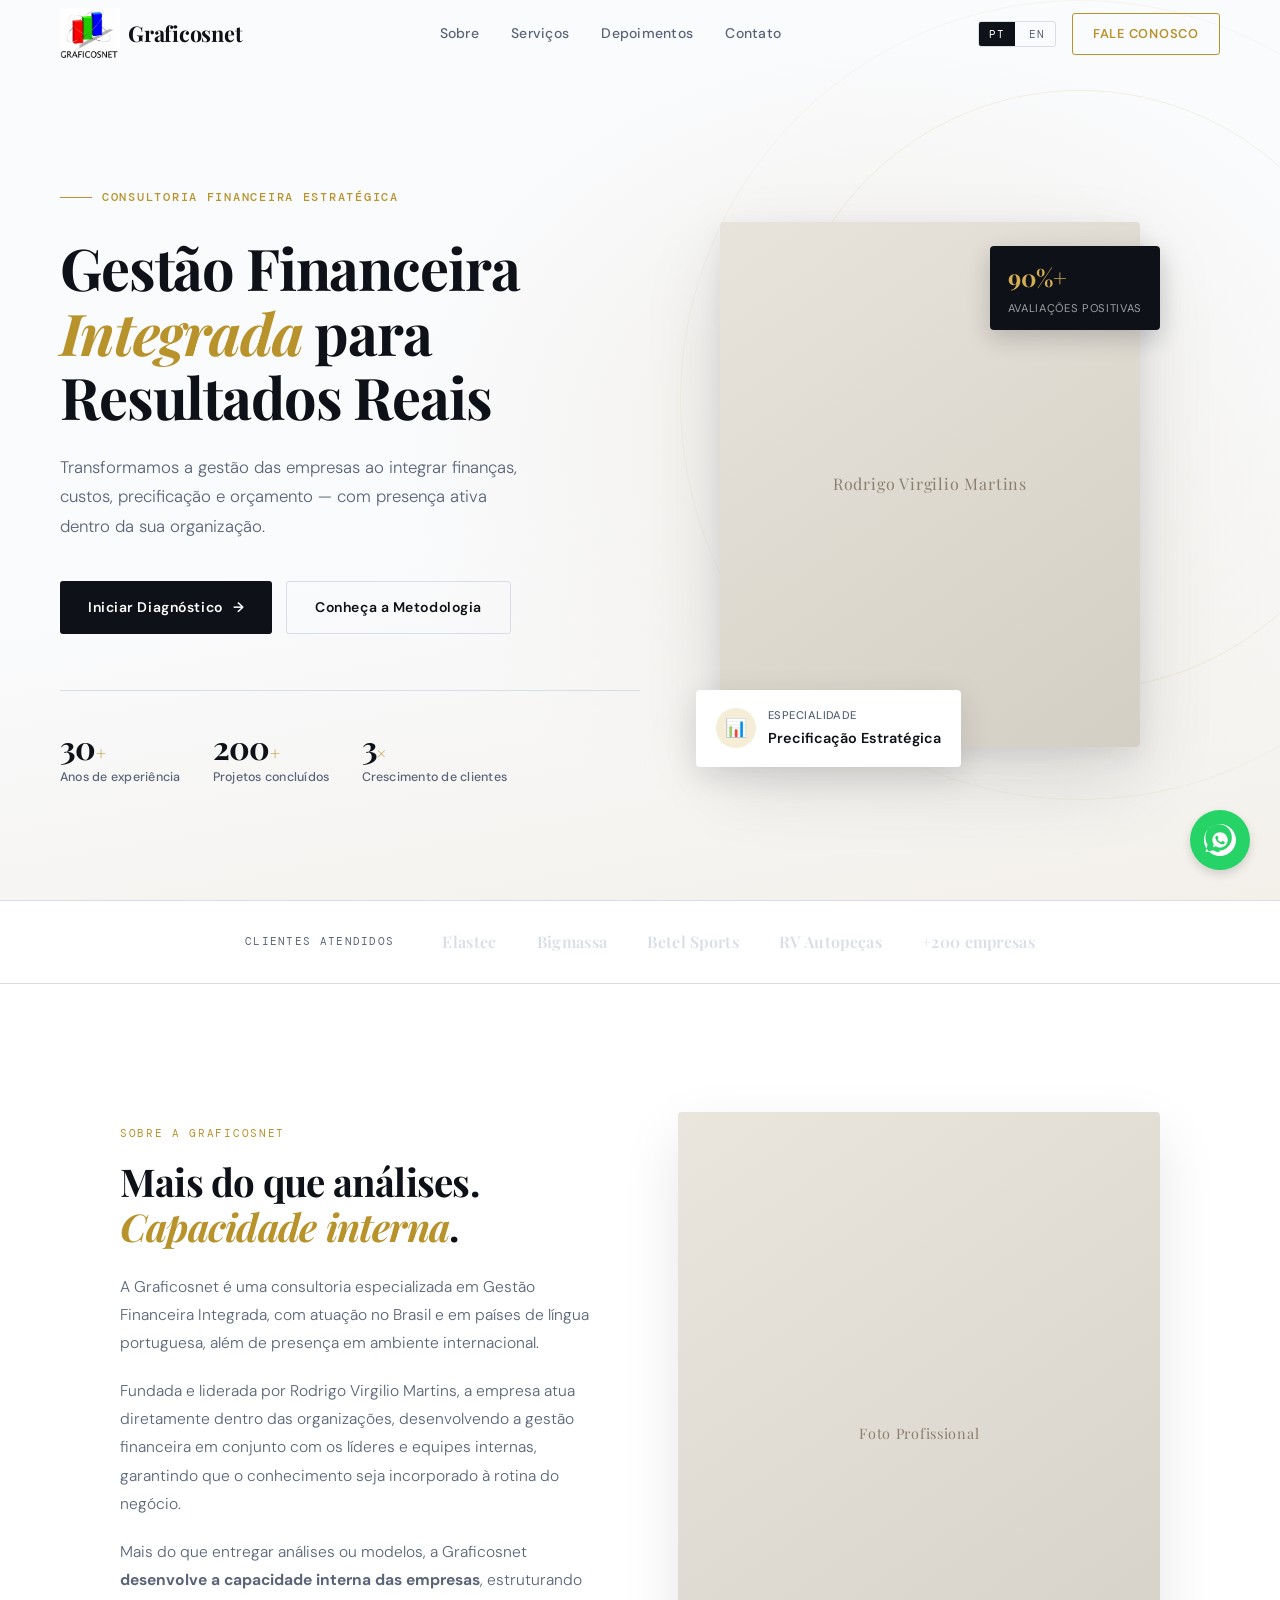
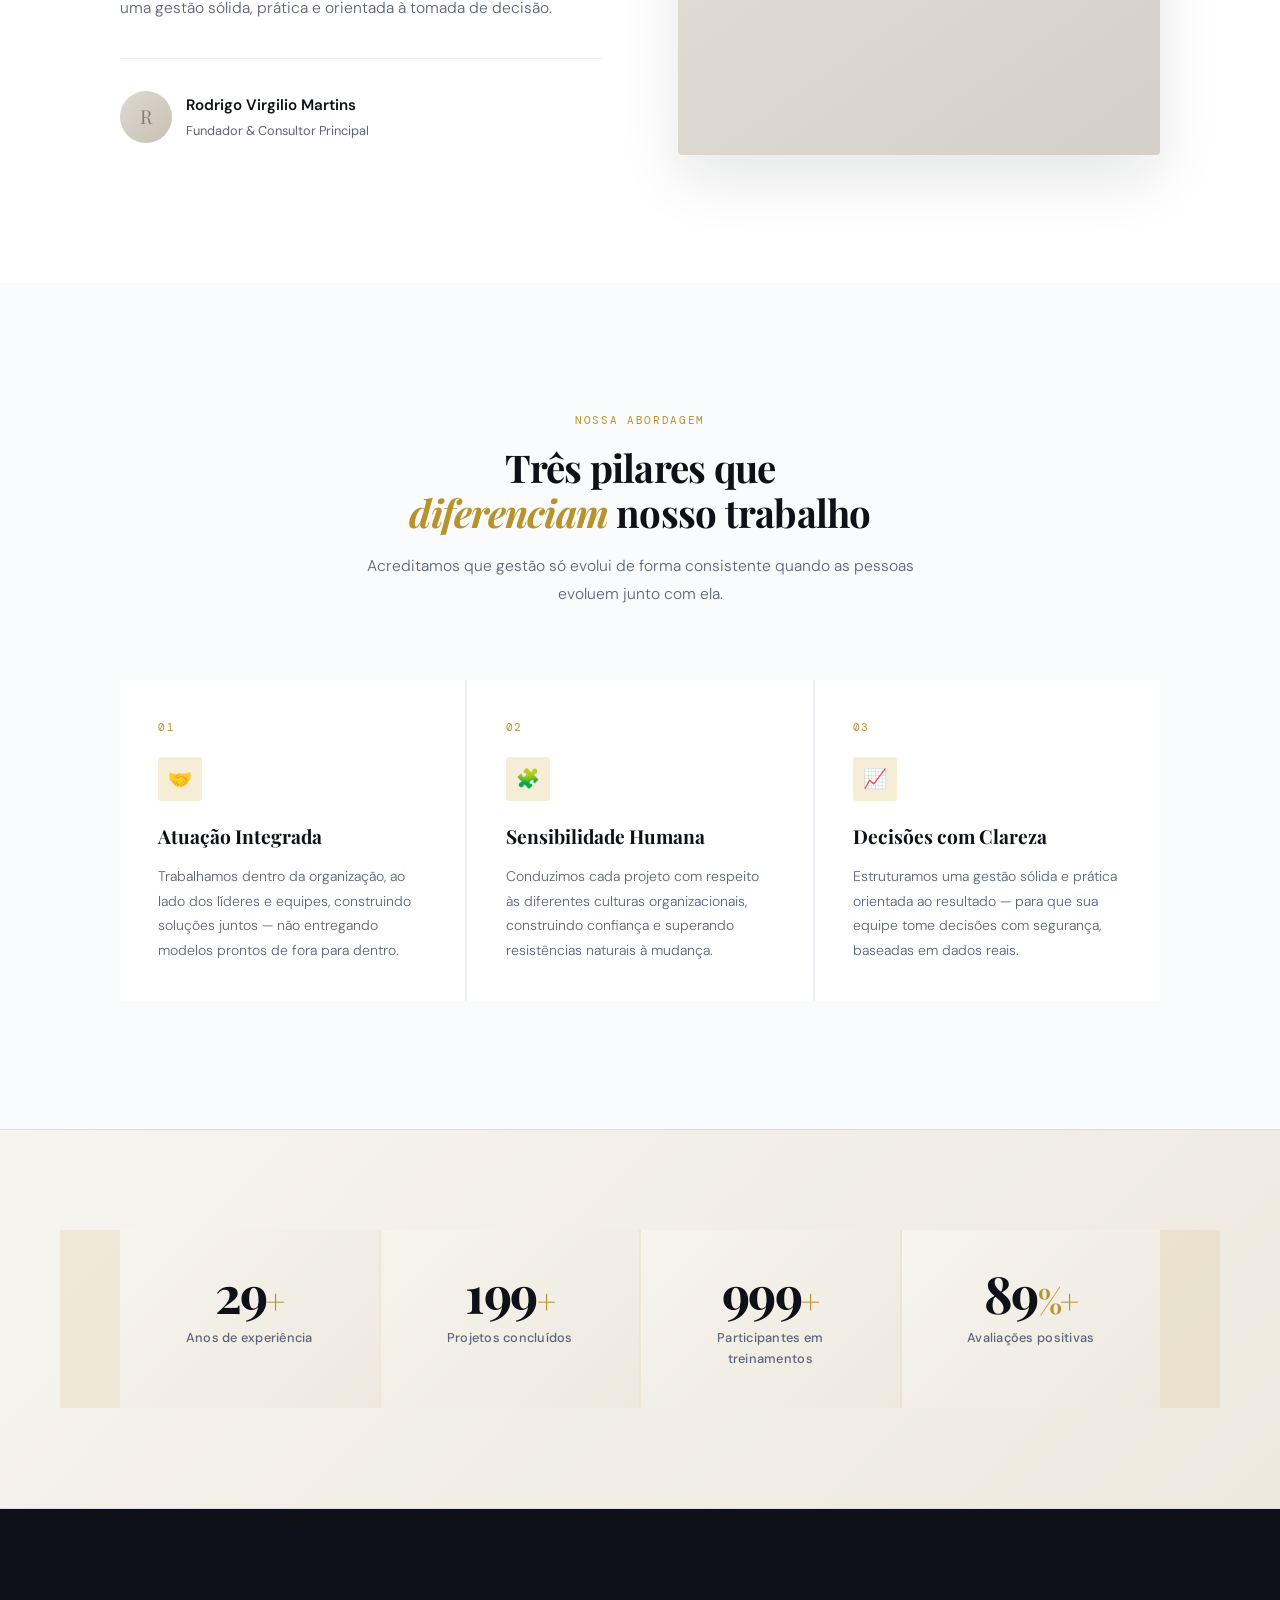
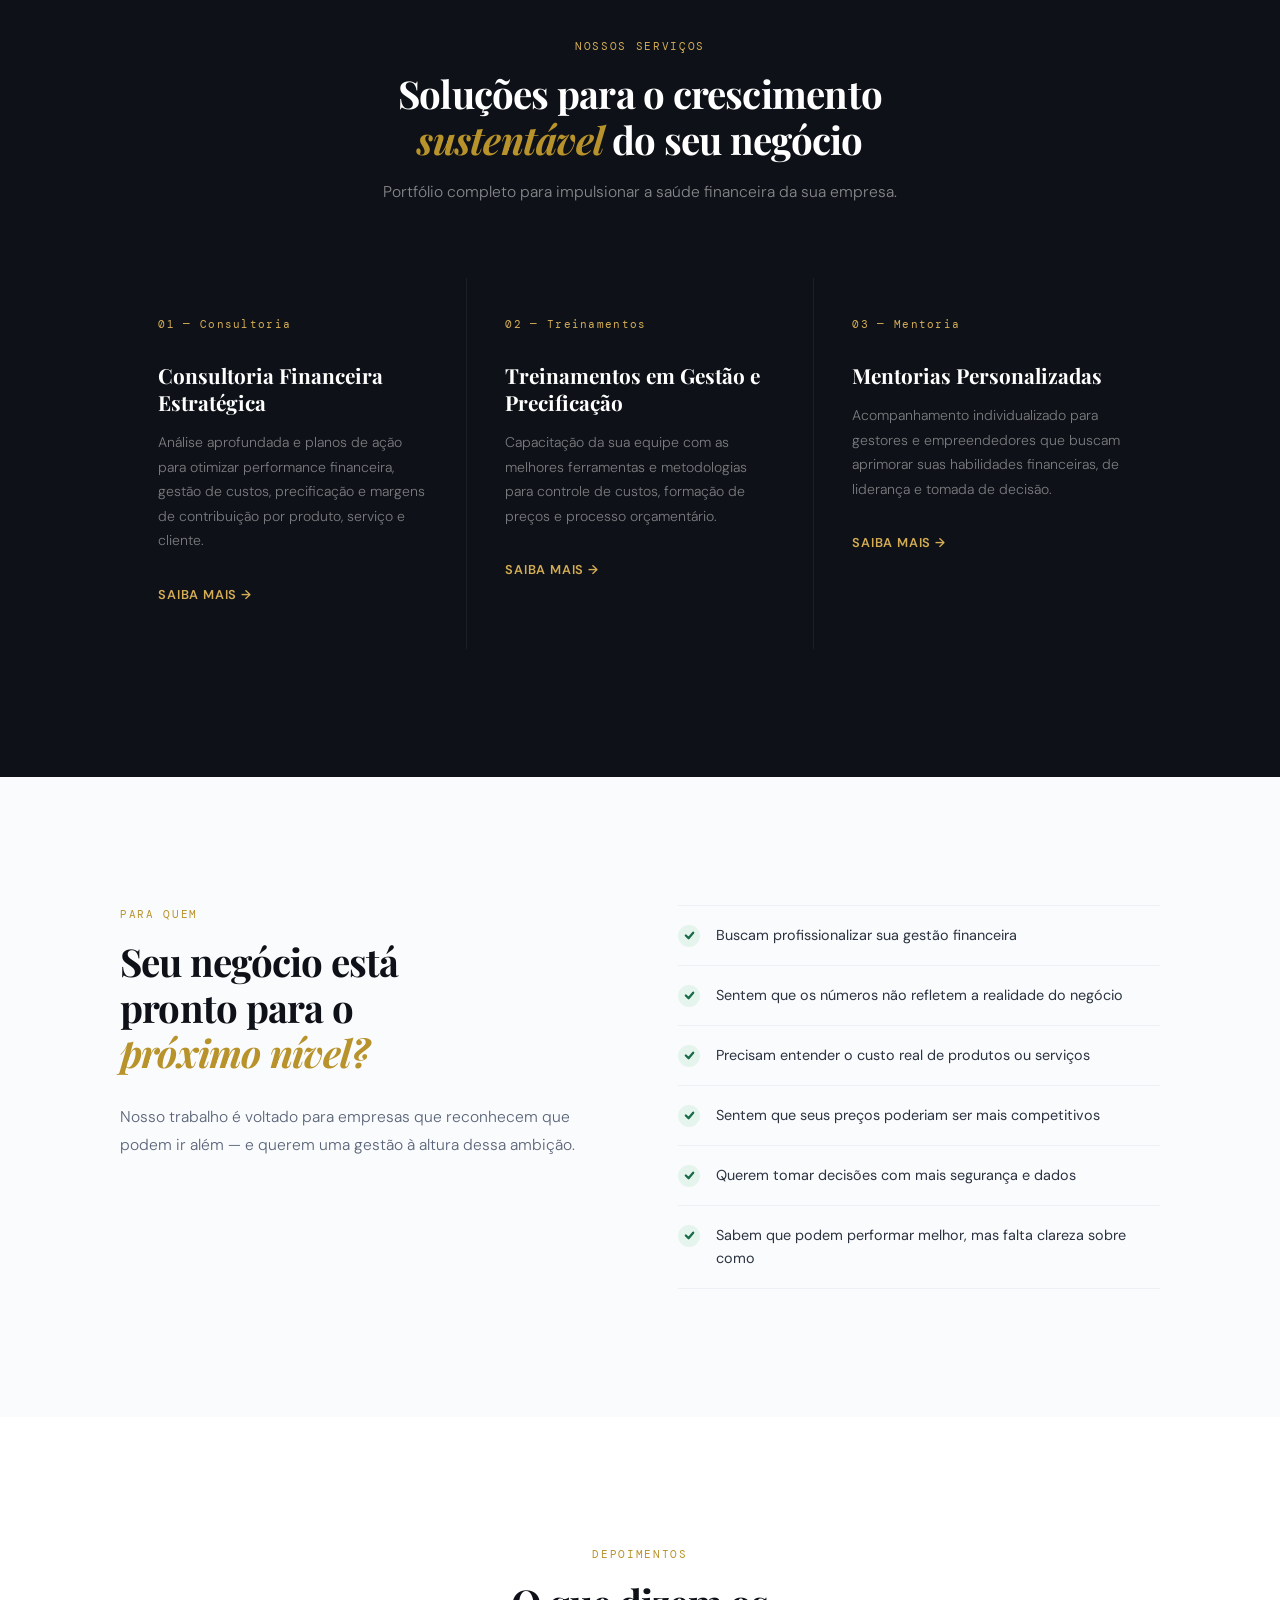
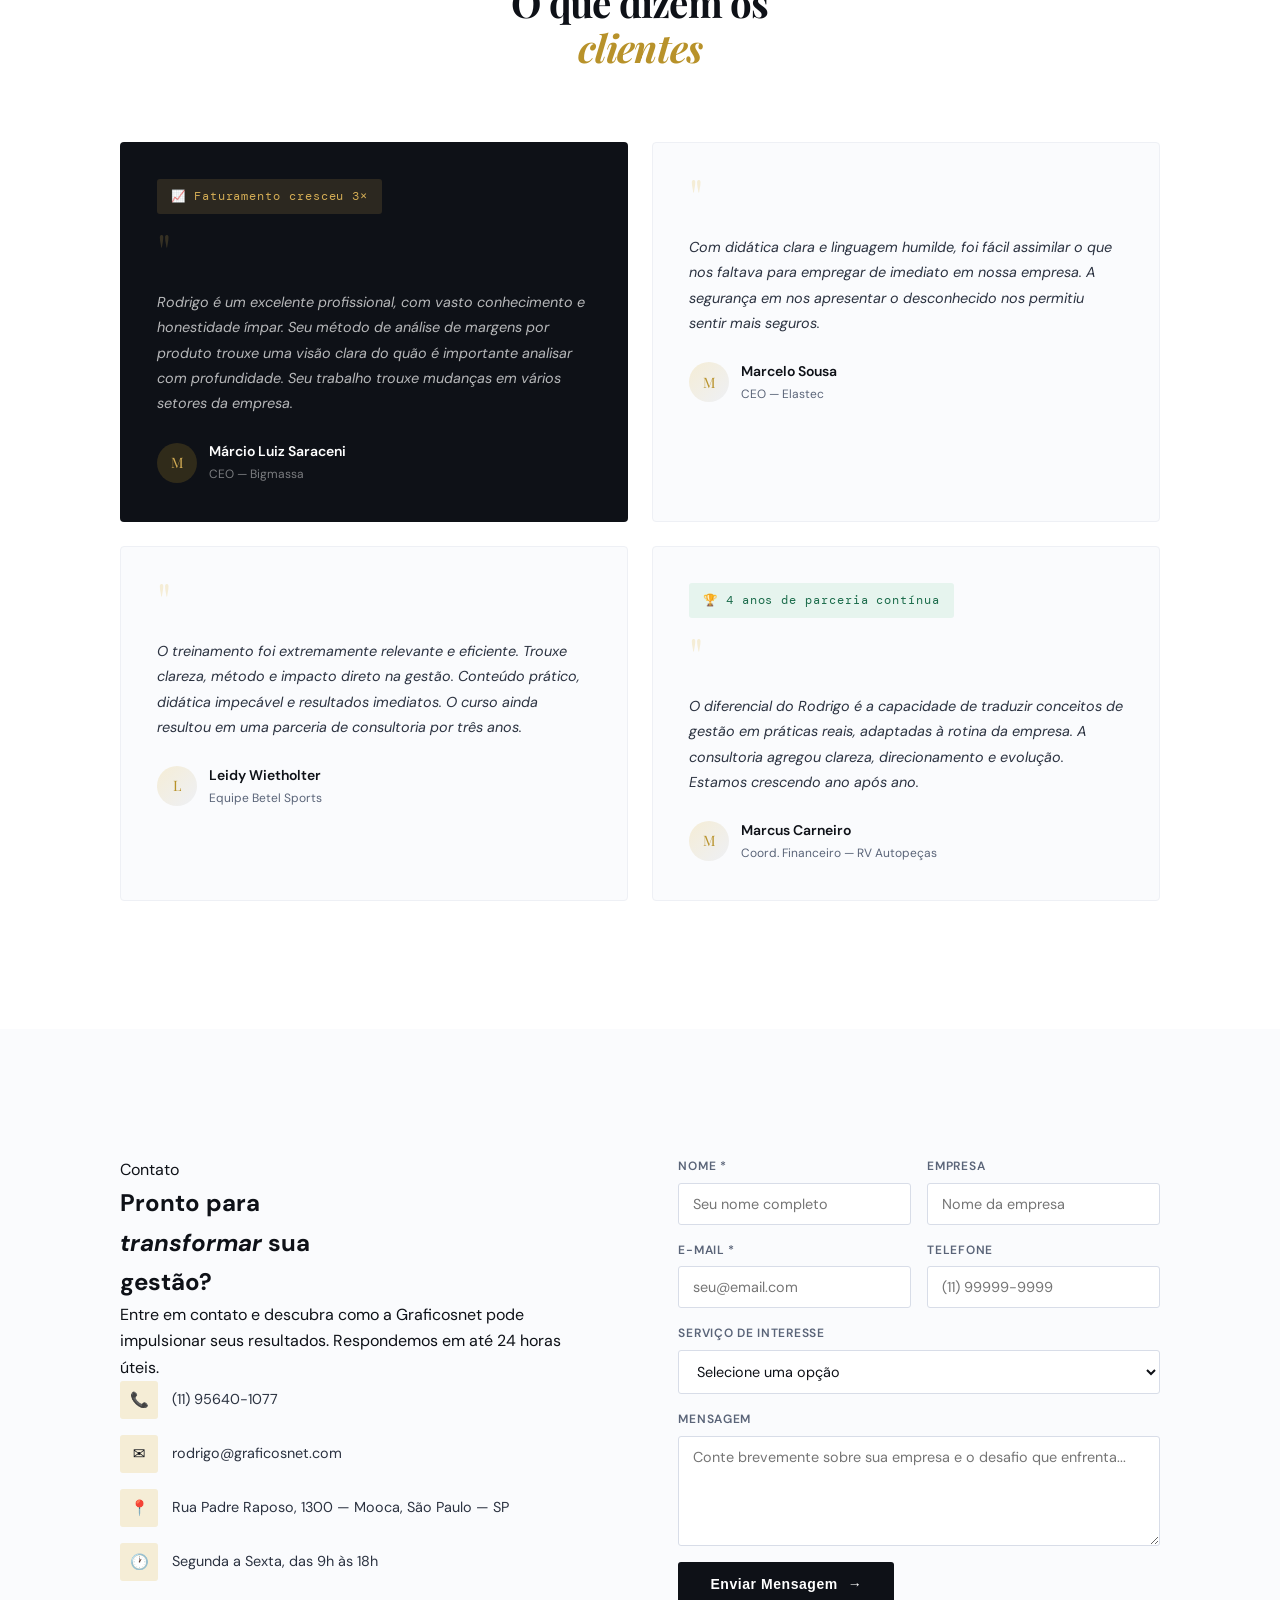
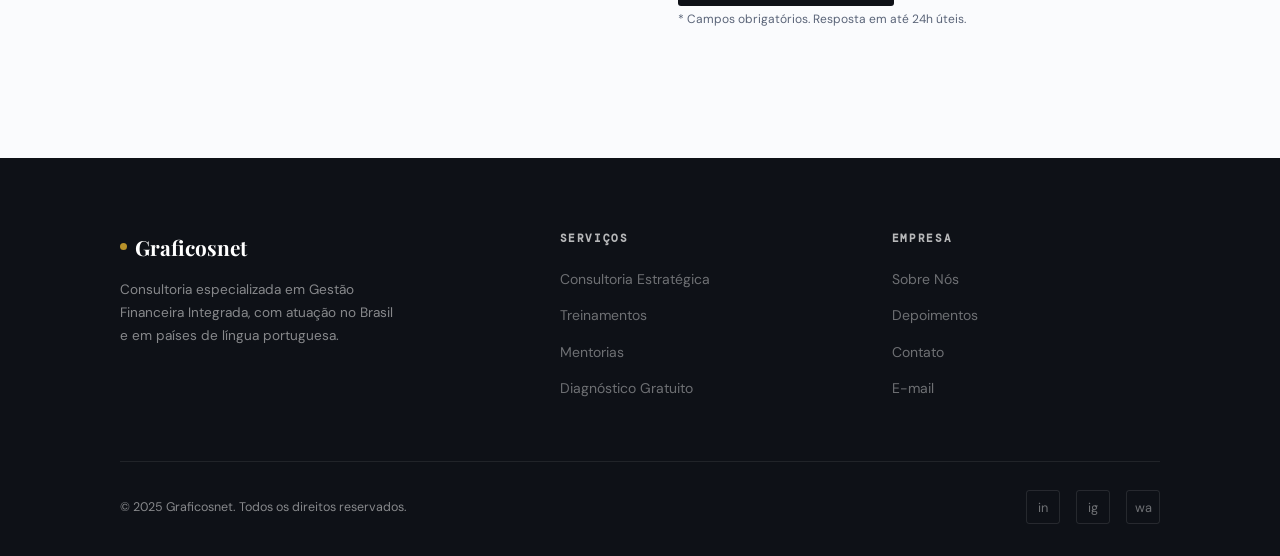
==== index.html @ 6ed4881f "feat: start 1.0.4" ====
<!doctype html>
<html lang="pt-BR">
  <head>
    <meta charset="UTF-8" />
    <meta name="viewport" content="width=device-width, initial-scale=1.0" />
    <title>Graficosnet — Gestão Financeira Integrada</title>
    <link rel="preconnect" href="https://fonts.googleapis.com" />
    <link
      href="https://fonts.googleapis.com/css2?family=Playfair+Display:ital,wght@0,400;0,600;0,700;1,400;1,600&family=DM+Sans:wght@300;400;500;600&family=DM+Mono:wght@400;500&display=swap"
      rel="stylesheet"
    />
    <style>
      /* ── TOKENS ── */
      :root {
        --ink: #0e1117;
        --ink2: #2b3240;
        --ink3: #5a6478;
        --rule: #d8dde8;
        --rule2: #eef0f5;
        --paper: #fafbfd;
        --white: #ffffff;
        --gold: #b8922a;
        --gold2: #d4ad55;
        --gold-lt: #f5edd6;
        --green: #1a6b4a;
        --green-lt: #e6f4ee;
        --ff-head: 'Playfair Display', Georgia, serif;
        --ff-body: 'DM Sans', system-ui, sans-serif;
        --ff-mono: 'DM Mono', monospace;
        --max: 1160px;
        --ease: cubic-bezier(0.22, 1, 0.36, 1);
      }

      /* ── RESET ── */
      *,
      *::before,
      *::after {
        box-sizing: border-box;
        margin: 0;
        padding: 0;
      }
      html {
        scroll-behavior: smooth;
        font-size: 16px;
      }
      body {
        font-family: var(--ff-body);
        background: var(--paper);
        color: var(--ink);
        line-height: 1.65;
        overflow-x: hidden;
        -webkit-font-smoothing: antialiased;
      }
      img {
        display: block;
        max-width: 100%;
      }
      a {
        color: inherit;
        text-decoration: none;
      }
      ul {
        list-style: none;
      }

      /* ── UTILS ── */
      .container {
        width: min(var(--max), 100%);
        margin-inline: auto;
        padding-inline: clamp(20px, 5vw, 60px);
      }
      .sr-only {
        position: absolute;
        width: 1px;
        height: 1px;
        clip: rect(0, 0, 0, 0);
        overflow: hidden;
      }

      /* ── FADE IN ON SCROLL ── */
      .reveal {
        opacity: 0;
        transform: translateY(28px);
        transition:
          opacity 0.7s var(--ease),
          transform 0.7s var(--ease);
      }
      .reveal.visible {
        opacity: 1;
        transform: none;
      }
      .reveal-left {
        opacity: 0;
        transform: translateX(-28px);
        transition:
          opacity 0.7s var(--ease),
          transform 0.7s var(--ease);
      }
      .reveal-left.visible {
        opacity: 1;
        transform: none;
      }
      .reveal-right {
        opacity: 0;
        transform: translateX(28px);
        transition:
          opacity 0.7s var(--ease),
          transform 0.7s var(--ease);
      }
      .reveal-right.visible {
        opacity: 1;
        transform: none;
      }
      [data-delay='1'] {
        transition-delay: 0.1s;
      }
      [data-delay='2'] {
        transition-delay: 0.2s;
      }
      [data-delay='3'] {
        transition-delay: 0.3s;
      }
      [data-delay='4'] {
        transition-delay: 0.4s;
      }
      [data-delay='5'] {
        transition-delay: 0.5s;
      }

      /* ══════════════════════════════════════════
   NAV
══════════════════════════════════════════ */
      .nav {
        position: fixed;
        top: 0;
        left: 0;
        right: 0;
        z-index: 100;
        padding: 0 clamp(20px, 5vw, 60px);
        height: 68px;
        display: flex;
        align-items: center;
        justify-content: space-between;
        transition:
          background 0.35s,
          box-shadow 0.35s;
      }
      .nav.scrolled {
        background: rgba(250, 251, 253, 0.96);
        backdrop-filter: blur(12px);
        box-shadow: 0 1px 0 var(--rule);
      }
      .nav-logo {
        font-family: var(--ff-head);
        font-size: 1.35rem;
        font-weight: 700;
        color: var(--ink);
        letter-spacing: -0.01em;
        display: flex;
        align-items: center;
        gap: 8px;
      }
      .nav-logo .dot {
        width: 8px;
        height: 8px;
        border-radius: 50%;
        background: var(--gold);
        margin-top: 2px;
      }
      .nav-links {
        display: flex;
        align-items: center;
        gap: 32px;
      }
      .nav-links a {
        font-size: 0.875rem;
        font-weight: 500;
        color: var(--ink3);
        letter-spacing: 0.02em;
        transition: color 0.2s;
      }
      .nav-links a:hover {
        color: var(--ink);
      }
      .nav-cta {
        font-size: 0.8rem;
        font-weight: 600;
        letter-spacing: 0.06em;
        text-transform: uppercase;
        padding: 9px 20px;
        border: 1.5px solid var(--gold);
        color: var(--gold);
        border-radius: 3px;
        transition:
          background 0.2s,
          color 0.2s;
      }
      .nav-cta:hover {
        background: var(--gold);
        color: var(--white);
      }
      .hamburger {
        display: none;
        flex-direction: column;
        gap: 5px;
        cursor: pointer;
        padding: 4px;
      }
      .hamburger span {
        display: block;
        width: 22px;
        height: 1.5px;
        background: var(--ink);
        transition: 0.3s;
      }
      .mobile-menu {
        display: none;
      }

      /* ══════════════════════════════════════════
   HERO
══════════════════════════════════════════ */
      .hero {
        min-height: 100svh;
        display: grid;
        grid-template-columns: 1fr 1fr;
        align-items: center;
        padding-top: 68px;
        position: relative;
        overflow: hidden;
      }
      .hero-bg {
        position: absolute;
        inset: 0;
        z-index: 0;
        background:
          radial-gradient(
            ellipse 60% 70% at 70% 50%,
            #f0ede6 0%,
            transparent 65%
          ),
          linear-gradient(170deg, #fafbfd 55%, #f3f0ea 100%);
      }
      .hero-lines {
        position: absolute;
        inset: 0;
        z-index: 0;
        overflow: hidden;
        pointer-events: none;
      }
      .hero-lines::before {
        content: '';
        position: absolute;
        right: -100px;
        top: 10%;
        width: 600px;
        height: 600px;
        border-radius: 50%;
        border: 1px solid rgba(184, 146, 42, 0.12);
      }
      .hero-lines::after {
        content: '';
        position: absolute;
        right: -200px;
        top: 0%;
        width: 800px;
        height: 800px;
        border-radius: 50%;
        border: 1px solid rgba(184, 146, 42, 0.07);
      }
      .hero-left {
        position: relative;
        z-index: 1;
        padding: 80px 0 80px clamp(20px, 5vw, 60px);
      }
      .hero-eyebrow {
        display: inline-flex;
        align-items: center;
        gap: 10px;
        font-family: var(--ff-mono);
        font-size: 0.72rem;
        font-weight: 500;
        letter-spacing: 0.15em;
        text-transform: uppercase;
        color: var(--gold);
        margin-bottom: 28px;
      }
      .hero-eyebrow::before {
        content: '';
        width: 32px;
        height: 1px;
        background: var(--gold);
      }
      .hero h1 {
        font-family: var(--ff-head);
        font-size: clamp(2.4rem, 4.5vw, 3.8rem);
        font-weight: 700;
        line-height: 1.12;
        letter-spacing: -0.02em;
        color: var(--ink);
        margin-bottom: 24px;
      }
      .hero h1 em {
        font-style: italic;
        color: var(--gold);
      }
      .hero-sub {
        font-size: 1.05rem;
        font-weight: 300;
        color: var(--ink3);
        max-width: 480px;
        line-height: 1.75;
        margin-bottom: 40px;
      }
      .hero-actions {
        display: flex;
        gap: 14px;
        flex-wrap: wrap;
      }
      .btn-primary {
        display: inline-flex;
        align-items: center;
        gap: 10px;
        font-size: 0.875rem;
        font-weight: 600;
        letter-spacing: 0.04em;
        padding: 14px 28px;
        background: var(--ink);
        color: var(--white);
        border-radius: 3px;
        transition:
          background 0.2s,
          transform 0.2s;
      }
      .btn-primary:hover {
        background: var(--ink2);
        transform: translateY(-1px);
      }
      .btn-primary .arrow {
        transition: transform 0.2s;
      }
      .btn-primary:hover .arrow {
        transform: translateX(4px);
      }
      .btn-outline {
        display: inline-flex;
        align-items: center;
        gap: 10px;
        font-size: 0.875rem;
        font-weight: 600;
        letter-spacing: 0.04em;
        padding: 14px 28px;
        border: 1.5px solid var(--rule);
        color: var(--ink);
        border-radius: 3px;
        transition:
          border-color 0.2s,
          background 0.2s;
      }
      .btn-outline:hover {
        border-color: var(--ink3);
        background: var(--white);
      }
      .hero-stats {
        display: flex;
        gap: 32px;
        margin-top: 56px;
        padding-top: 40px;
        border-top: 1px solid var(--rule);
      }
      .stat-item .num {
        font-family: var(--ff-head);
        font-size: 2rem;
        font-weight: 700;
        color: var(--ink);
        letter-spacing: -0.02em;
        line-height: 1;
      }
      .stat-item .num span {
        font-size: 1.1rem;
        color: var(--gold);
      }
      .stat-item .lbl {
        font-size: 0.78rem;
        color: var(--ink3);
        margin-top: 4px;
        font-weight: 500;
        letter-spacing: 0.02em;
      }
      .hero-right {
        position: relative;
        z-index: 1;
        height: 100%;
        display: flex;
        align-items: center;
        justify-content: center;
        padding: 80px clamp(20px, 5vw, 60px) 80px 0;
      }
      .hero-card-wrap {
        position: relative;
        width: 100%;
        max-width: 420px;
      }
      .hero-img-card {
        width: 100%;
        aspect-ratio: 4/5;
        border-radius: 4px;
        overflow: hidden;
        box-shadow:
          0 32px 80px rgba(14, 17, 23, 0.12),
          0 8px 24px rgba(14, 17, 23, 0.07);
      }
      .hero-img-card img {
        width: 100%;
        height: 100%;
        object-fit: cover;
      }
      .hero-img-card .img-placeholder {
        width: 100%;
        height: 100%;
        background: linear-gradient(145deg, #e8e4dc, #d4cfc4);
        display: flex;
        align-items: center;
        justify-content: center;
        font-family: var(--ff-head);
        font-size: 1rem;
        color: #8a7f6e;
        letter-spacing: 0.05em;
      }
      .hero-badge {
        position: absolute;
        bottom: -20px;
        left: -24px;
        background: var(--white);
        border-radius: 4px;
        padding: 16px 20px;
        box-shadow: 0 8px 32px rgba(14, 17, 23, 0.12);
        display: flex;
        align-items: center;
        gap: 12px;
      }
      .hero-badge .b-icon {
        width: 40px;
        height: 40px;
        border-radius: 50%;
        background: var(--gold-lt);
        display: flex;
        align-items: center;
        justify-content: center;
        font-size: 1.1rem;
        flex-shrink: 0;
      }
      .hero-badge .b-text .b-top {
        font-size: 0.7rem;
        color: var(--ink3);
        font-weight: 500;
        letter-spacing: 0.04em;
        text-transform: uppercase;
      }
      .hero-badge .b-text .b-bot {
        font-size: 0.9rem;
        font-weight: 600;
        color: var(--ink);
        margin-top: 2px;
      }
      .hero-badge2 {
        position: absolute;
        top: 24px;
        right: -20px;
        background: var(--ink);
        color: var(--white);
        border-radius: 4px;
        padding: 12px 18px;
        box-shadow: 0 8px 24px rgba(14, 17, 23, 0.2);
      }
      .hero-badge2 .b2-num {
        font-family: var(--ff-head);
        font-size: 1.5rem;
        font-weight: 700;
        color: var(--gold2);
      }
      .hero-badge2 .b2-lbl {
        font-size: 0.7rem;
        color: rgba(255, 255, 255, 0.6);
        letter-spacing: 0.06em;
        text-transform: uppercase;
        margin-top: 2px;
      }

      /* ══════════════════════════════════════════
   LOGOS / TRUST BAR
══════════════════════════════════════════ */
      .trust-bar {
        border-top: 1px solid var(--rule);
        border-bottom: 1px solid var(--rule);
        padding: 28px 0;
        background: var(--white);
      }
      .trust-bar .container {
        display: flex;
        align-items: center;
        gap: 48px;
        flex-wrap: wrap;
        justify-content: center;
      }
      .trust-label {
        font-family: var(--ff-mono);
        font-size: 0.68rem;
        letter-spacing: 0.12em;
        text-transform: uppercase;
        color: var(--ink3);
        white-space: nowrap;
      }
      .trust-items {
        display: flex;
        gap: 40px;
        align-items: center;
        flex-wrap: wrap;
        justify-content: center;
      }
      .trust-item {
        font-family: var(--ff-head);
        font-size: 1rem;
        font-weight: 600;
        color: var(--rule);
        letter-spacing: 0.02em;
        transition: color 0.3s;
      }
      .trust-item:hover {
        color: var(--ink3);
      }

      /* ══════════════════════════════════════════
   SOBRE
══════════════════════════════════════════ */
      .sobre {
        padding: clamp(80px, 10vw, 130px) 0;
        background: var(--white);
      }
      .sobre .container {
        display: grid;
        grid-template-columns: 1fr 1fr;
        gap: clamp(48px, 6vw, 100px);
        align-items: center;
      }
      .sobre-label {
        font-family: var(--ff-mono);
        font-size: 0.7rem;
        letter-spacing: 0.15em;
        text-transform: uppercase;
        color: var(--gold);
        margin-bottom: 16px;
      }
      .sobre h2 {
        font-family: var(--ff-head);
        font-size: clamp(1.9rem, 3vw, 2.8rem);
        font-weight: 700;
        line-height: 1.18;
        letter-spacing: -0.02em;
        color: var(--ink);
        margin-bottom: 24px;
      }
      .sobre h2 em {
        font-style: italic;
        color: var(--gold);
      }
      .sobre-text {
        font-size: 0.975rem;
        font-weight: 300;
        color: var(--ink3);
        line-height: 1.8;
        margin-bottom: 20px;
      }
      .sobre-sign {
        display: flex;
        align-items: center;
        gap: 14px;
        margin-top: 36px;
        padding-top: 32px;
        border-top: 1px solid var(--rule2);
      }
      .sobre-avatar {
        width: 52px;
        height: 52px;
        border-radius: 50%;
        overflow: hidden;
        flex-shrink: 0;
        background: linear-gradient(135deg, #ddd9d0, #c8c2b5);
      }
      .sobre-avatar-txt {
        width: 100%;
        height: 100%;
        display: flex;
        align-items: center;
        justify-content: center;
        font-family: var(--ff-head);
        font-size: 1.2rem;
        color: #8a7f6e;
      }
      .sobre-who .name {
        font-weight: 600;
        font-size: 0.95rem;
        color: var(--ink);
      }
      .sobre-who .role {
        font-size: 0.8rem;
        color: var(--ink3);
        margin-top: 2px;
      }
      .sobre-right {
        position: relative;
      }
      .sobre-img {
        width: 100%;
        aspect-ratio: 3/4;
        border-radius: 4px;
        overflow: hidden;
        box-shadow: 0 24px 60px rgba(14, 17, 23, 0.1);
      }
      .sobre-img .img-ph {
        width: 100%;
        height: 100%;
        background: linear-gradient(145deg, #eae6dd, #d5d0c7);
        display: flex;
        align-items: center;
        justify-content: center;
        font-family: var(--ff-head);
        font-size: 0.9rem;
        color: #8a7f6e;
        letter-spacing: 0.05em;
      }
      .sobre-accent {
        position: absolute;
        top: -20px;
        right: -20px;
        width: 120px;
        height: 120px;
        border: 1px solid var(--gold);
        border-radius: 4px;
        z-index: -1;
        opacity: 0.4;
      }

      /* ══════════════════════════════════════════
   PILARES / ABORDAGEM
══════════════════════════════════════════ */
      .pilares {
        padding: clamp(80px, 10vw, 130px) 0;
        background: var(--paper);
      }
      .section-head {
        text-align: center;
        margin-bottom: clamp(48px, 6vw, 72px);
      }
      .section-label {
        font-family: var(--ff-mono);
        font-size: 0.7rem;
        letter-spacing: 0.15em;
        text-transform: uppercase;
        color: var(--gold);
        margin-bottom: 16px;
      }
      .section-head h2 {
        font-family: var(--ff-head);
        font-size: clamp(1.9rem, 3vw, 2.8rem);
        font-weight: 700;
        line-height: 1.18;
        letter-spacing: -0.02em;
        color: var(--ink);
      }
      .section-head h2 em {
        font-style: italic;
        color: var(--gold);
      }
      .section-head p {
        max-width: 560px;
        margin: 16px auto 0;
        font-size: 0.975rem;
        font-weight: 300;
        color: var(--ink3);
        line-height: 1.8;
      }
      .pilares-grid {
        display: grid;
        grid-template-columns: repeat(3, 1fr);
        gap: 2px;
        background: var(--rule2);
      }
      .pilar-card {
        background: var(--white);
        padding: clamp(28px, 3vw, 44px);
        transition: background 0.25s;
      }
      .pilar-card:hover {
        background: #fdfcf8;
      }
      .pilar-num {
        font-family: var(--ff-mono);
        font-size: 0.7rem;
        letter-spacing: 0.12em;
        color: var(--gold);
        margin-bottom: 20px;
      }
      .pilar-icon {
        width: 44px;
        height: 44px;
        border-radius: 3px;
        background: var(--gold-lt);
        display: flex;
        align-items: center;
        justify-content: center;
        font-size: 1.2rem;
        margin-bottom: 20px;
      }
      .pilar-card h3 {
        font-family: var(--ff-head);
        font-size: 1.2rem;
        font-weight: 700;
        color: var(--ink);
        margin-bottom: 12px;
      }
      .pilar-card p {
        font-size: 0.875rem;
        font-weight: 300;
        color: var(--ink3);
        line-height: 1.75;
      }

      /* ══════════════════════════════════════════
   SERVIÇOS
══════════════════════════════════════════ */
      .servicos {
        padding: clamp(80px, 10vw, 130px) 0;
        background: var(--ink);
      }
      .servicos .section-head h2 {
        color: var(--white);
      }
      .servicos .section-label {
        color: var(--gold2);
      }
      .servicos .section-head p {
        color: rgba(255, 255, 255, 0.5);
      }
      .servicos-grid {
        display: grid;
        grid-template-columns: repeat(3, 1fr);
        gap: 1px;
        background: rgba(255, 255, 255, 0.06);
      }
      .servico-card {
        background: var(--ink);
        padding: clamp(32px, 3vw, 48px);
        border-bottom: 3px solid transparent;
        transition:
          border-color 0.25s,
          background 0.25s;
      }
      .servico-card:hover {
        border-bottom-color: var(--gold);
        background: #141923;
      }
      .servico-num {
        font-family: var(--ff-mono);
        font-size: 0.68rem;
        letter-spacing: 0.12em;
        color: var(--gold2);
        margin-bottom: 28px;
      }
      .servico-card h3 {
        font-family: var(--ff-head);
        font-size: 1.3rem;
        font-weight: 700;
        color: var(--white);
        margin-bottom: 14px;
        line-height: 1.3;
      }
      .servico-card p {
        font-size: 0.875rem;
        color: rgba(255, 255, 255, 0.45);
        line-height: 1.75;
        margin-bottom: 28px;
        font-weight: 300;
      }
      .servico-link {
        display: inline-flex;
        align-items: center;
        gap: 8px;
        font-size: 0.8rem;
        font-weight: 600;
        letter-spacing: 0.06em;
        text-transform: uppercase;
        color: var(--gold2);
        transition: gap 0.2s;
      }
      .servico-link:hover {
        gap: 14px;
      }

      /* ══════════════════════════════════════════
   PARA QUEM
══════════════════════════════════════════ */
      .para-quem {
        padding: clamp(80px, 10vw, 130px) 0;
        background: var(--paper);
      }
      .para-quem .container {
        display: grid;
        grid-template-columns: 1fr 1fr;
        gap: clamp(48px, 6vw, 100px);
        align-items: start;
      }
      .pq-left .pq-label {
        font-family: var(--ff-mono);
        font-size: 0.7rem;
        letter-spacing: 0.15em;
        text-transform: uppercase;
        color: var(--gold);
        margin-bottom: 16px;
      }
      .pq-left h2 {
        font-family: var(--ff-head);
        font-size: clamp(1.9rem, 3vw, 2.8rem);
        font-weight: 700;
        line-height: 1.18;
        letter-spacing: -0.02em;
        color: var(--ink);
        margin-bottom: 28px;
      }
      .pq-left h2 em {
        font-style: italic;
        color: var(--gold);
      }
      .pq-left p {
        font-size: 0.975rem;
        font-weight: 300;
        color: var(--ink3);
        line-height: 1.8;
      }
      .pq-list {
        display: flex;
        flex-direction: column;
        gap: 0;
      }
      .pq-item {
        display: flex;
        align-items: flex-start;
        gap: 16px;
        padding: 18px 0;
        border-bottom: 1px solid var(--rule2);
      }
      .pq-item:first-child {
        border-top: 1px solid var(--rule2);
      }
      .pq-check {
        width: 22px;
        height: 22px;
        border-radius: 50%;
        background: var(--green-lt);
        display: flex;
        align-items: center;
        justify-content: center;
        flex-shrink: 0;
        margin-top: 1px;
      }
      .pq-check svg {
        width: 11px;
        height: 11px;
        stroke: var(--green);
        fill: none;
        stroke-width: 2.5;
        stroke-linecap: round;
        stroke-linejoin: round;
      }
      .pq-item p {
        font-size: 0.9rem;
        color: var(--ink2);
        line-height: 1.6;
        font-weight: 400;
      }

      /* ══════════════════════════════════════════
   DEPOIMENTOS
══════════════════════════════════════════ */
      .depoimentos {
        padding: clamp(80px, 10vw, 130px) 0;
        background: var(--white);
      }
      .dep-grid {
        display: grid;
        grid-template-columns: repeat(2, 1fr);
        gap: 24px;
        margin-top: clamp(48px, 6vw, 72px);
      }
      .dep-card {
        background: var(--paper);
        border: 1px solid var(--rule2);
        border-radius: 4px;
        padding: 36px;
        position: relative;
        transition:
          box-shadow 0.25s,
          transform 0.25s;
      }
      .dep-card:hover {
        box-shadow: 0 12px 40px rgba(14, 17, 23, 0.07);
        transform: translateY(-3px);
      }
      .dep-quote {
        font-size: 3rem;
        font-family: var(--ff-head);
        color: var(--gold-lt);
        line-height: 1;
        margin-bottom: 16px;
        margin-top: -8px;
      }
      .dep-text {
        font-size: 0.9rem;
        color: var(--ink2);
        line-height: 1.75;
        font-weight: 400;
        font-style: italic;
        margin-bottom: 24px;
      }
      .dep-author {
        display: flex;
        align-items: center;
        gap: 12px;
      }
      .dep-avatar {
        width: 40px;
        height: 40px;
        border-radius: 50%;
        background: linear-gradient(135deg, var(--gold-lt), var(--rule2));
        display: flex;
        align-items: center;
        justify-content: center;
        font-family: var(--ff-head);
        font-size: 0.9rem;
        color: var(--gold);
        flex-shrink: 0;
      }
      .dep-name {
        font-weight: 600;
        font-size: 0.875rem;
        color: var(--ink);
      }
      .dep-role {
        font-size: 0.75rem;
        color: var(--ink3);
        margin-top: 2px;
      }
      .dep-card.featured {
        background: var(--ink);
        border-color: transparent;
        grid-column: span 1;
      }
      .dep-card.featured .dep-quote {
        color: rgba(212, 173, 85, 0.2);
      }
      .dep-card.featured .dep-text {
        color: rgba(255, 255, 255, 0.7);
      }
      .dep-card.featured .dep-name {
        color: var(--white);
      }
      .dep-card.featured .dep-role {
        color: rgba(255, 255, 255, 0.45);
      }
      .dep-result {
        display: inline-flex;
        align-items: center;
        gap: 8px;
        background: rgba(212, 173, 85, 0.15);
        border-radius: 3px;
        padding: 8px 14px;
        font-family: var(--ff-mono);
        font-size: 0.72rem;
        letter-spacing: 0.08em;
        color: var(--gold2);
        margin-bottom: 20px;
      }

      /* ══════════════════════════════════════════
   NÚMEROS
══════════════════════════════════════════ */
      .numeros {
        padding: clamp(60px, 8vw, 100px) 0;
        background: linear-gradient(135deg, #f7f4ee, #ede9df);
        border-top: 1px solid var(--rule);
        border-bottom: 1px solid var(--rule);
      }
      .numeros .container {
        display: grid;
        grid-template-columns: repeat(4, 1fr);
        gap: 2px;
        background: rgba(184, 146, 42, 0.1);
      }
      .numero-cell {
        background: linear-gradient(135deg, #f7f4ee, #ede9df);
        padding: clamp(28px, 3vw, 44px);
        text-align: center;
      }
      .numero-cell .big {
        font-family: var(--ff-head);
        font-size: clamp(2.4rem, 4vw, 3.5rem);
        font-weight: 700;
        color: var(--ink);
        letter-spacing: -0.03em;
        line-height: 1;
      }
      .numero-cell .big span {
        color: var(--gold);
        font-size: 0.65em;
      }
      .numero-cell .small {
        font-size: 0.8rem;
        color: var(--ink3);
        margin-top: 8px;
        font-weight: 500;
        letter-spacing: 0.02em;
      }

      /* ══════════════════════════════════════════
   CONTATO
══════════════════════════════════════════ */
      .contato {
        padding: clamp(80px, 10vw, 130px) 0;
        background: var(--paper);
      }
      .contato .container {
        display: grid;
        grid-template-columns: 1fr 1fr;
        gap: clamp(48px, 6vw, 100px);
      }
      .contato-left .c-label {
        font-family: var(--ff-mono);
        font-size: 0.7rem;
        letter-spacing: 0.15em;
        text-transform: uppercase;
        color: var(--gold);
        margin-bottom: 16px;
      }
      .contato-left h2 {
        font-family: var(--ff-head);
        font-size: clamp(1.9rem, 3vw, 2.8rem);
        font-weight: 700;
        line-height: 1.18;
        letter-spacing: -0.02em;
        color: var(--ink);
        margin-bottom: 20px;
      }
      .contato-left h2 em {
        font-style: italic;
        color: var(--gold);
      }
      .contato-left p {
        font-size: 0.975rem;
        font-weight: 300;
        color: var(--ink3);
        line-height: 1.8;
        margin-bottom: 36px;
      }
      .contato-info {
        display: flex;
        flex-direction: column;
        gap: 16px;
      }
      .ci-row {
        display: flex;
        align-items: center;
        gap: 14px;
      }
      .ci-icon {
        width: 38px;
        height: 38px;
        border-radius: 3px;
        background: var(--gold-lt);
        display: flex;
        align-items: center;
        justify-content: center;
        font-size: 0.95rem;
        flex-shrink: 0;
      }
      .ci-text {
        font-size: 0.9rem;
        color: var(--ink2);
        font-weight: 400;
      }
      .ci-text a {
        color: var(--ink2);
        transition: color 0.2s;
      }
      .ci-text a:hover {
        color: var(--gold);
      }
      .contato-form {
        display: flex;
        flex-direction: column;
        gap: 16px;
      }
      .form-row {
        display: grid;
        grid-template-columns: 1fr 1fr;
        gap: 16px;
      }
      .form-group {
        display: flex;
        flex-direction: column;
        gap: 6px;
      }
      .form-group label {
        font-size: 0.75rem;
        font-weight: 600;
        letter-spacing: 0.06em;
        text-transform: uppercase;
        color: var(--ink3);
      }
      .form-group input,
      .form-group textarea,
      .form-group select {
        font-family: var(--ff-body);
        font-size: 0.9rem;
        color: var(--ink);
        background: var(--white);
        border: 1.5px solid var(--rule);
        border-radius: 3px;
        padding: 11px 14px;
        outline: none;
        transition: border-color 0.2s;
      }
      .form-group input:focus,
      .form-group textarea:focus,
      .form-group select:focus {
        border-color: var(--gold);
      }
      .form-group textarea {
        resize: vertical;
        min-height: 110px;
      }
      .form-submit {
        display: inline-flex;
        align-items: center;
        justify-content: center;
        gap: 10px;
        font-size: 0.875rem;
        font-weight: 600;
        letter-spacing: 0.04em;
        padding: 14px 32px;
        background: var(--ink);
        color: var(--white);
        border: none;
        border-radius: 3px;
        cursor: pointer;
        transition:
          background 0.2s,
          transform 0.2s;
      }
      .form-submit:hover {
        background: var(--ink2);
        transform: translateY(-1px);
      }
      .form-note {
        font-size: 0.75rem;
        color: var(--ink3);
        margin-top: 4px;
      }

      /* ══════════════════════════════════════════
   FOOTER
══════════════════════════════════════════ */
      footer {
        background: var(--ink);
        color: rgba(255, 255, 255, 0.5);
        padding: clamp(48px, 6vw, 72px) 0 32px;
      }
      .footer-top {
        display: grid;
        grid-template-columns: 1.4fr 1fr 1fr;
        gap: clamp(32px, 5vw, 72px);
        padding-bottom: clamp(40px, 5vw, 60px);
        border-bottom: 1px solid rgba(255, 255, 255, 0.08);
      }
      .footer-brand .logo {
        font-family: var(--ff-head);
        font-size: 1.3rem;
        font-weight: 700;
        color: var(--white);
        margin-bottom: 14px;
        display: flex;
        align-items: center;
        gap: 8px;
      }
      .footer-brand .logo .dot {
        width: 7px;
        height: 7px;
        border-radius: 50%;
        background: var(--gold);
      }
      .footer-brand p {
        font-size: 0.85rem;
        line-height: 1.7;
        max-width: 280px;
      }
      .footer-col h4 {
        font-family: var(--ff-mono);
        font-size: 0.68rem;
        letter-spacing: 0.15em;
        text-transform: uppercase;
        color: rgba(255, 255, 255, 0.7);
        margin-bottom: 18px;
      }
      .footer-col ul {
        display: flex;
        flex-direction: column;
        gap: 10px;
      }
      .footer-col ul li a {
        font-size: 0.875rem;
        color: rgba(255, 255, 255, 0.4);
        transition: color 0.2s;
      }
      .footer-col ul li a:hover {
        color: rgba(255, 255, 255, 0.8);
      }
      .footer-bottom {
        display: flex;
        align-items: center;
        justify-content: space-between;
        padding-top: 28px;
        flex-wrap: wrap;
        gap: 12px;
      }
      .footer-bottom p {
        font-size: 0.78rem;
      }
      .footer-social {
        display: flex;
        gap: 16px;
      }
      .social-link {
        width: 34px;
        height: 34px;
        border-radius: 3px;
        border: 1px solid rgba(255, 255, 255, 0.1);
        display: flex;
        align-items: center;
        justify-content: center;
        color: rgba(255, 255, 255, 0.4);
        font-size: 0.8rem;
        transition:
          border-color 0.2s,
          color 0.2s;
      }
      .social-link:hover {
        border-color: var(--gold);
        color: var(--gold);
      }

      /* ══════════════════════════════════════════
   LANGUAGE TOGGLE
══════════════════════════════════════════ */
      .lang-toggle {
        display: flex;
        align-items: center;
        gap: 4px;
        font-family: var(--ff-mono);
        font-size: 0.68rem;
        letter-spacing: 0.08em;
        background: transparent;
        border: 1.5px solid var(--rule);
        border-radius: 3px;
        overflow: hidden;
      }
      .lang-btn {
        padding: 5px 10px;
        cursor: pointer;
        border: none;
        background: transparent;
        font-family: var(--ff-mono);
        font-size: 0.68rem;
        letter-spacing: 0.08em;
        color: var(--ink3);
        transition:
          background 0.2s,
          color 0.2s;
      }
      .lang-btn.active {
        background: var(--ink);
        color: var(--white);
      }

      /* ══════════════════════════════════════════
   RESPONSIVE
══════════════════════════════════════════ */
      @media (max-width: 900px) {
        .hero {
          grid-template-columns: 1fr;
          min-height: auto;
          padding-top: 80px;
        }
        .hero-left {
          padding: 60px clamp(20px, 5vw, 40px) 40px;
        }
        .hero-right {
          display: none;
        }
        .hero-stats {
          gap: 24px;
        }
        .sobre .container,
        .para-quem .container,
        .contato .container {
          grid-template-columns: 1fr;
        }
        .sobre-right {
          display: none;
        }
        .pilares-grid {
          grid-template-columns: 1fr;
        }
        .servicos-grid {
          grid-template-columns: 1fr;
        }
        .numeros .container {
          grid-template-columns: 1fr 1fr;
        }
        .dep-grid {
          grid-template-columns: 1fr;
        }
        .footer-top {
          grid-template-columns: 1fr 1fr;
        }
        .hamburger {
          display: flex;
        }
        .nav-links,
        .lang-toggle {
          display: none;
        }
        .nav-cta {
          display: none;
        }
        .mobile-menu {
          display: none;
          position: fixed;
          inset: 0;
          background: var(--white);
          z-index: 99;
          padding: 100px 32px 40px;
          flex-direction: column;
          gap: 0;
        }
        .mobile-menu.open {
          display: flex;
        }
        .mobile-menu a {
          display: block;
          padding: 18px 0;
          border-bottom: 1px solid var(--rule2);
          font-size: 1.1rem;
          font-weight: 500;
          color: var(--ink);
        }
        .mobile-menu .m-cta {
          margin-top: 24px;
          background: var(--ink);
          color: var(--white);
          text-align: center;
          border-radius: 3px;
          padding: 16px;
          border: none;
        }
      }
      @media (max-width: 600px) {
        .hero h1 {
          font-size: 2.1rem;
        }
        .form-row {
          grid-template-columns: 1fr;
        }
        .numeros .container {
          grid-template-columns: 1fr 1fr;
        }
        .dep-grid {
          grid-template-columns: 1fr;
        }
        .footer-top {
          grid-template-columns: 1fr;
        }
        .hero-stats {
          flex-direction: column;
          gap: 20px;
        }
        .trust-items {
          gap: 24px;
        }
      }
      /* ══════════════════════════════════════════
   WHATSAPP FLOATING BUTTON
══════════════════════════════════════════ */
      .whatsapp-float {
        position: fixed;
        bottom: 30px;
        right: 30px;
        width: 60px;
        height: 60px;
        background-color: #25d366;
        color: #fff;
        border-radius: 50%;
        display: flex;
        align-items: center;
        justify-content: center;
        font-size: 30px;
        box-shadow: 0px 4px 10px rgba(0, 0, 0, 0.15);
        z-index: 1000;
        transition: transform 0.3s ease;
        text-decoration: none;
      }
      .whatsapp-float:hover {
        transform: scale(1.1);
        color: #fff;
      }
      .whatsapp-float svg {
        width: 32px;
        height: 32px;
        fill: currentColor;
      }
      @media (max-width: 600px) {
        .whatsapp-float {
          bottom: calc(24px + env(safe-area-inset-bottom, 0px));
          right: calc(16px + env(safe-area-inset-right, 0px));
          width: 48px;
          height: 48px;
          z-index: 99999;
        }
        .whatsapp-float svg {
          width: 26px;
          height: 26px;
        }
      }
    </style>
  </head>
  <body>
    <!-- NAV -->
    <nav class="nav" id="nav">
      <a href="#inicio" class="nav-logo">
        <img src="imagens/icone.jpg" alt="Ícone Graficosnet" style="width: clamp(36px, 6vw, 60px); height: auto;" />Graficosnet
      </a>
      <div class="nav-links">
        <a href="#sobre">Sobre</a>
        <a href="#servicos">Serviços</a>
        <a href="#depoimentos">Depoimentos</a>
        <a href="#contato">Contato</a>
      </div>
      <div style="display: flex; align-items: center; gap: 16px">
        <div class="lang-toggle">
          <button class="lang-btn active" onclick="setLang('pt')">PT</button>
          <button class="lang-btn" onclick="setLang('en')">EN</button>
        </div>
        <a href="#contato" class="nav-cta">Fale Conosco</a>
      </div>
      <div class="hamburger" id="hamburger" onclick="toggleMenu()">
        <span></span><span></span><span></span>
      </div>
    </nav>

    <!-- MOBILE MENU -->
    <div class="mobile-menu" id="mobile-menu">
      <a href="#sobre" onclick="toggleMenu()">Sobre</a>
      <a href="#servicos" onclick="toggleMenu()">Serviços</a>
      <a href="#depoimentos" onclick="toggleMenu()">Depoimentos</a>
      <a href="#contato" onclick="toggleMenu()">Contato</a>
      <a href="#contato" class="m-cta" onclick="toggleMenu()">Fale Conosco</a>
    </div>

    <!-- HERO -->
    <section class="hero" id="inicio">
      <div class="hero-bg"></div>
      <div class="hero-lines"></div>
      <div class="hero-left">
        <div class="hero-eyebrow reveal">
          Consultoria Financeira Estratégica
        </div>
        <h1 class="reveal" data-delay="1">
          Gestão Financeira<br /><em>Integrada</em> para<br />Resultados Reais
        </h1>
        <p class="hero-sub reveal" data-delay="2">
          Transformamos a gestão das empresas ao integrar finanças, custos,
          precificação e orçamento — com presença ativa dentro da sua
          organização.
        </p>
        <div class="hero-actions reveal" data-delay="3">
          <a href="#contato" class="btn-primary">
            Iniciar Diagnóstico <span class="arrow">→</span>
          </a>
          <a href="#sobre" class="btn-outline">Conheça a Metodologia</a>
        </div>
        <div class="hero-stats reveal" data-delay="4">
          <div class="stat-item">
            <div class="num">30<span>+</span></div>
            <div class="lbl">Anos de experiência</div>
          </div>
          <div class="stat-item">
            <div class="num">200<span>+</span></div>
            <div class="lbl">Projetos concluídos</div>
          </div>
          <div class="stat-item">
            <div class="num">3<span>×</span></div>
            <div class="lbl">Crescimento de clientes</div>
          </div>
        </div>
      </div>
      <div class="hero-right">
        <div class="hero-card-wrap reveal-right">
          <div class="hero-img-card">
            <div class="img-placeholder">Rodrigo Virgilio Martins</div>
          </div>
          <div class="hero-badge">
            <div class="b-icon">📊</div>
            <div class="b-text">
              <div class="b-top">Especialidade</div>
              <div class="b-bot">Precificação Estratégica</div>
            </div>
          </div>
          <div class="hero-badge2">
            <div class="b2-num">90%+</div>
            <div class="b2-lbl">Avaliações positivas</div>
          </div>
        </div>
      </div>
    </section>

    <!-- TRUST BAR -->
    <div class="trust-bar">
      <div class="container">
        <span class="trust-label">Clientes atendidos</span>
        <div class="trust-items">
          <span class="trust-item">Elastec</span>
          <span class="trust-item">Bigmassa</span>
          <span class="trust-item">Betel Sports</span>
          <span class="trust-item">RV Autopeças</span>
          <span class="trust-item">+200 empresas</span>
        </div>
      </div>
    </div>

    <!-- SOBRE -->
    <section class="sobre" id="sobre">
      <div class="container">
        <div class="reveal-left">
          <div class="sobre-label">Sobre a Graficosnet</div>
          <h2>Mais do que análises.<br /><em>Capacidade interna</em>.</h2>
          <p class="sobre-text">
            A Graficosnet é uma consultoria especializada em Gestão Financeira
            Integrada, com atuação no Brasil e em países de língua portuguesa,
            além de presença em ambiente internacional.
          </p>
          <p class="sobre-text">
            Fundada e liderada por Rodrigo Virgilio Martins, a empresa atua
            diretamente dentro das organizações, desenvolvendo a gestão
            financeira em conjunto com os líderes e equipes internas, garantindo
            que o conhecimento seja incorporado à rotina do negócio.
          </p>
          <p class="sobre-text">
            Mais do que entregar análises ou modelos, a Graficosnet
            <strong>desenvolve a capacidade interna das empresas</strong>,
            estruturando uma gestão sólida, prática e orientada à tomada de
            decisão.
          </p>
          <div class="sobre-sign">
            <div class="sobre-avatar">
              <div class="sobre-avatar-txt">R</div>
            </div>
            <div class="sobre-who">
              <div class="name">Rodrigo Virgilio Martins</div>
              <div class="role">Fundador & Consultor Principal</div>
            </div>
          </div>
        </div>
        <div class="sobre-right reveal-right">
          <div class="sobre-img">
            <div class="img-ph">Foto Profissional</div>
          </div>
          <div class="sobre-accent"></div>
        </div>
      </div>
    </section>

    <!-- PILARES -->
    <section class="pilares">
      <div class="container">
        <div class="section-head reveal">
          <div class="section-label">Nossa Abordagem</div>
          <h2>Três pilares que<br /><em>diferenciam</em> nosso trabalho</h2>
          <p>
            Acreditamos que gestão só evolui de forma consistente quando as
            pessoas evoluem junto com ela.
          </p>
        </div>
        <div class="pilares-grid">
          <div class="pilar-card reveal" data-delay="1">
            <div class="pilar-num">01</div>
            <div class="pilar-icon">🤝</div>
            <h3>Atuação Integrada</h3>
            <p>
              Trabalhamos dentro da organização, ao lado dos líderes e equipes,
              construindo soluções juntos — não entregando modelos prontos de
              fora para dentro.
            </p>
          </div>
          <div class="pilar-card reveal" data-delay="2">
            <div class="pilar-num">02</div>
            <div class="pilar-icon">🧩</div>
            <h3>Sensibilidade Humana</h3>
            <p>
              Conduzimos cada projeto com respeito às diferentes culturas
              organizacionais, construindo confiança e superando resistências
              naturais à mudança.
            </p>
          </div>
          <div class="pilar-card reveal" data-delay="3">
            <div class="pilar-num">03</div>
            <div class="pilar-icon">📈</div>
            <h3>Decisões com Clareza</h3>
            <p>
              Estruturamos uma gestão sólida e prática orientada ao resultado —
              para que sua equipe tome decisões com segurança, baseadas em dados
              reais.
            </p>
          </div>
        </div>
      </div>
    </section>

    <!-- NÚMEROS -->
    <div class="numeros">
      <div class="container">
        <div class="numero-cell reveal" data-delay="1">
          <div class="big">30<span>+</span></div>
          <div class="small">Anos de experiência</div>
        </div>
        <div class="numero-cell reveal" data-delay="2">
          <div class="big">200<span>+</span></div>
          <div class="small">Projetos concluídos</div>
        </div>
        <div class="numero-cell reveal" data-delay="3">
          <div class="big">1.000<span>+</span></div>
          <div class="small">Participantes em treinamentos</div>
        </div>
        <div class="numero-cell reveal" data-delay="4">
          <div class="big">90<span>%+</span></div>
          <div class="small">Avaliações positivas</div>
        </div>
      </div>
    </div>

    <!-- SERVIÇOS -->
    <section class="servicos" id="servicos">
      <div class="container">
        <div class="section-head reveal">
          <div class="section-label">Nossos Serviços</div>
          <h2>
            Soluções para o crescimento<br /><em>sustentável</em> do seu negócio
          </h2>
          <p>
            Portfólio completo para impulsionar a saúde financeira da sua
            empresa.
          </p>
        </div>
        <div class="servicos-grid">
          <div class="servico-card reveal" data-delay="1">
            <div class="servico-num">01 — Consultoria</div>
            <h3>Consultoria Financeira Estratégica</h3>
            <p>
              Análise aprofundada e planos de ação para otimizar performance
              financeira, gestão de custos, precificação e margens de
              contribuição por produto, serviço e cliente.
            </p>
            <a href="#contato" class="servico-link">Saiba mais →</a>
          </div>
          <div class="servico-card reveal" data-delay="2">
            <div class="servico-num">02 — Treinamentos</div>
            <h3>Treinamentos em Gestão e Precificação</h3>
            <p>
              Capacitação da sua equipe com as melhores ferramentas e
              metodologias para controle de custos, formação de preços e
              processo orçamentário.
            </p>
            <a href="#contato" class="servico-link">Saiba mais →</a>
          </div>
          <div class="servico-card reveal" data-delay="3">
            <div class="servico-num">03 — Mentoria</div>
            <h3>Mentorias Personalizadas</h3>
            <p>
              Acompanhamento individualizado para gestores e empreendedores que
              buscam aprimorar suas habilidades financeiras, de liderança e
              tomada de decisão.
            </p>
            <a href="#contato" class="servico-link">Saiba mais →</a>
          </div>
        </div>
      </div>
    </section>

    <!-- PARA QUEM -->
    <section class="para-quem">
      <div class="container">
        <div class="pq-left reveal-left">
          <div class="pq-label">Para Quem</div>
          <h2>
            Seu negócio está<br />pronto para o<br /><em>próximo nível?</em>
          </h2>
          <p>
            Nosso trabalho é voltado para empresas que reconhecem que podem ir
            além — e querem uma gestão à altura dessa ambição.
          </p>
        </div>
        <div class="pq-list reveal-right">
          <div class="pq-item">
            <div class="pq-check">
              <svg viewBox="0 0 12 12"><polyline points="2,6 5,9 10,3" /></svg>
            </div>
            <p>Buscam profissionalizar sua gestão financeira</p>
          </div>
          <div class="pq-item">
            <div class="pq-check">
              <svg viewBox="0 0 12 12"><polyline points="2,6 5,9 10,3" /></svg>
            </div>
            <p>Sentem que os números não refletem a realidade do negócio</p>
          </div>
          <div class="pq-item">
            <div class="pq-check">
              <svg viewBox="0 0 12 12"><polyline points="2,6 5,9 10,3" /></svg>
            </div>
            <p>Precisam entender o custo real de produtos ou serviços</p>
          </div>
          <div class="pq-item">
            <div class="pq-check">
              <svg viewBox="0 0 12 12"><polyline points="2,6 5,9 10,3" /></svg>
            </div>
            <p>Sentem que seus preços poderiam ser mais competitivos</p>
          </div>
          <div class="pq-item">
            <div class="pq-check">
              <svg viewBox="0 0 12 12"><polyline points="2,6 5,9 10,3" /></svg>
            </div>
            <p>Querem tomar decisões com mais segurança e dados</p>
          </div>
          <div class="pq-item">
            <div class="pq-check">
              <svg viewBox="0 0 12 12"><polyline points="2,6 5,9 10,3" /></svg>
            </div>
            <p>
              Sabem que podem performar melhor, mas falta clareza sobre como
            </p>
          </div>
        </div>
      </div>
    </section>

    <!-- DEPOIMENTOS -->
    <section class="depoimentos" id="depoimentos">
      <div class="container">
        <div class="section-head reveal">
          <div class="section-label">Depoimentos</div>
          <h2>O que dizem os<br /><em>clientes</em></h2>
        </div>
        <div class="dep-grid">
          <div class="dep-card featured reveal" data-delay="1">
            <div class="dep-result">📈 Faturamento cresceu 3×</div>
            <div class="dep-quote">"</div>
            <div class="dep-text">
              Rodrigo é um excelente profissional, com vasto conhecimento e
              honestidade ímpar. Seu método de análise de margens por produto
              trouxe uma visão clara do quão é importante analisar com
              profundidade. Seu trabalho trouxe mudanças em vários setores da
              empresa.
            </div>
            <div class="dep-author">
              <div
                class="dep-avatar"
                style="background: rgba(184, 146, 42, 0.2); color: var(--gold2)"
              >
                M
              </div>
              <div>
                <div class="dep-name">Márcio Luiz Saraceni</div>
                <div class="dep-role">CEO — Bigmassa</div>
              </div>
            </div>
          </div>
          <div class="dep-card reveal" data-delay="2">
            <div class="dep-quote">"</div>
            <div class="dep-text">
              Com didática clara e linguagem humilde, foi fácil assimilar o que
              nos faltava para empregar de imediato em nossa empresa. A
              segurança em nos apresentar o desconhecido nos permitiu sentir
              mais seguros.
            </div>
            <div class="dep-author">
              <div class="dep-avatar">M</div>
              <div>
                <div class="dep-name">Marcelo Sousa</div>
                <div class="dep-role">CEO — Elastec</div>
              </div>
            </div>
          </div>
          <div class="dep-card reveal" data-delay="3">
            <div class="dep-quote">"</div>
            <div class="dep-text">
              O treinamento foi extremamente relevante e eficiente. Trouxe
              clareza, método e impacto direto na gestão. Conteúdo prático,
              didática impecável e resultados imediatos. O curso ainda resultou
              em uma parceria de consultoria por três anos.
            </div>
            <div class="dep-author">
              <div class="dep-avatar">L</div>
              <div>
                <div class="dep-name">Leidy Wietholter</div>
                <div class="dep-role">Equipe Betel Sports</div>
              </div>
            </div>
          </div>
          <div class="dep-card reveal" data-delay="4">
            <div
              class="dep-result"
              style="background: var(--green-lt); color: var(--green)"
            >
              🏆 4 anos de parceria contínua
            </div>
            <div class="dep-quote">"</div>
            <div class="dep-text">
              O diferencial do Rodrigo é a capacidade de traduzir conceitos de
              gestão em práticas reais, adaptadas à rotina da empresa. A
              consultoria agregou clareza, direcionamento e evolução. Estamos
              crescendo ano após ano.
            </div>
            <div class="dep-author">
              <div class="dep-avatar">M</div>
              <div>
                <div class="dep-name">Marcus Carneiro</div>
                <div class="dep-role">Coord. Financeiro — RV Autopeças</div>
              </div>
            </div>
          </div>
        </div>
      </div>
    </section>

    <!-- CONTATO -->
    <section class="contato" id="contato">
      <div class="container">
        <div class="reveal-left">
          <div class="c-label">Contato</div>
          <h2>Pronto para<br /><em>transformar</em> sua<br />gestão?</h2>
          <p>
            Entre em contato e descubra como a Graficosnet pode impulsionar seus
            resultados. Respondemos em até 24 horas úteis.
          </p>
          <div class="contato-info">
            <div class="ci-row">
              <div class="ci-icon">📞</div>
              <div class="ci-text">
                <a href="tel:+5511956401077">(11) 95640-1077</a>
              </div>
            </div>
            <div class="ci-row">
              <div class="ci-icon">✉️</div>
              <div class="ci-text">
                <a href="mailto:rodrigo@graficosnet.com"
                  >rodrigo@graficosnet.com</a
                >
              </div>
            </div>
            <div class="ci-row">
              <div class="ci-icon">📍</div>
              <div class="ci-text">
                Rua Padre Raposo, 1300 — Mooca, São Paulo — SP
              </div>
            </div>
            <div class="ci-row">
              <div class="ci-icon">🕐</div>
              <div class="ci-text">Segunda a Sexta, das 9h às 18h</div>
            </div>
          </div>
        </div>
        <div class="reveal-right">
          <form class="contato-form" onsubmit="submitForm(event)">
            <div class="form-row">
              <div class="form-group">
                <label>Nome *</label>
                <input type="text" placeholder="Seu nome completo" required />
              </div>
              <div class="form-group">
                <label>Empresa</label>
                <input type="text" placeholder="Nome da empresa" />
              </div>
            </div>
            <div class="form-row">
              <div class="form-group">
                <label>E-mail *</label>
                <input type="email" placeholder="seu@email.com" required />
              </div>
              <div class="form-group">
                <label>Telefone</label>
                <input type="tel" placeholder="(11) 99999-9999" />
              </div>
            </div>
            <div class="form-group">
              <label>Serviço de interesse</label>
              <select>
                <option value="">Selecione uma opção</option>
                <option>Consultoria Financeira Estratégica</option>
                <option>Treinamento em Gestão e Precificação</option>
                <option>Mentoria Personalizada</option>
                <option>Outro / Não sei ainda</option>
              </select>
            </div>
            <div class="form-group">
              <label>Mensagem</label>
              <textarea
                placeholder="Conte brevemente sobre sua empresa e o desafio que enfrenta..."
              ></textarea>
            </div>
            <div>
              <button type="submit" class="form-submit">
                Enviar Mensagem <span>→</span>
              </button>
              <p class="form-note">
                * Campos obrigatórios. Resposta em até 24h úteis.
              </p>
            </div>
          </form>
        </div>
      </div>
    </section>

    <!-- FOOTER -->
    <footer>
      <div class="container">
        <div class="footer-top">
          <div class="footer-brand">
            <div class="logo"><span class="dot"></span>Graficosnet</div>
            <p>
              Consultoria especializada em Gestão Financeira Integrada, com
              atuação no Brasil e em países de língua portuguesa.
            </p>
          </div>
          <div class="footer-col">
            <h4>Serviços</h4>
            <ul>
              <li><a href="#servicos">Consultoria Estratégica</a></li>
              <li><a href="#servicos">Treinamentos</a></li>
              <li><a href="#servicos">Mentorias</a></li>
              <li><a href="#contato">Diagnóstico Gratuito</a></li>
            </ul>
          </div>
          <div class="footer-col">
            <h4>Empresa</h4>
            <ul>
              <li><a href="#sobre">Sobre Nós</a></li>
              <li><a href="#depoimentos">Depoimentos</a></li>
              <li><a href="#contato">Contato</a></li>
              <li><a href="mailto:rodrigo@graficosnet.com">E-mail</a></li>
            </ul>
          </div>
        </div>
        <div class="footer-bottom">
          <p>© 2025 Graficosnet. Todos os direitos reservados.</p>
          <div class="footer-social">
            <a href="#" class="social-link" title="LinkedIn">in</a>
            <a href="#" class="social-link" title="Instagram">ig</a>
            <a href="#" class="social-link" title="WhatsApp">wa</a>
          </div>
        </div>
      </div>
    </footer>

    <script>
      // ── NAV SCROLL ──
      const nav = document.getElementById('nav')
      window.addEventListener('scroll', () => {
        nav.classList.toggle('scrolled', window.scrollY > 40)
      })

      // ── MOBILE MENU ──
      function toggleMenu() {
        const m = document.getElementById('mobile-menu')
        const h = document.getElementById('hamburger')
        const open = m.classList.toggle('open')
        h.style.gap = open ? '0px' : '5px'
        const spans = h.querySelectorAll('span')
        if (open) {
          spans[0].style.cssText = 'transform:rotate(45deg) translate(4px,4px)'
          spans[1].style.cssText = 'opacity:0'
          spans[2].style.cssText =
            'transform:rotate(-45deg) translate(4px,-4px)'
        } else {
          spans.forEach((s) => (s.style.cssText = ''))
        }
      }

      // ── SCROLL REVEAL ──
      const observer = new IntersectionObserver(
        (entries) => {
          entries.forEach((e) => {
            if (e.isIntersecting) {
              e.target.classList.add('visible')
              observer.unobserve(e.target)
            }
          })
        },
        { threshold: 0.12 }
      )

      document
        .querySelectorAll('.reveal,.reveal-left,.reveal-right')
        .forEach((el) => observer.observe(el))

      // ── LANGUAGE TOGGLE ──
      const LANG = {
        pt: {
          'hero-eyebrow': 'Consultoria Financeira Estratégica',
          'hero-h1':
            'Gestão Financeira<br><em>Integrada</em> para<br>Resultados Reais',
          'hero-sub':
            'Transformamos a gestão das empresas ao integrar finanças, custos, precificação e orçamento — com presença ativa dentro da sua organização.',
          'btn-cta': 'Iniciar Diagnóstico',
          'btn-sec': 'Conheça a Metodologia',
        },
        en: {
          'hero-eyebrow': 'Strategic Financial Consultancy',
          'hero-h1':
            '<em>Integrated</em> Financial<br>Management for<br>Real Results',
          'hero-sub':
            'We transform business management by integrating finance, cost management, pricing and budgeting — with an active presence inside your organization.',
          'btn-cta': 'Start Diagnosis',
          'btn-sec': 'Our Methodology',
        },
      }

      function setLang(lang) {
        document
          .querySelectorAll('.lang-btn')
          .forEach((b) =>
            b.classList.toggle('active', b.textContent === lang.toUpperCase())
          )
      }

      // ── FORM ──
      function submitForm(e) {
        e.preventDefault()
        const btn = e.target.querySelector('.form-submit')
        btn.textContent = '✓ Mensagem enviada!'
        btn.style.background = '#1a6b4a'
        setTimeout(() => {
          btn.textContent = 'Enviar Mensagem →'
          btn.style.background = ''
          e.target.reset()
        }, 3000)
      }

      // ── COUNTER ANIMATION ──
      function animateCounter(el, target, suffix) {
        let start = 0
        const duration = 1800
        const step = (timestamp) => {
          if (!start) start = timestamp
          const progress = Math.min((timestamp - start) / duration, 1)
          const eased = 1 - Math.pow(1 - progress, 3)
          el.innerHTML =
            Math.floor(eased * target).toLocaleString('pt-BR') + suffix
          if (progress < 1) requestAnimationFrame(step)
        }
        requestAnimationFrame(step)
      }

      const counterObserver = new IntersectionObserver(
        (entries) => {
          entries.forEach((e) => {
            if (e.isIntersecting) {
              const cells = e.target.querySelectorAll('.numero-cell .big')
              const targets = [30, 200, 1000, 90]
              const suffixes = ['+', '+', '+', '%+']
              cells.forEach((cell, i) =>
                animateCounter(cell, targets[i], `<span>${suffixes[i]}</span>`)
              )
              counterObserver.unobserve(e.target)
            }
          })
        },
        { threshold: 0.3 }
      )

      const numerosSection = document.querySelector('.numeros')
      if (numerosSection) counterObserver.observe(numerosSection)
    </script>
    <!-- WHATSAPP BUTTON -->
    <a
      href="https://wa.me/5511956401077?text=Ol%C3%A1%2C%20tudo%20bem%20Rodrigo%3F%20Vi%20sua%20p%C3%A1gina%20e%20achei%20interessante.%20Podemos%20marcar%20uma%20reuni%C3%A3o%3F"
      class="whatsapp-float"
      target="_blank"
      rel="noopener noreferrer"
      aria-label="Fale conosco pelo WhatsApp"
    >
      <svg viewBox="0 0 24 24">
        <path d="M12.031 6.172c-3.181 0-5.767 2.586-5.768 5.766-.001 1.298.38 2.27 1.019 3.287l-.582 2.128 2.182-.573c.978.58 1.911.928 3.145.929 3.178 0 5.767-2.587 5.768-5.766.001-3.187-2.575-5.77-5.764-5.771zm3.392 8.244c-.144.405-.837.774-1.17.824-.299.045-.677.063-1.092-.069-.252-.08-.575-.187-.988-.365-1.739-.751-2.874-2.502-2.961-2.617-.087-.116-.708-.94-.708-1.793s.448-1.273.607-1.446c.159-.173.346-.217.462-.217l.332.006c.106.005.249-.04.39.298.144.347.491 1.2.534 1.287.043.087.072.188.014.304-.058.116-.087.188-.173.289l-.26.304c-.087.086-.177.18-.076.354.101.174.449.741.964 1.201.662.591 1.221.774 1.394.86s.274.072.376-.043c.101-.116.433-.506.549-.68.116-.173.231-.145.39-.087s1.011.477 1.184.564.289.13.332.202c.045.072.045.419-.1.824zm-3.423-14.416c-6.627 0-12 5.373-12 12s5.373 12 12 12 12-5.373 12-12-5.373-12-12-12zm.082 21.083c-1.858 0-3.618-.52-5.127-1.437l-5.836 1.533 1.564-5.69c-1.008-1.554-1.594-3.425-1.594-5.441 0-5.46 4.437-9.897 9.897-9.897s9.897 4.437 9.897 9.897-4.437 9.897-9.897 9.897z"/>
      </svg>
    </a>
  </body>
</html>
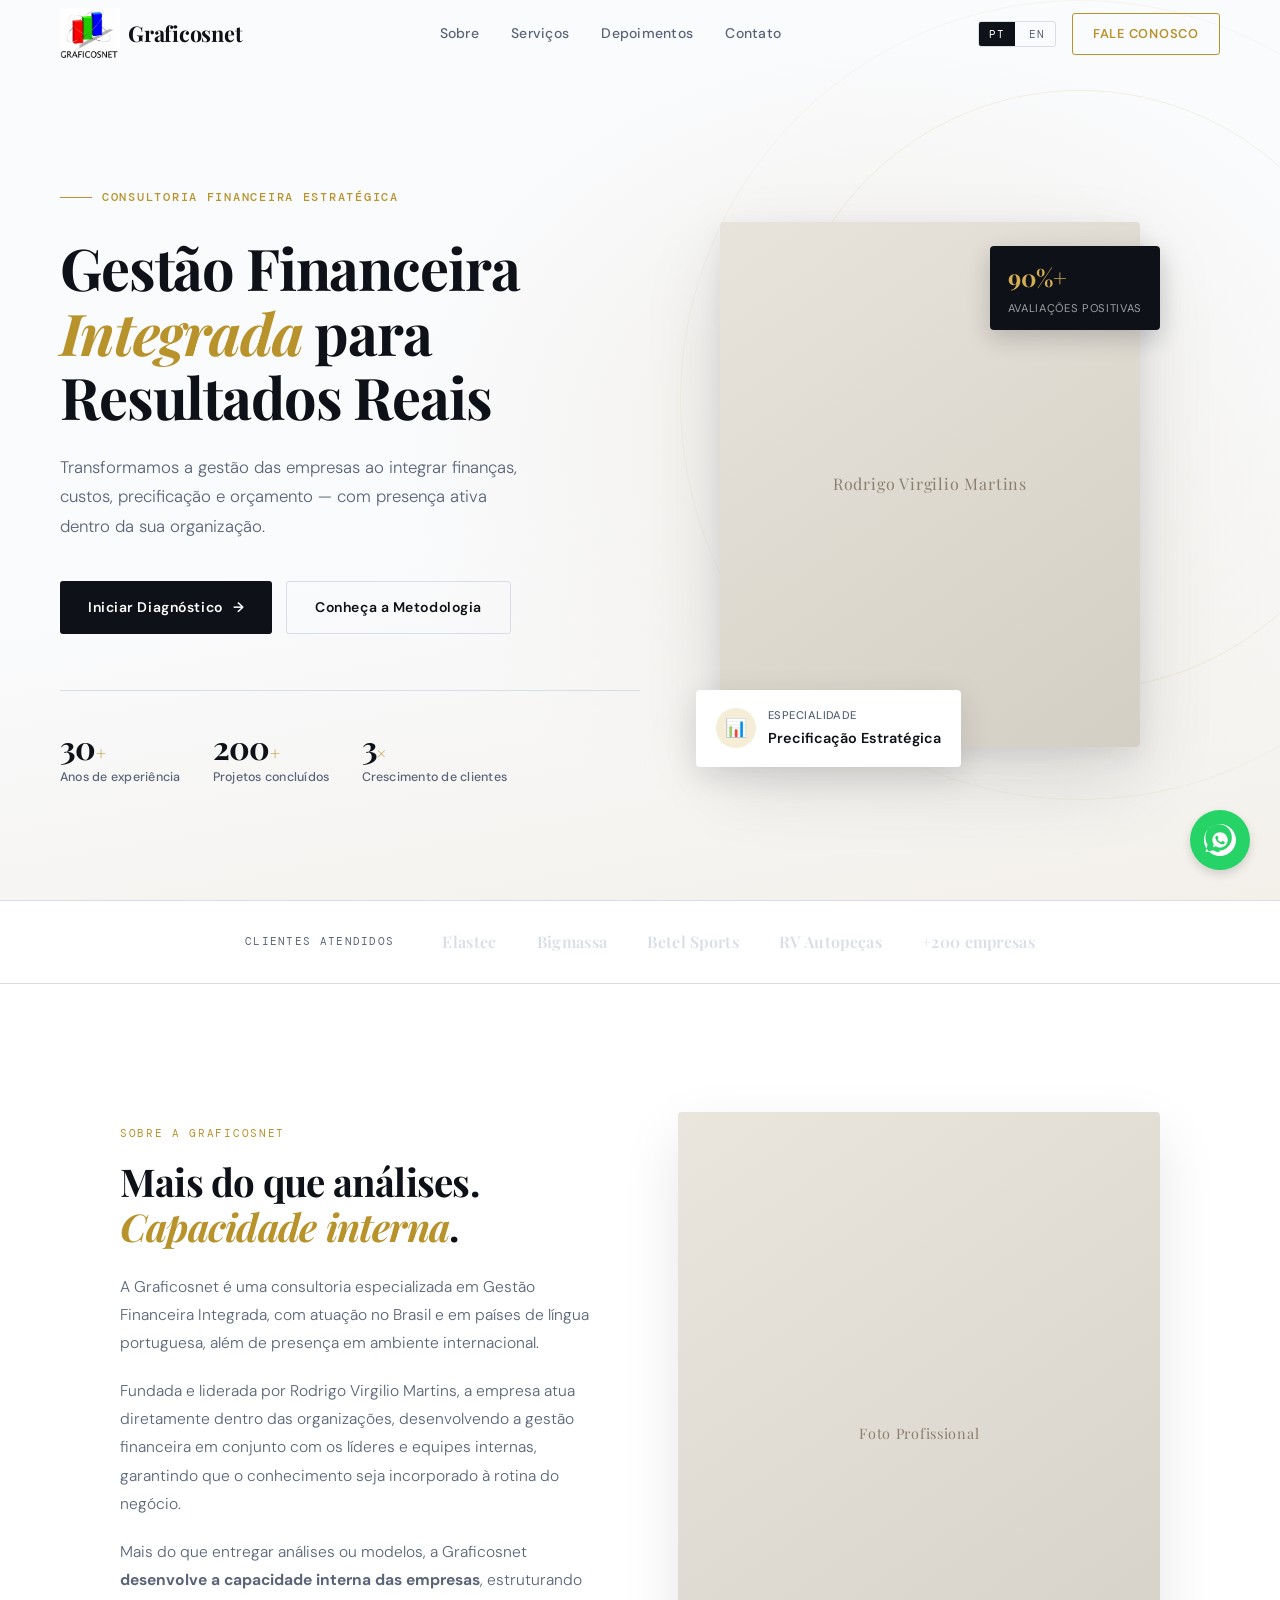
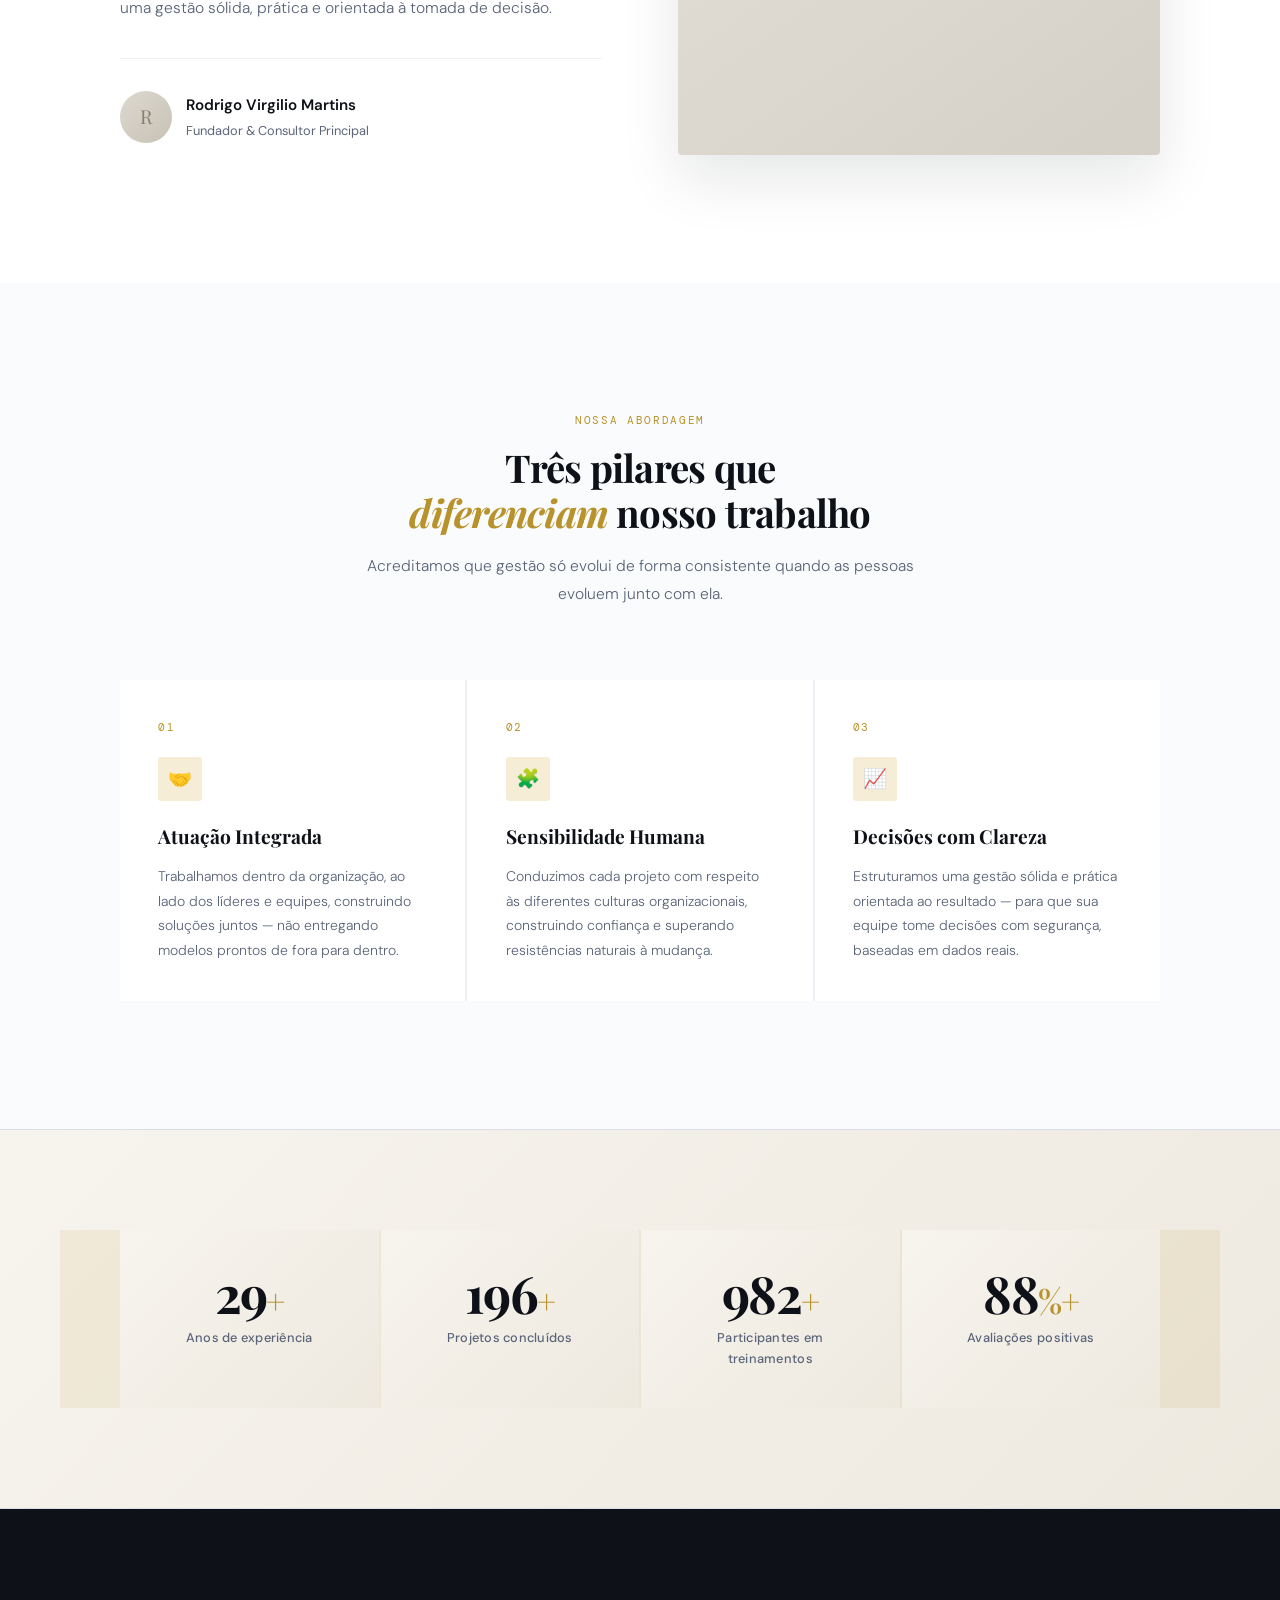
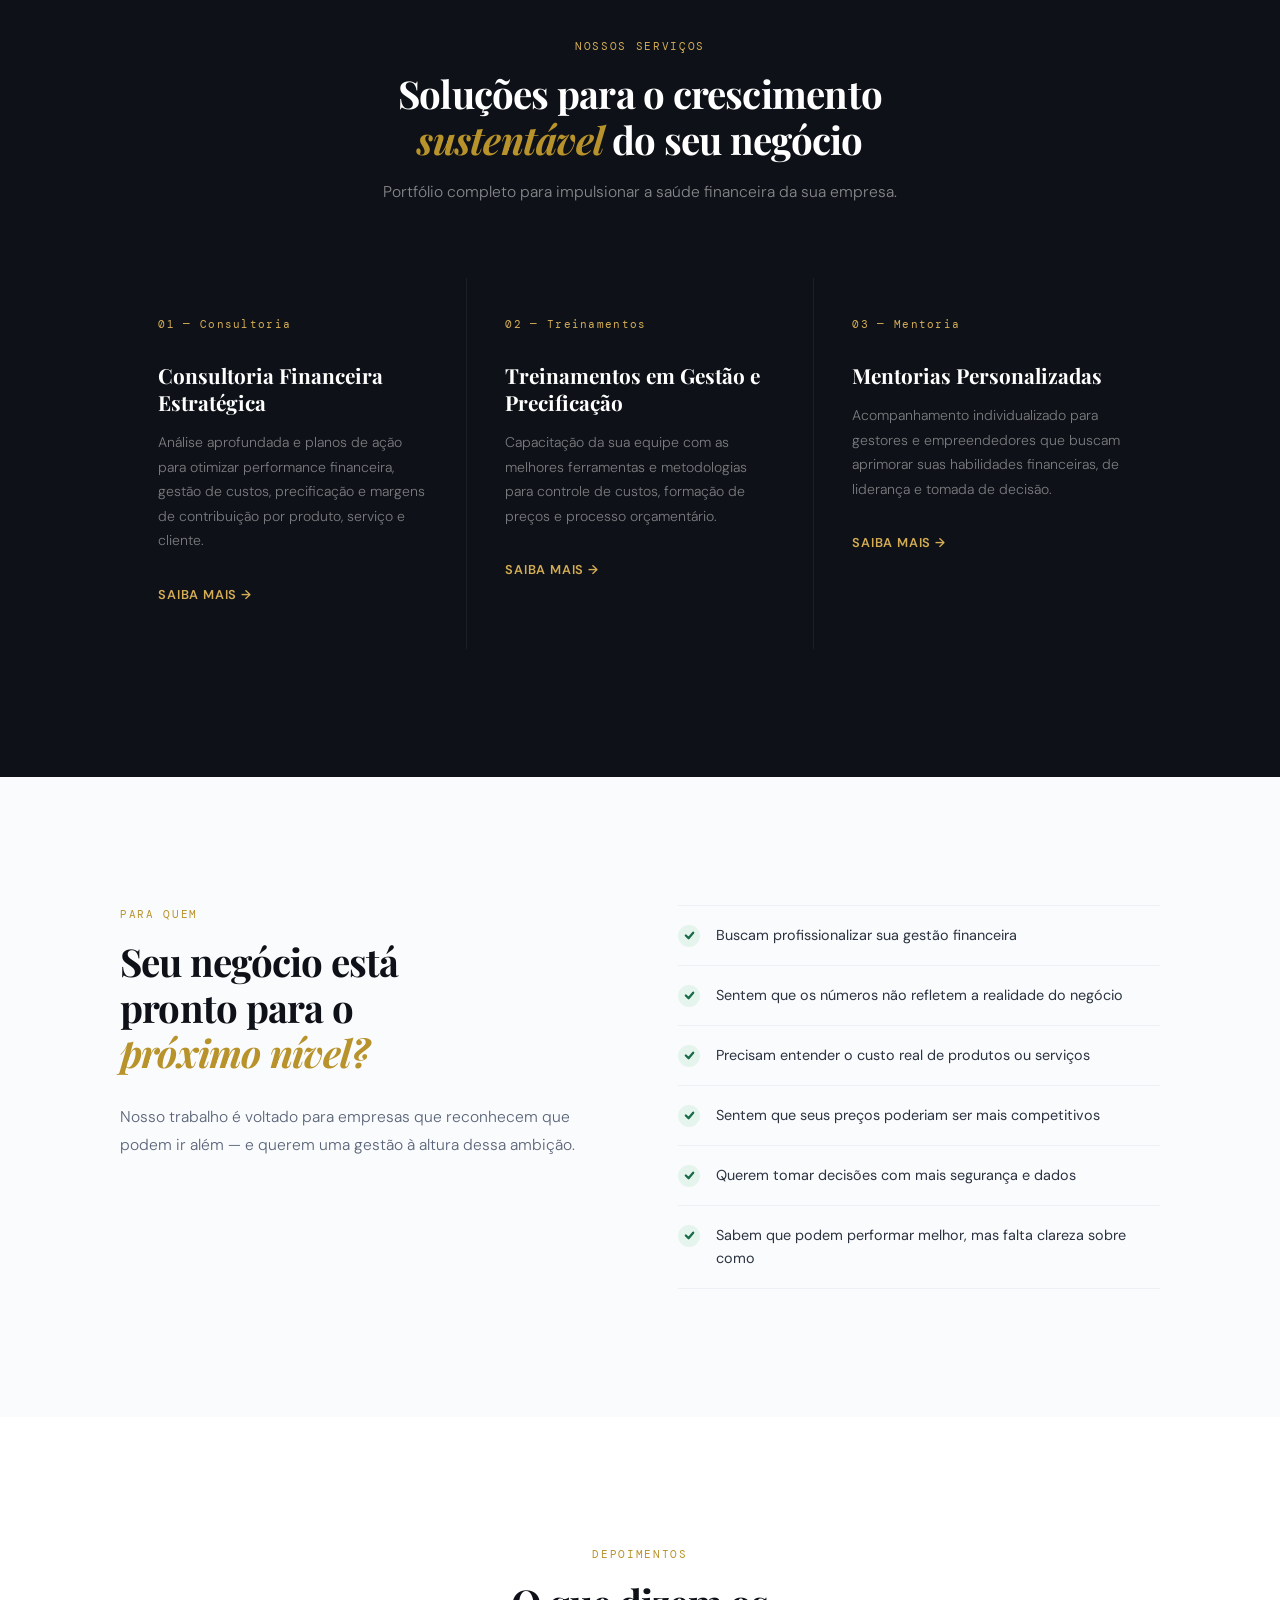
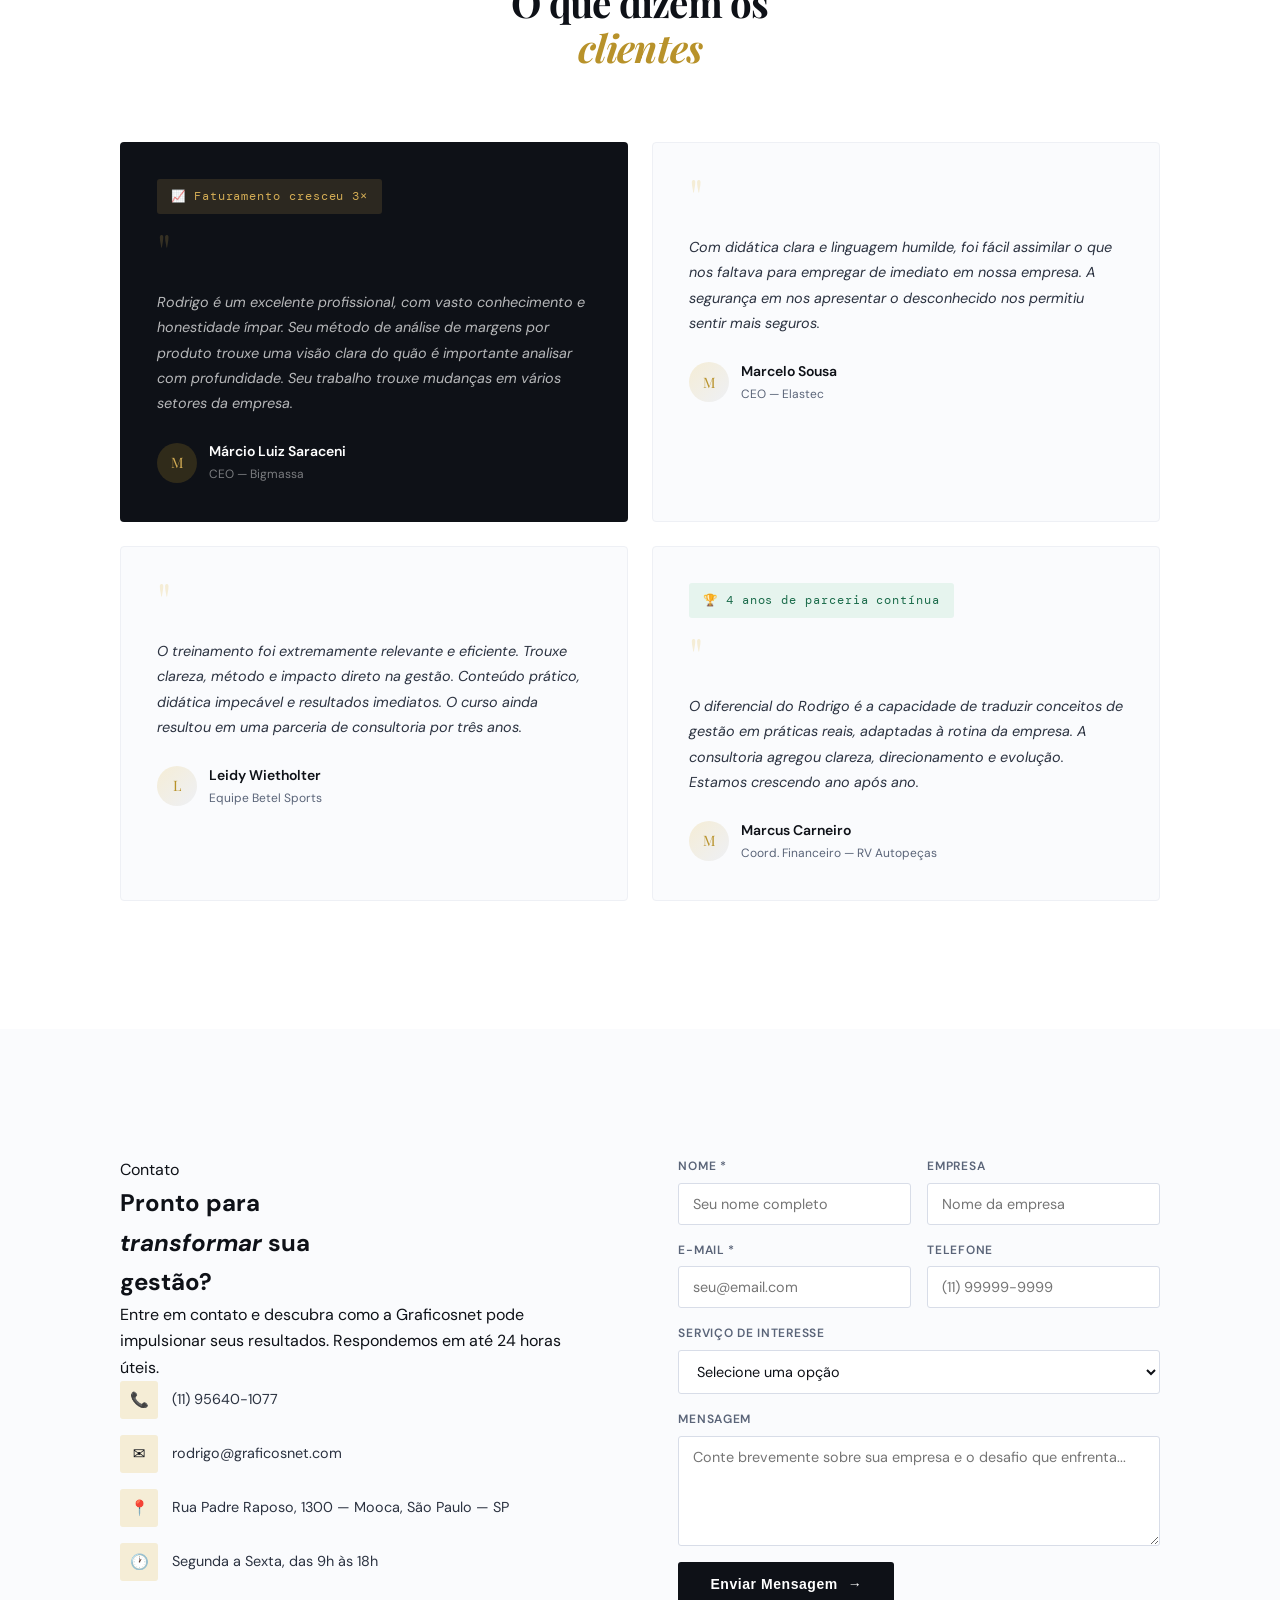
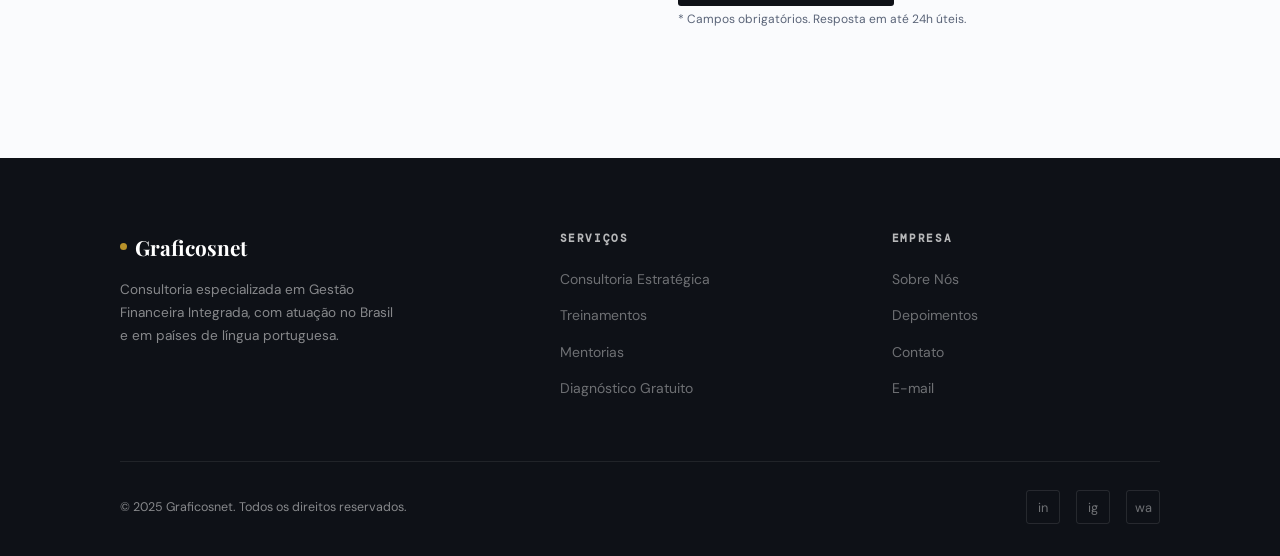
==== commit f41cb01c: "feat: start 1.0.5" ====
--- a/index.html
+++ b/index.html
@@ -1333,6 +1333,7 @@
         }
         .hamburger {
           display: flex;
+          transform: translateX(-2px);
         }
         .nav-links,
         .lang-toggle {
@@ -1397,8 +1398,8 @@
         }
       }
       /* ══════════════════════════════════════════
-   WHATSAPP FLOATING BUTTON
-══════════════════════════════════════════ */
+       WHATSAPP FLOATING BUTTON
+       ══════════════════════════════════════════ */
       .whatsapp-float {
         position: fixed;
         bottom: 30px;
@@ -1428,15 +1429,16 @@
       }
       @media (max-width: 600px) {
         .whatsapp-float {
-          bottom: calc(24px + env(safe-area-inset-bottom, 0px));
-          right: calc(16px + env(safe-area-inset-right, 0px));
-          width: 48px;
-          height: 48px;
+          bottom: 75px;
+          right: auto;
+          left: calc(100vw - 70px);
+          width: 50px;
+          height: 50px;
           z-index: 99999;
         }
         .whatsapp-float svg {
-          width: 26px;
-          height: 26px;
+          width: 28px;
+          height: 28px;
         }
       }
     </style>
@@ -1445,7 +1447,11 @@
     <!-- NAV -->
     <nav class="nav" id="nav">
       <a href="#inicio" class="nav-logo">
-        <img src="imagens/icone.jpg" alt="Ícone Graficosnet" style="width: clamp(36px, 6vw, 60px); height: auto;" />Graficosnet
+        <img
+          src="imagens/icone.jpg"
+          alt="Ícone Graficosnet"
+          style="width: clamp(36px, 6vw, 60px); height: auto"
+        />Graficosnet
       </a>
       <div class="nav-links">
         <a href="#sobre">Sobre</a>
@@ -2105,7 +2111,9 @@
       aria-label="Fale conosco pelo WhatsApp"
     >
       <svg viewBox="0 0 24 24">
-        <path d="M12.031 6.172c-3.181 0-5.767 2.586-5.768 5.766-.001 1.298.38 2.27 1.019 3.287l-.582 2.128 2.182-.573c.978.58 1.911.928 3.145.929 3.178 0 5.767-2.587 5.768-5.766.001-3.187-2.575-5.77-5.764-5.771zm3.392 8.244c-.144.405-.837.774-1.17.824-.299.045-.677.063-1.092-.069-.252-.08-.575-.187-.988-.365-1.739-.751-2.874-2.502-2.961-2.617-.087-.116-.708-.94-.708-1.793s.448-1.273.607-1.446c.159-.173.346-.217.462-.217l.332.006c.106.005.249-.04.39.298.144.347.491 1.2.534 1.287.043.087.072.188.014.304-.058.116-.087.188-.173.289l-.26.304c-.087.086-.177.18-.076.354.101.174.449.741.964 1.201.662.591 1.221.774 1.394.86s.274.072.376-.043c.101-.116.433-.506.549-.68.116-.173.231-.145.39-.087s1.011.477 1.184.564.289.13.332.202c.045.072.045.419-.1.824zm-3.423-14.416c-6.627 0-12 5.373-12 12s5.373 12 12 12 12-5.373 12-12-5.373-12-12-12zm.082 21.083c-1.858 0-3.618-.52-5.127-1.437l-5.836 1.533 1.564-5.69c-1.008-1.554-1.594-3.425-1.594-5.441 0-5.46 4.437-9.897 9.897-9.897s9.897 4.437 9.897 9.897-4.437 9.897-9.897 9.897z"/>
+        <path
+          d="M12.031 6.172c-3.181 0-5.767 2.586-5.768 5.766-.001 1.298.38 2.27 1.019 3.287l-.582 2.128 2.182-.573c.978.58 1.911.928 3.145.929 3.178 0 5.767-2.587 5.768-5.766.001-3.187-2.575-5.77-5.764-5.771zm3.392 8.244c-.144.405-.837.774-1.17.824-.299.045-.677.063-1.092-.069-.252-.08-.575-.187-.988-.365-1.739-.751-2.874-2.502-2.961-2.617-.087-.116-.708-.94-.708-1.793s.448-1.273.607-1.446c.159-.173.346-.217.462-.217l.332.006c.106.005.249-.04.39.298.144.347.491 1.2.534 1.287.043.087.072.188.014.304-.058.116-.087.188-.173.289l-.26.304c-.087.086-.177.18-.076.354.101.174.449.741.964 1.201.662.591 1.221.774 1.394.86s.274.072.376-.043c.101-.116.433-.506.549-.68.116-.173.231-.145.39-.087s1.011.477 1.184.564.289.13.332.202c.045.072.045.419-.1.824zm-3.423-14.416c-6.627 0-12 5.373-12 12s5.373 12 12 12 12-5.373 12-12-5.373-12-12-12zm.082 21.083c-1.858 0-3.618-.52-5.127-1.437l-5.836 1.533 1.564-5.69c-1.008-1.554-1.594-3.425-1.594-5.441 0-5.46 4.437-9.897 9.897-9.897s9.897 4.437 9.897 9.897-4.437 9.897-9.897 9.897z"
+        />
       </svg>
     </a>
   </body>
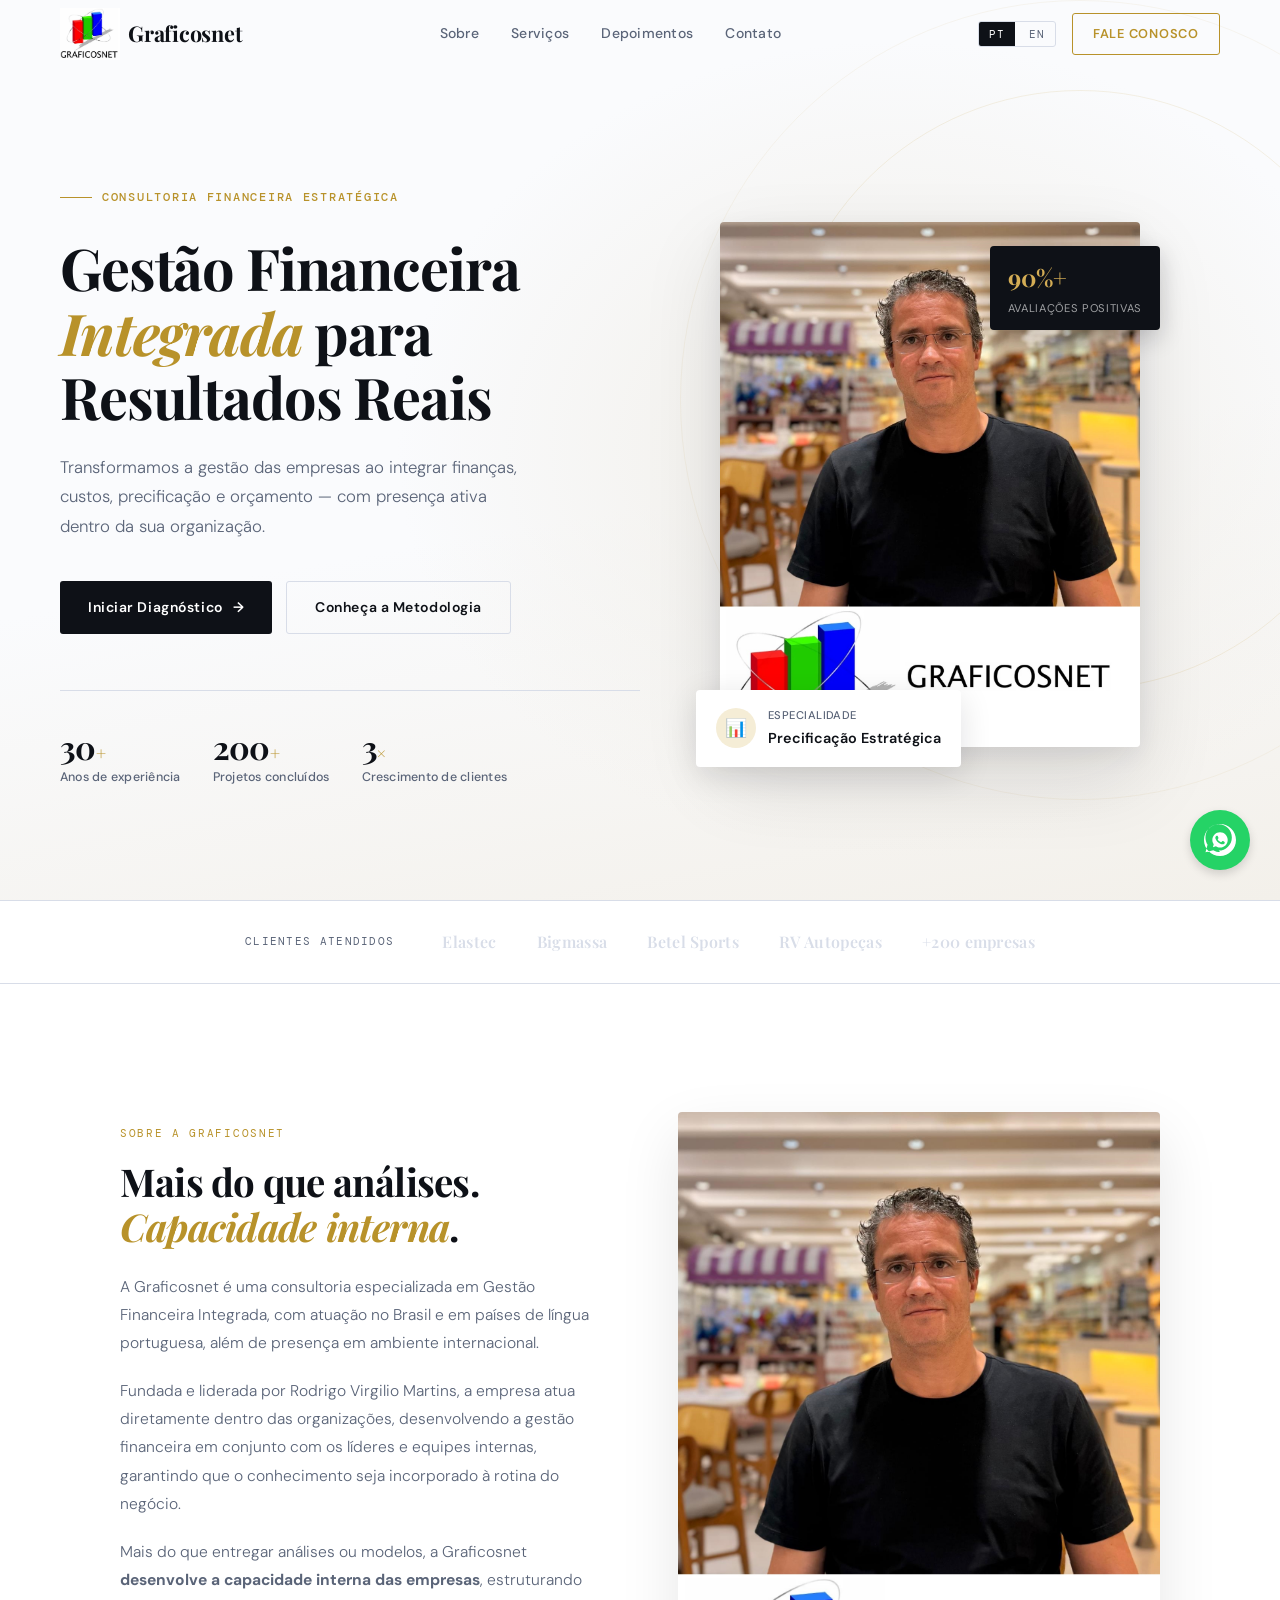
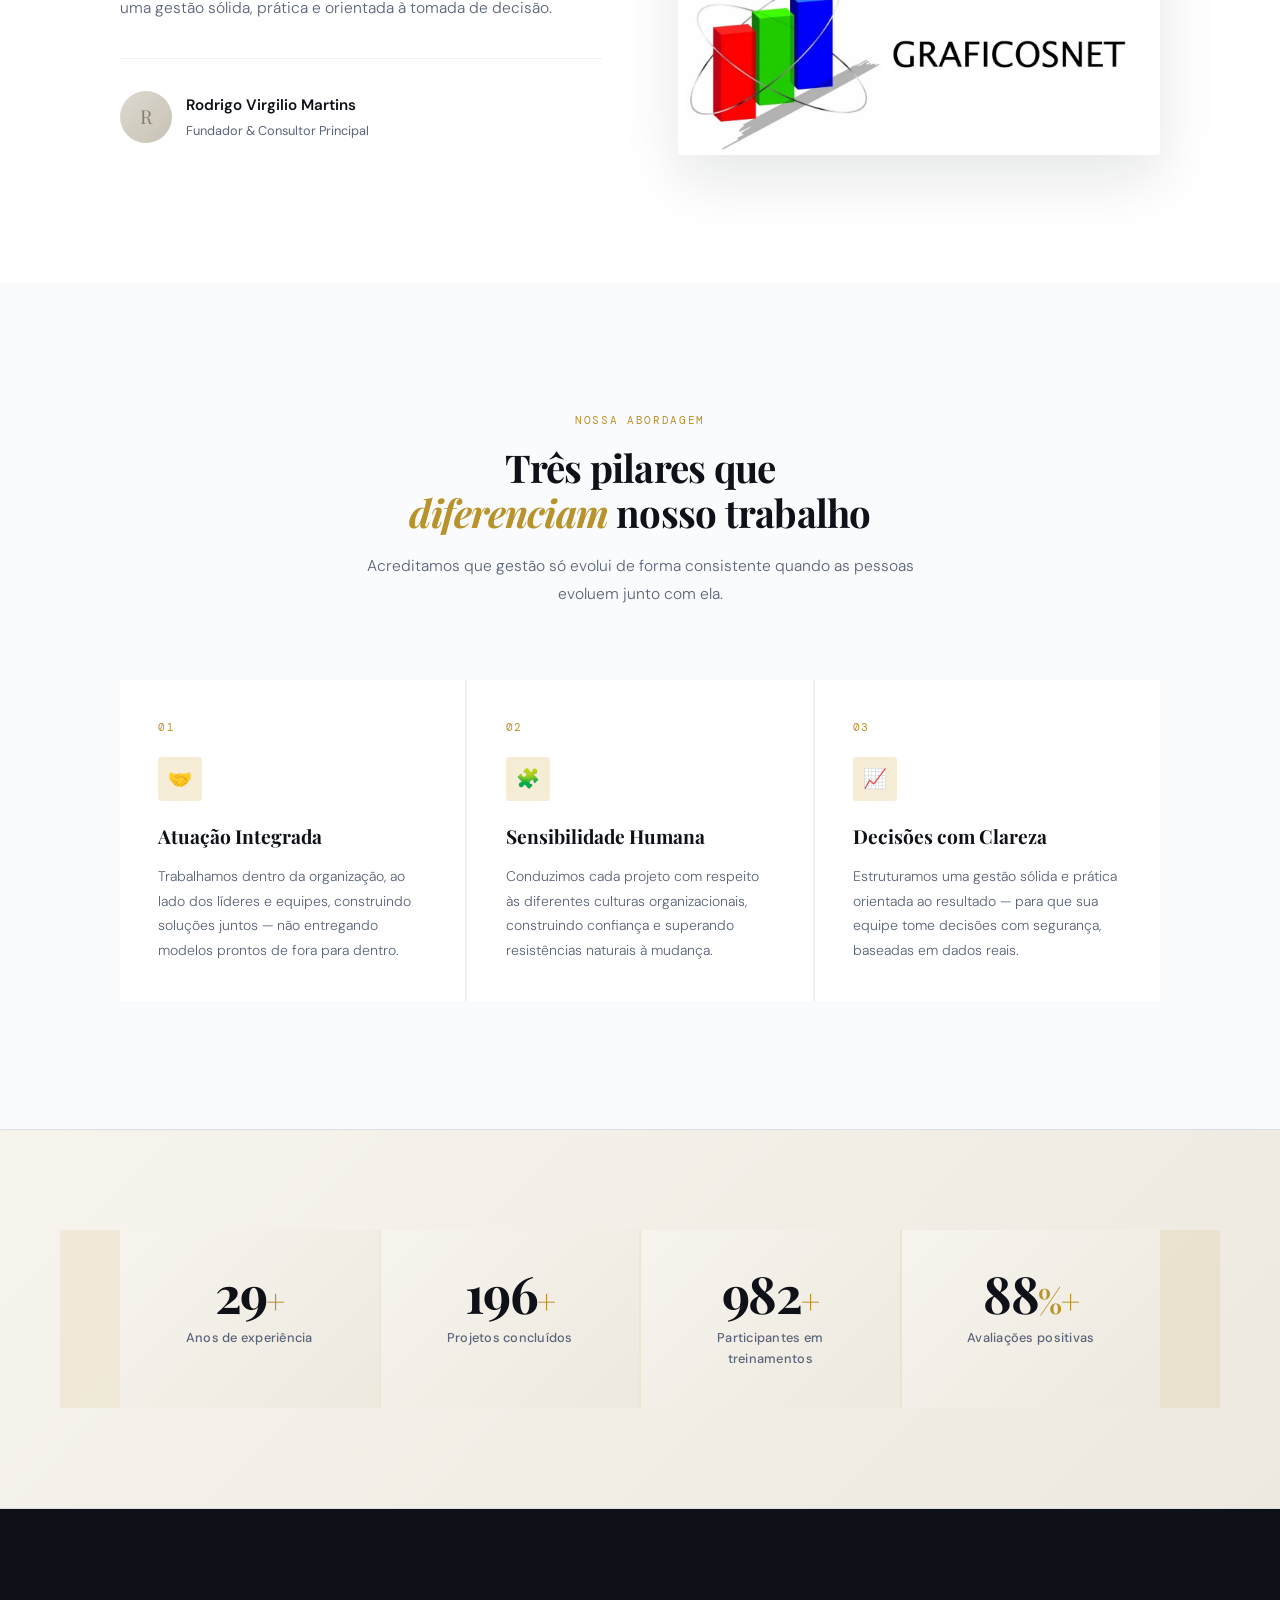
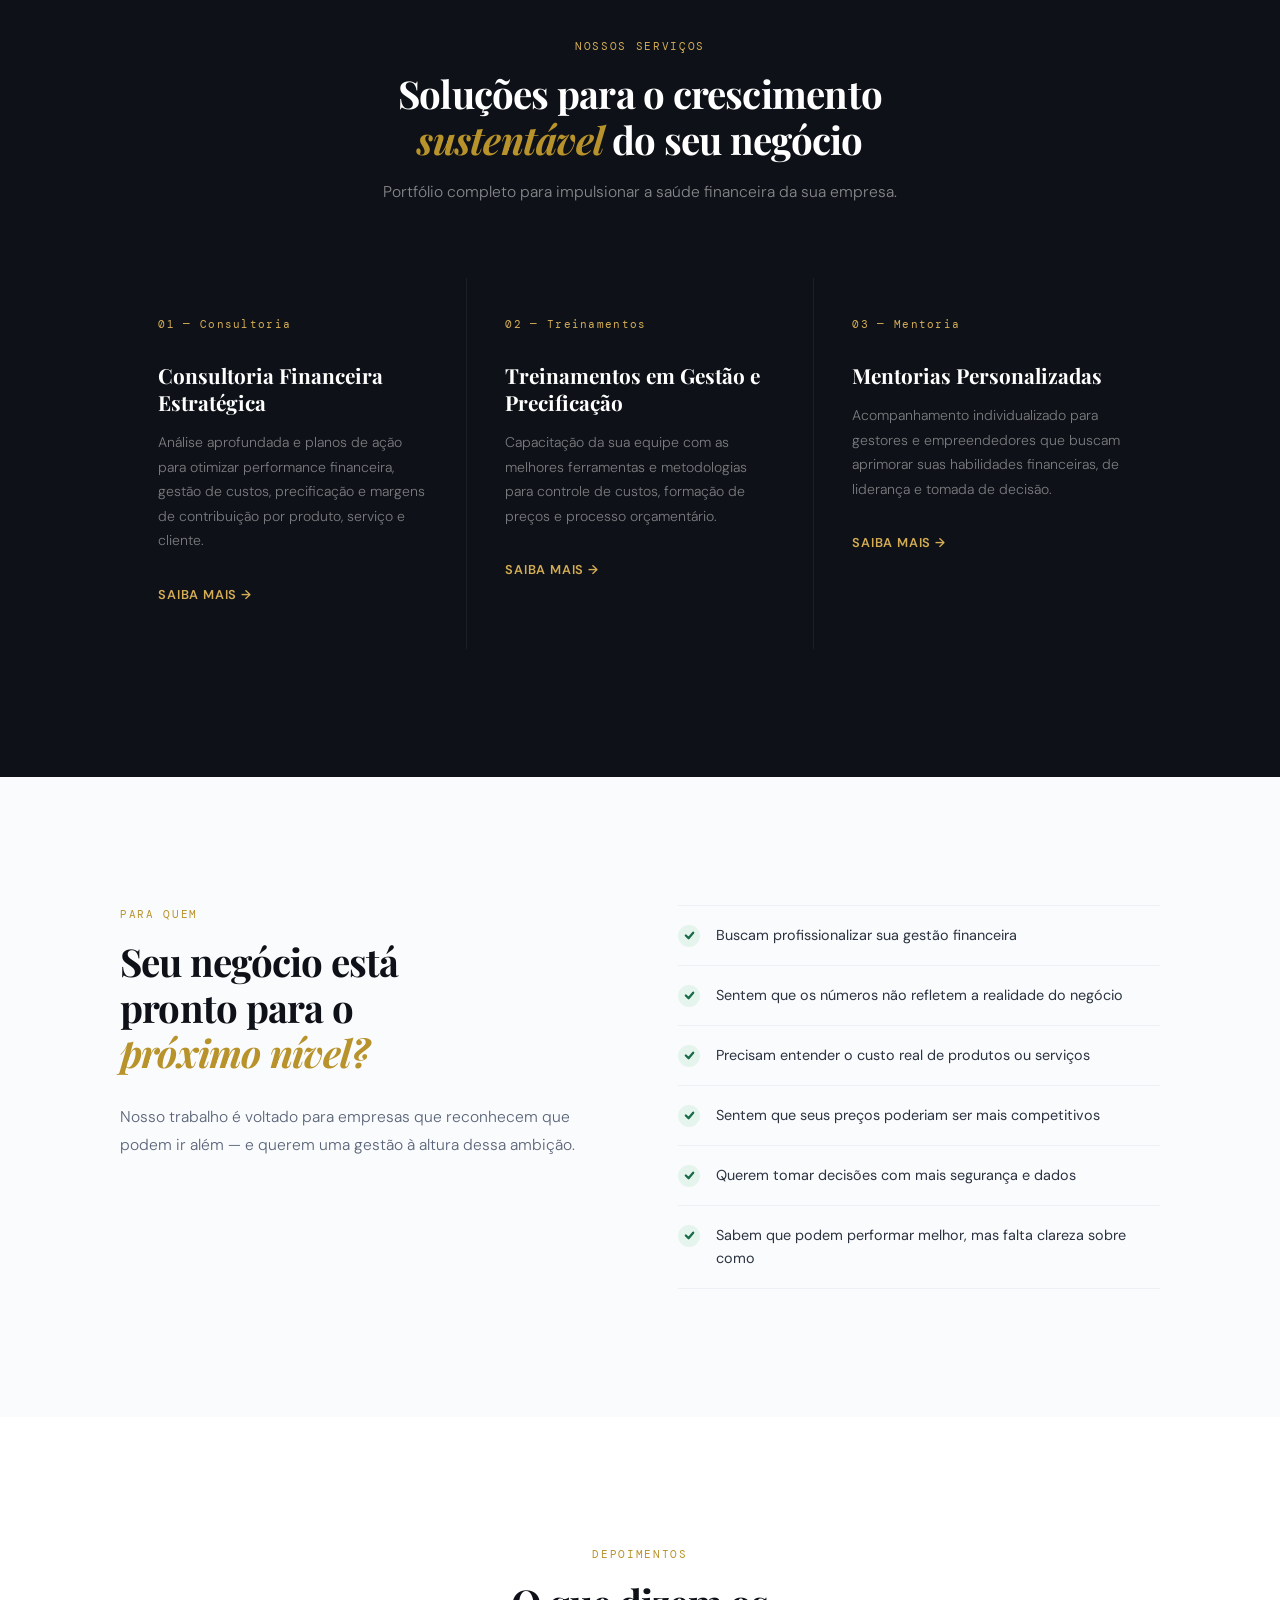
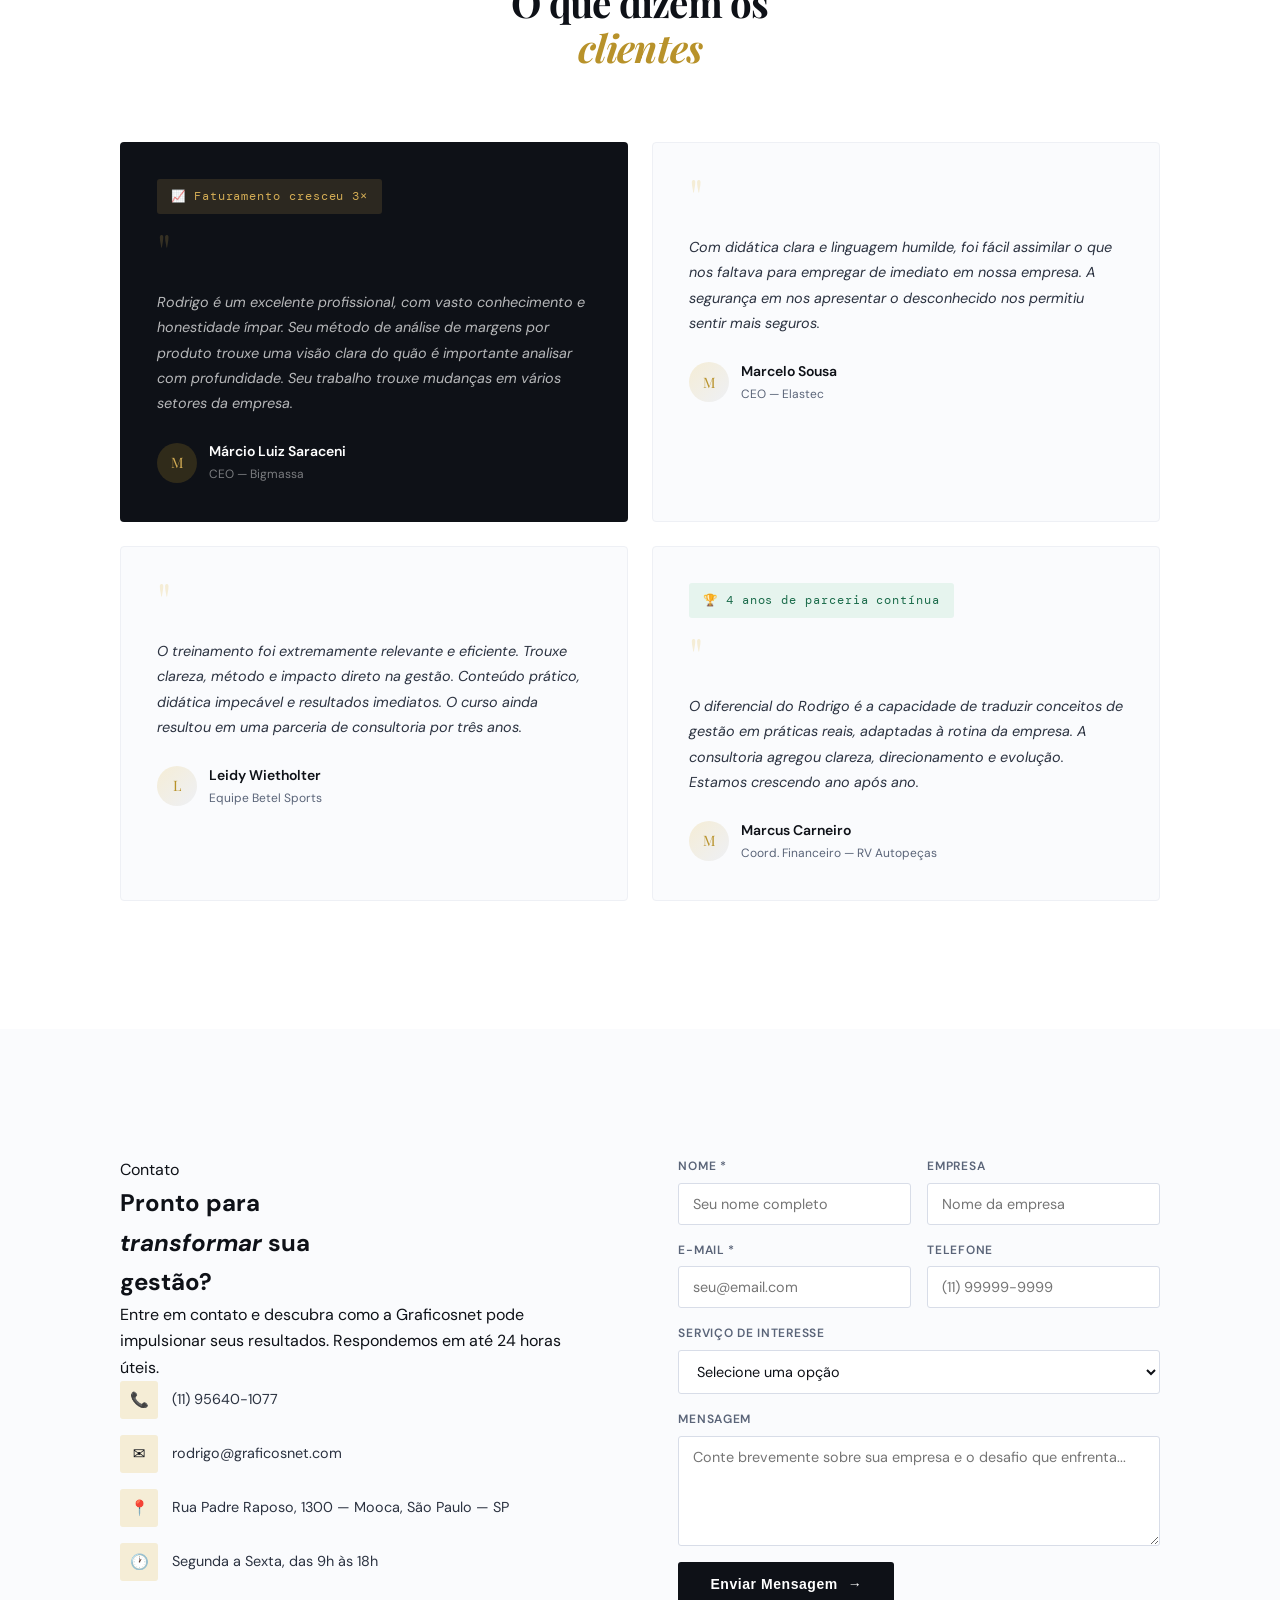
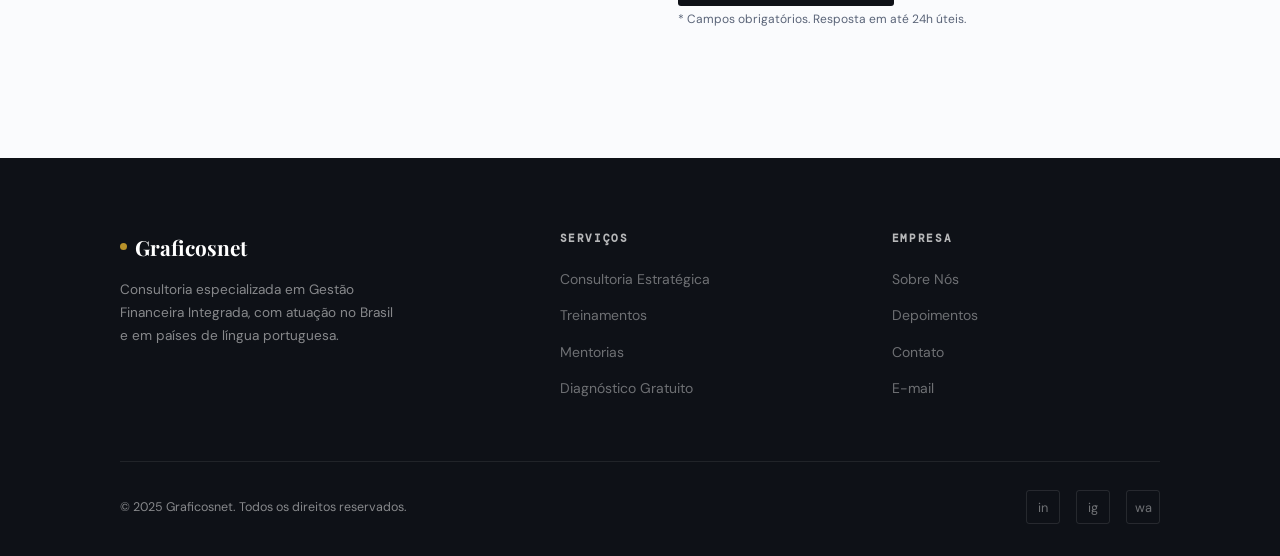
==== commit 715d6810: "feat: start 1.0.7" ====
--- a/index.html
+++ b/index.html
@@ -1520,7 +1520,7 @@
       <div class="hero-right">
         <div class="hero-card-wrap reveal-right">
           <div class="hero-img-card">
-            <div class="img-placeholder">Rodrigo Virgilio Martins</div>
+            <img src="imagens/Rodrigo_Virgilio.jpeg" alt="Rodrigo Virgilio Martins" />
           </div>
           <div class="hero-badge">
             <div class="b-icon">📊</div>
@@ -1586,7 +1586,7 @@
         </div>
         <div class="sobre-right reveal-right">
           <div class="sobre-img">
-            <div class="img-ph">Foto Profissional</div>
+            <img src="imagens/Rodrigo_Virgilio.jpeg" alt="Rodrigo Virgilio Martins" />
           </div>
           <div class="sobre-accent"></div>
         </div>
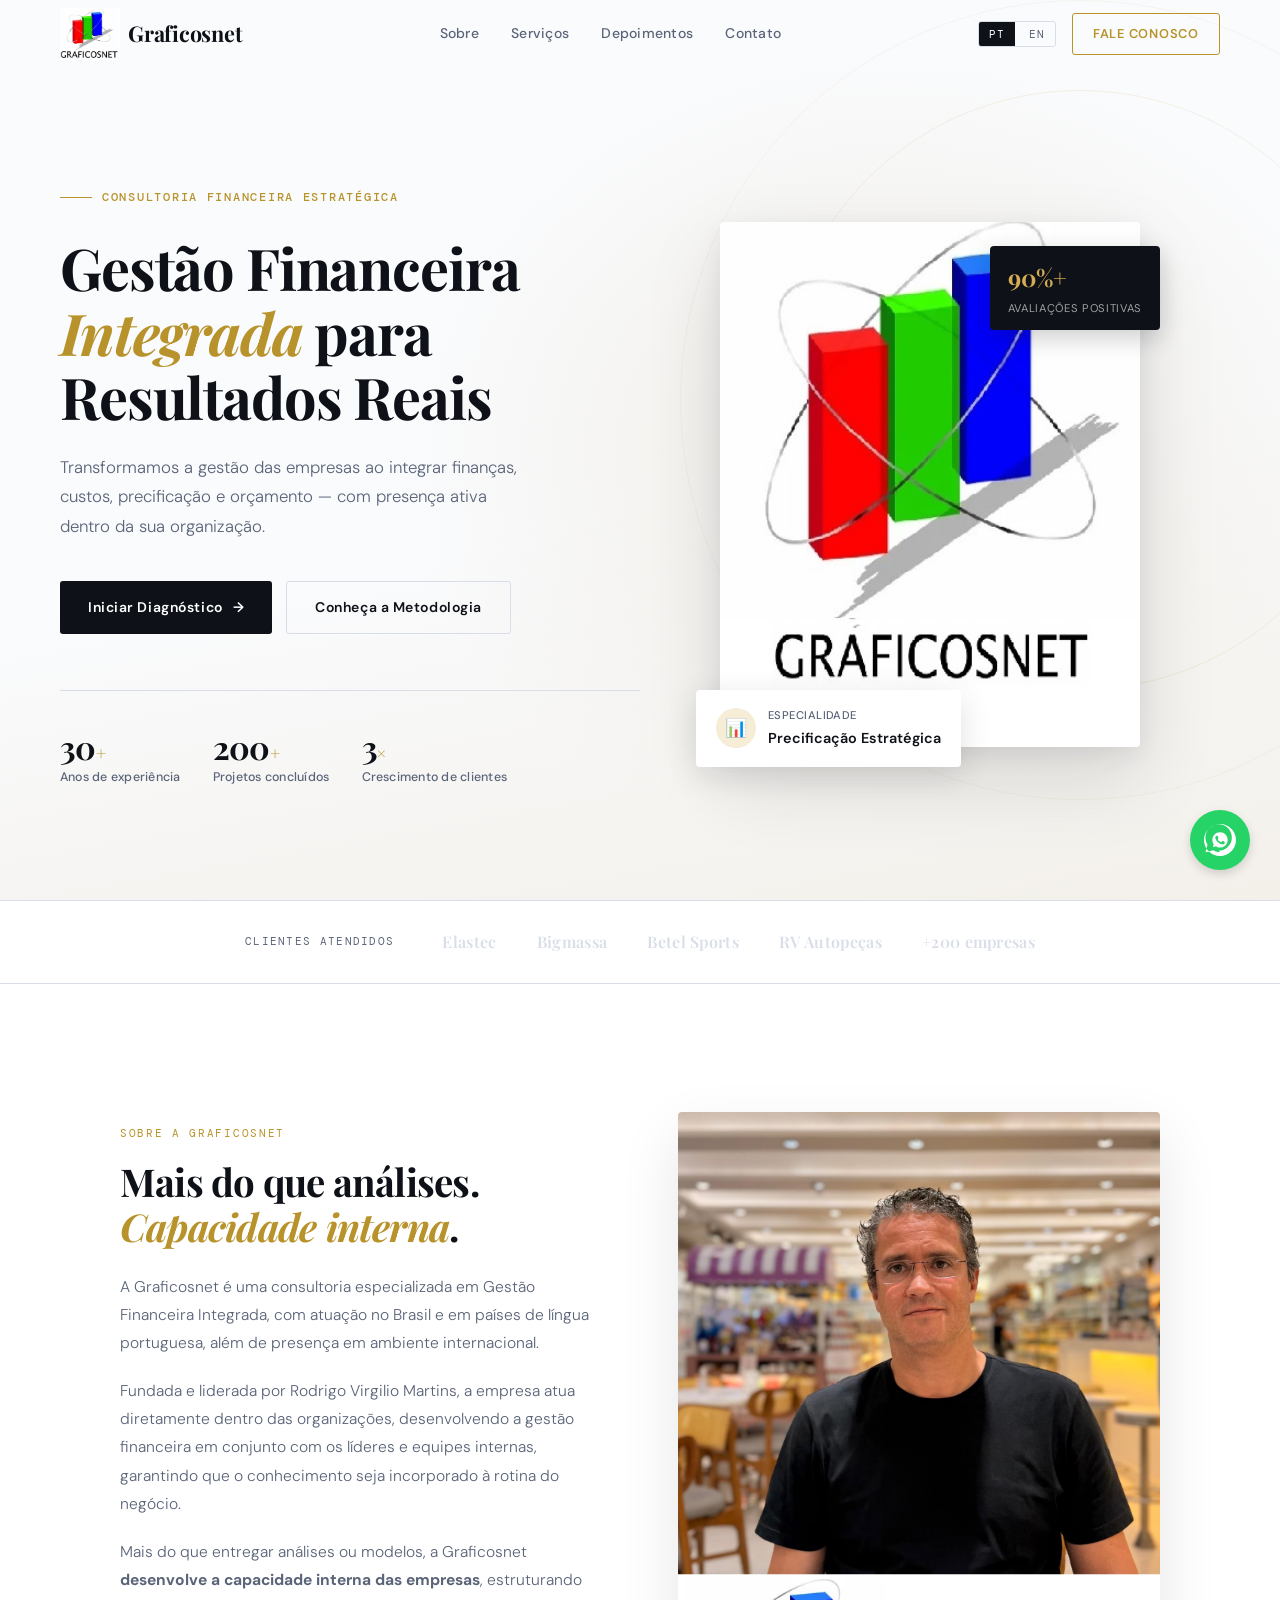
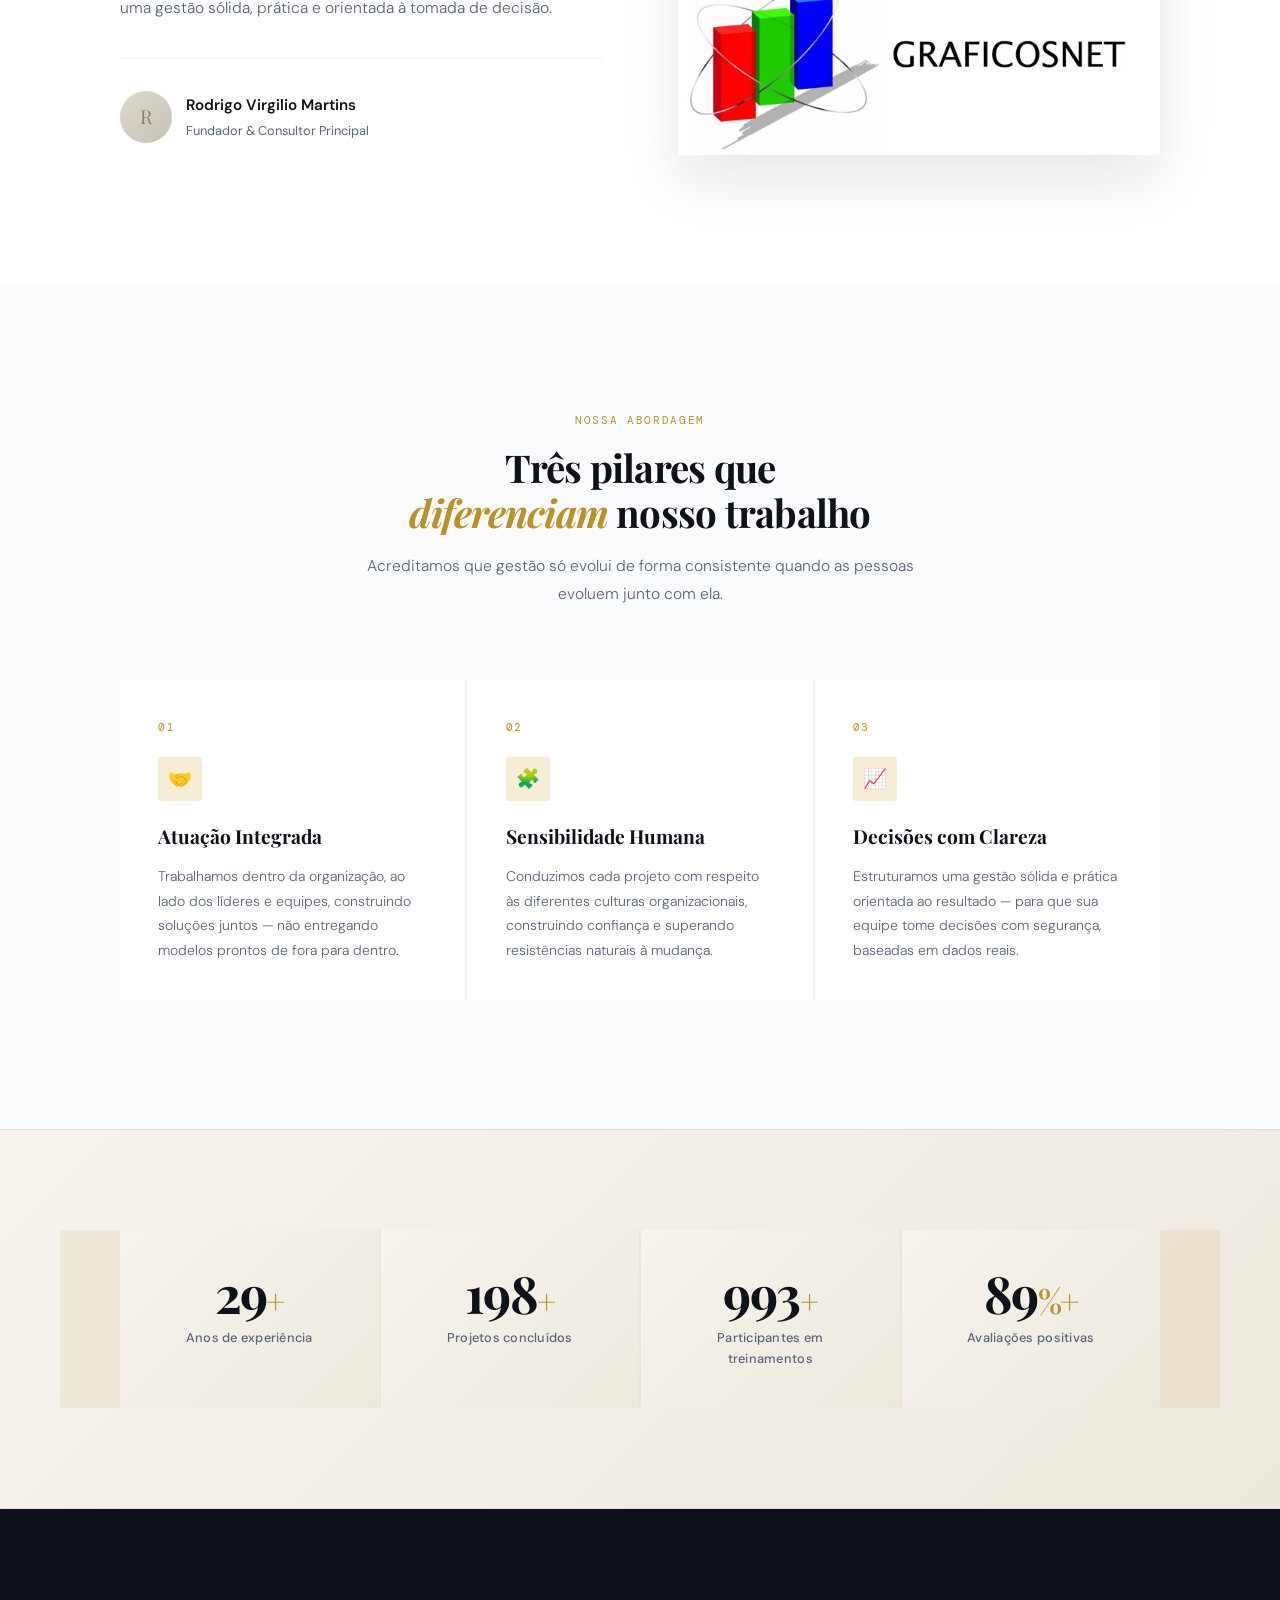
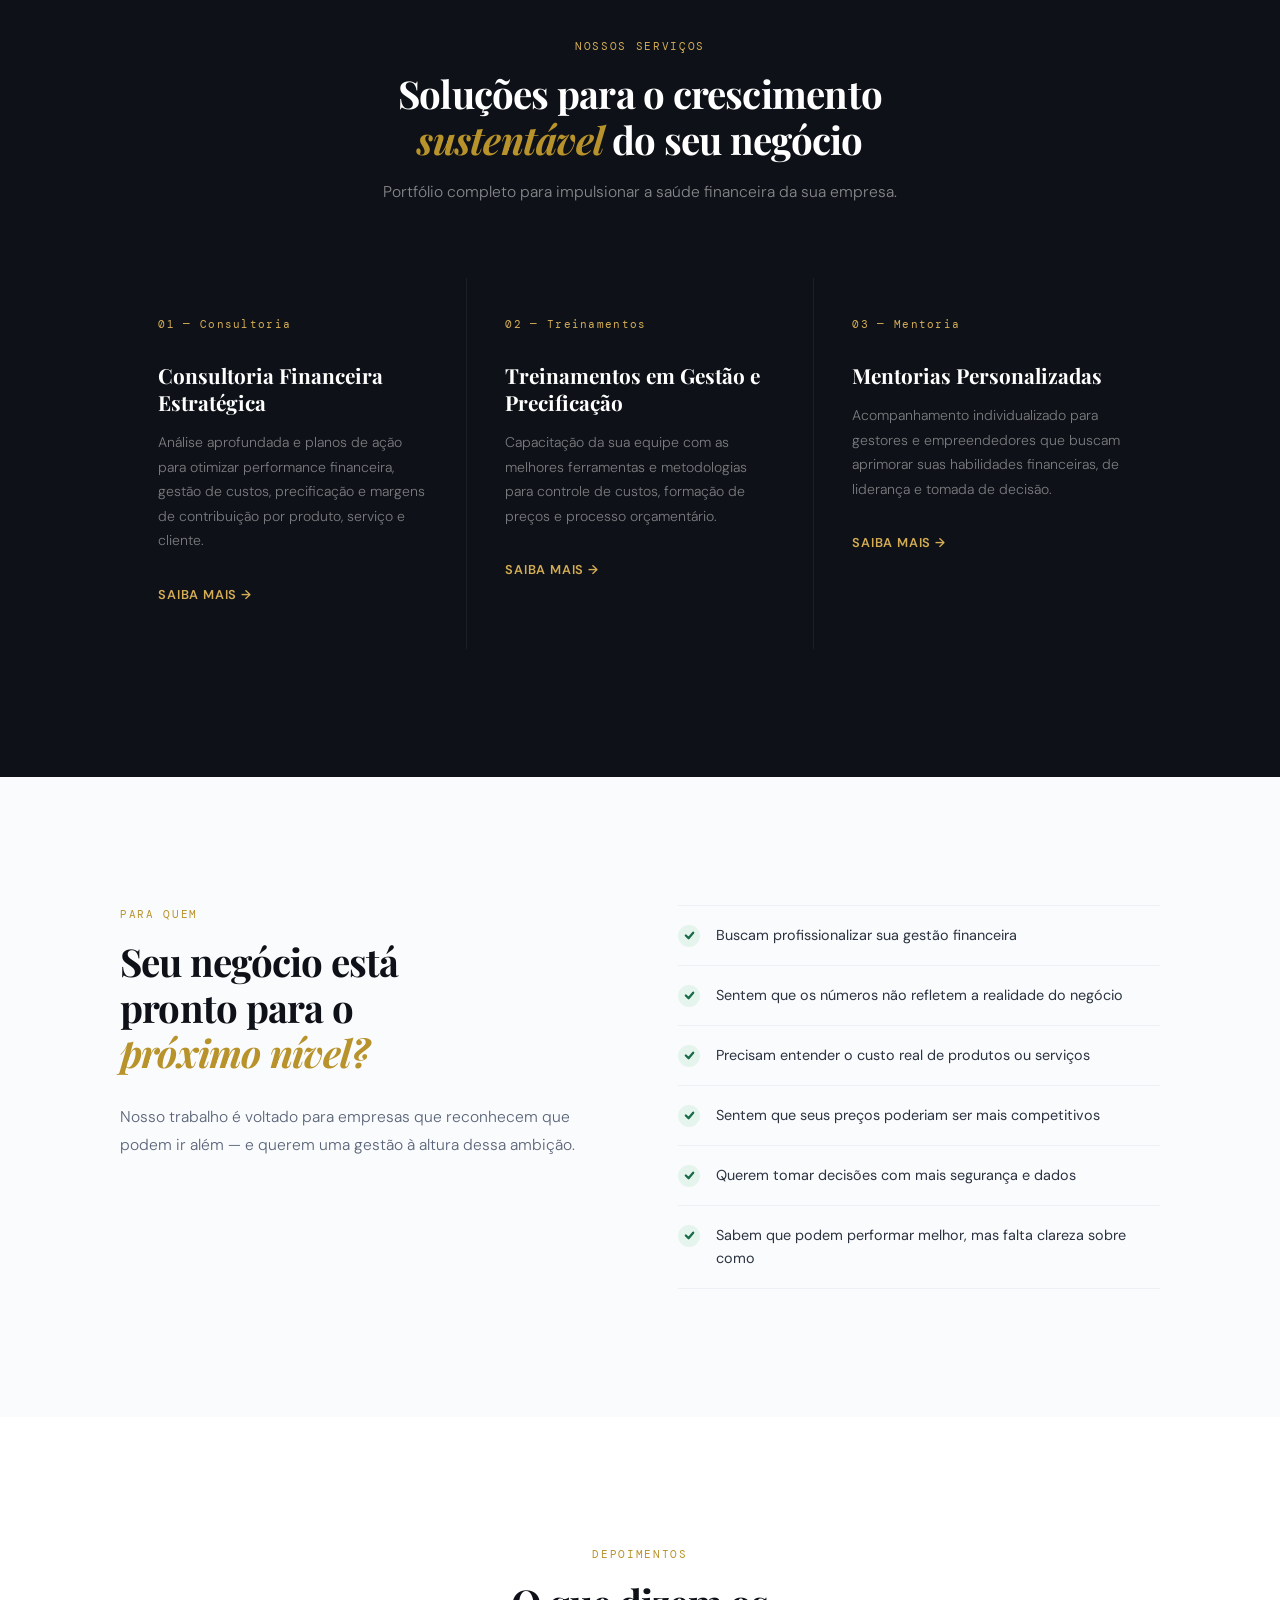
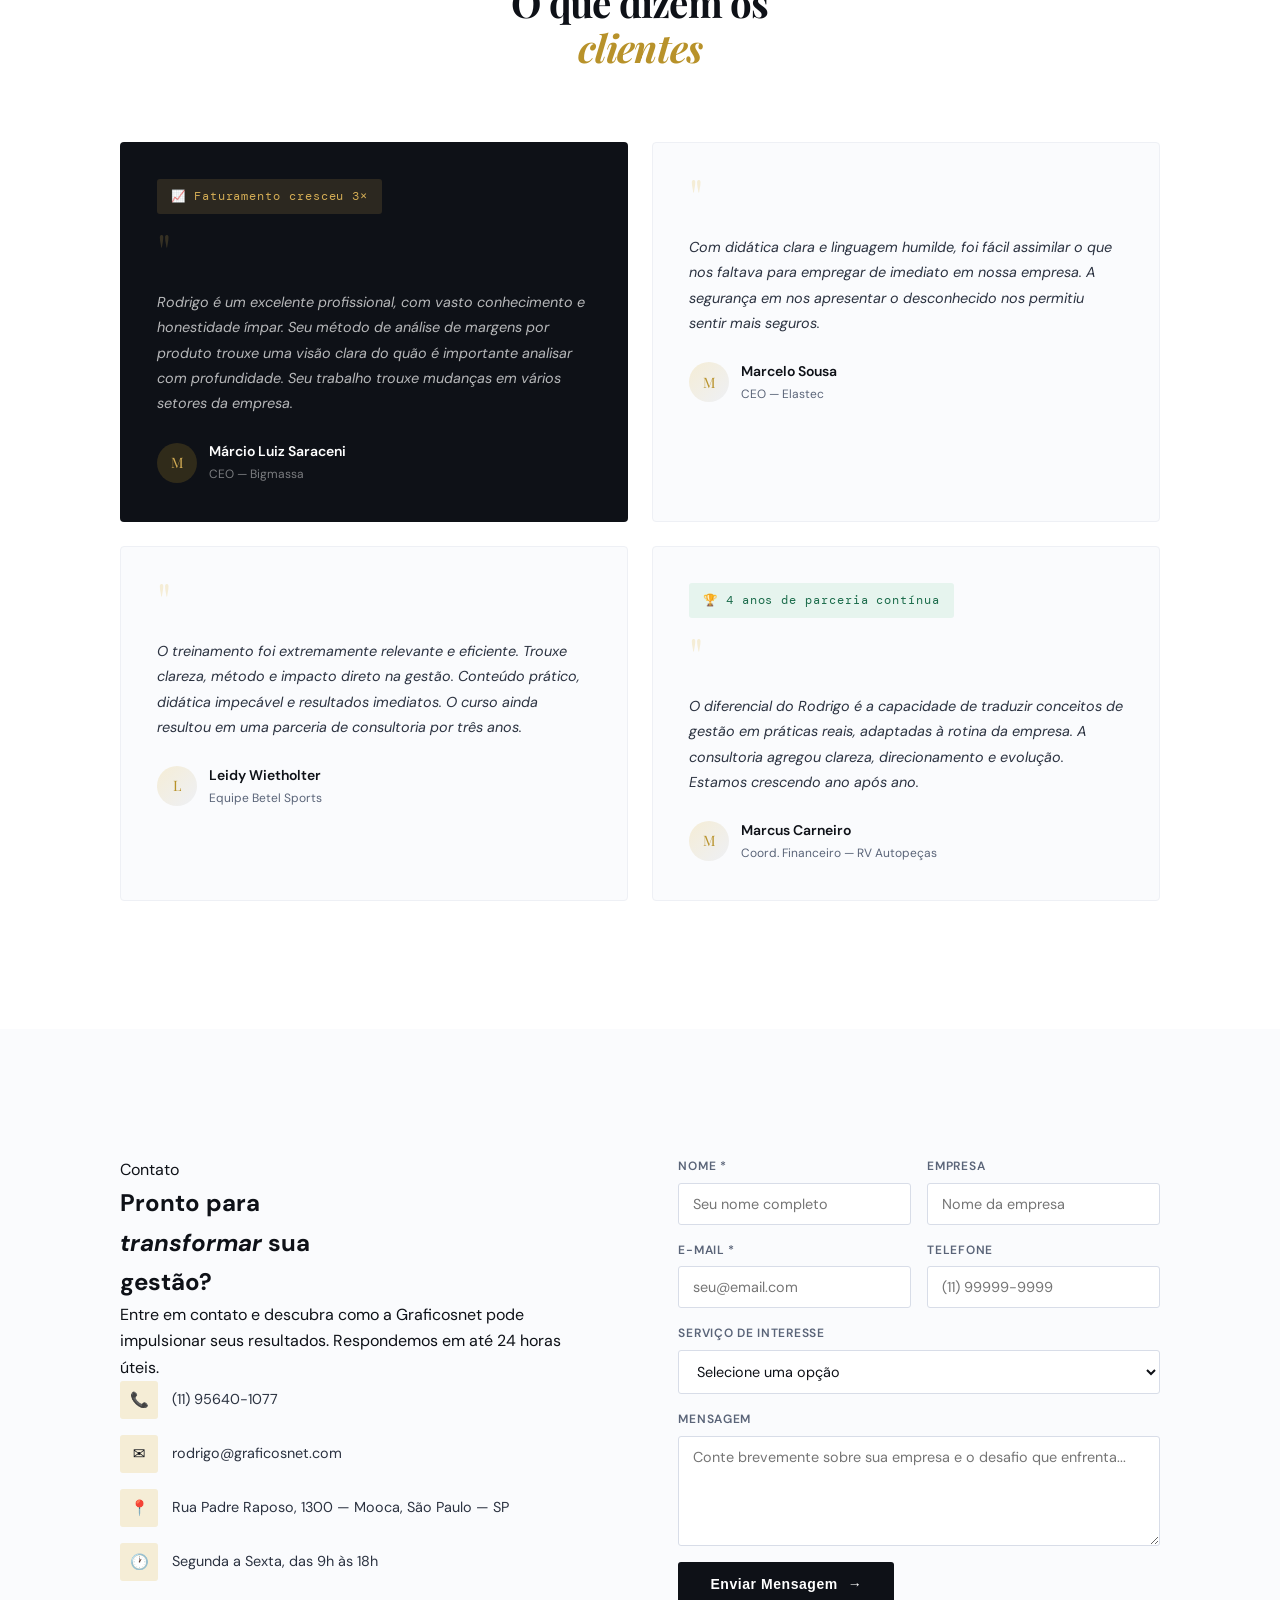
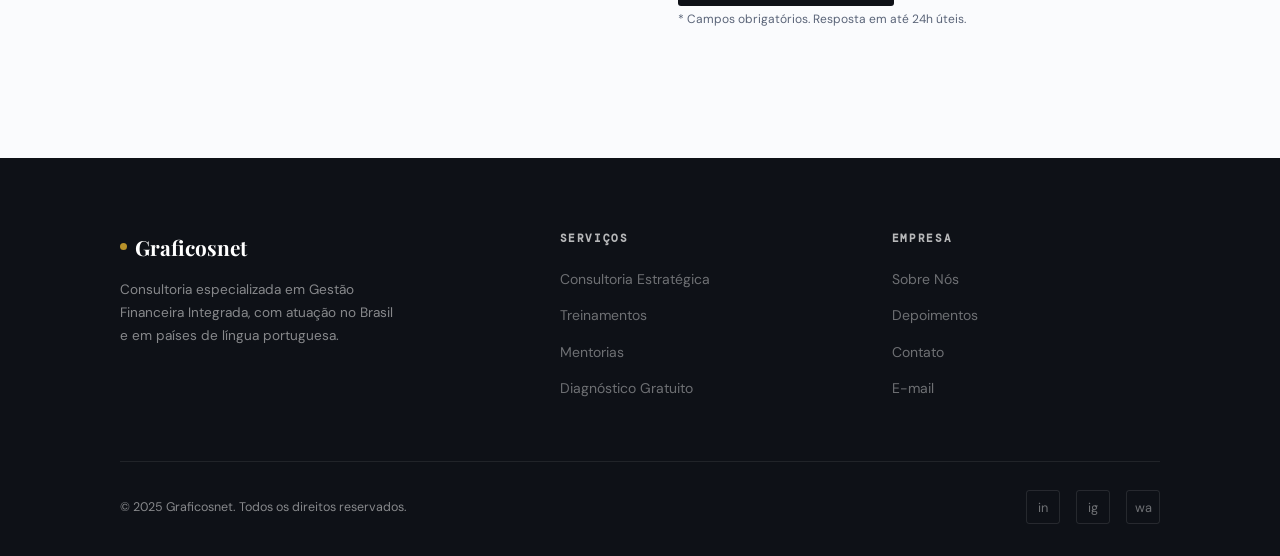
==== commit 5b1ba7ea: "feat: start 1.0.8" ====
--- a/index.html
+++ b/index.html
@@ -1520,7 +1520,8 @@
       <div class="hero-right">
         <div class="hero-card-wrap reveal-right">
           <div class="hero-img-card">
-            <img src="imagens/Rodrigo_Virgilio.jpeg" alt="Rodrigo Virgilio Martins" />
+            <!-- <img src="imagens/Rodrigo_Virgilio.jpeg" alt="Rodrigo Virgilio Martins" /> -->
+            <img src="imagens/icone_quadro.jpg" alt="Graficosnet" />
           </div>
           <div class="hero-badge">
             <div class="b-icon">📊</div>
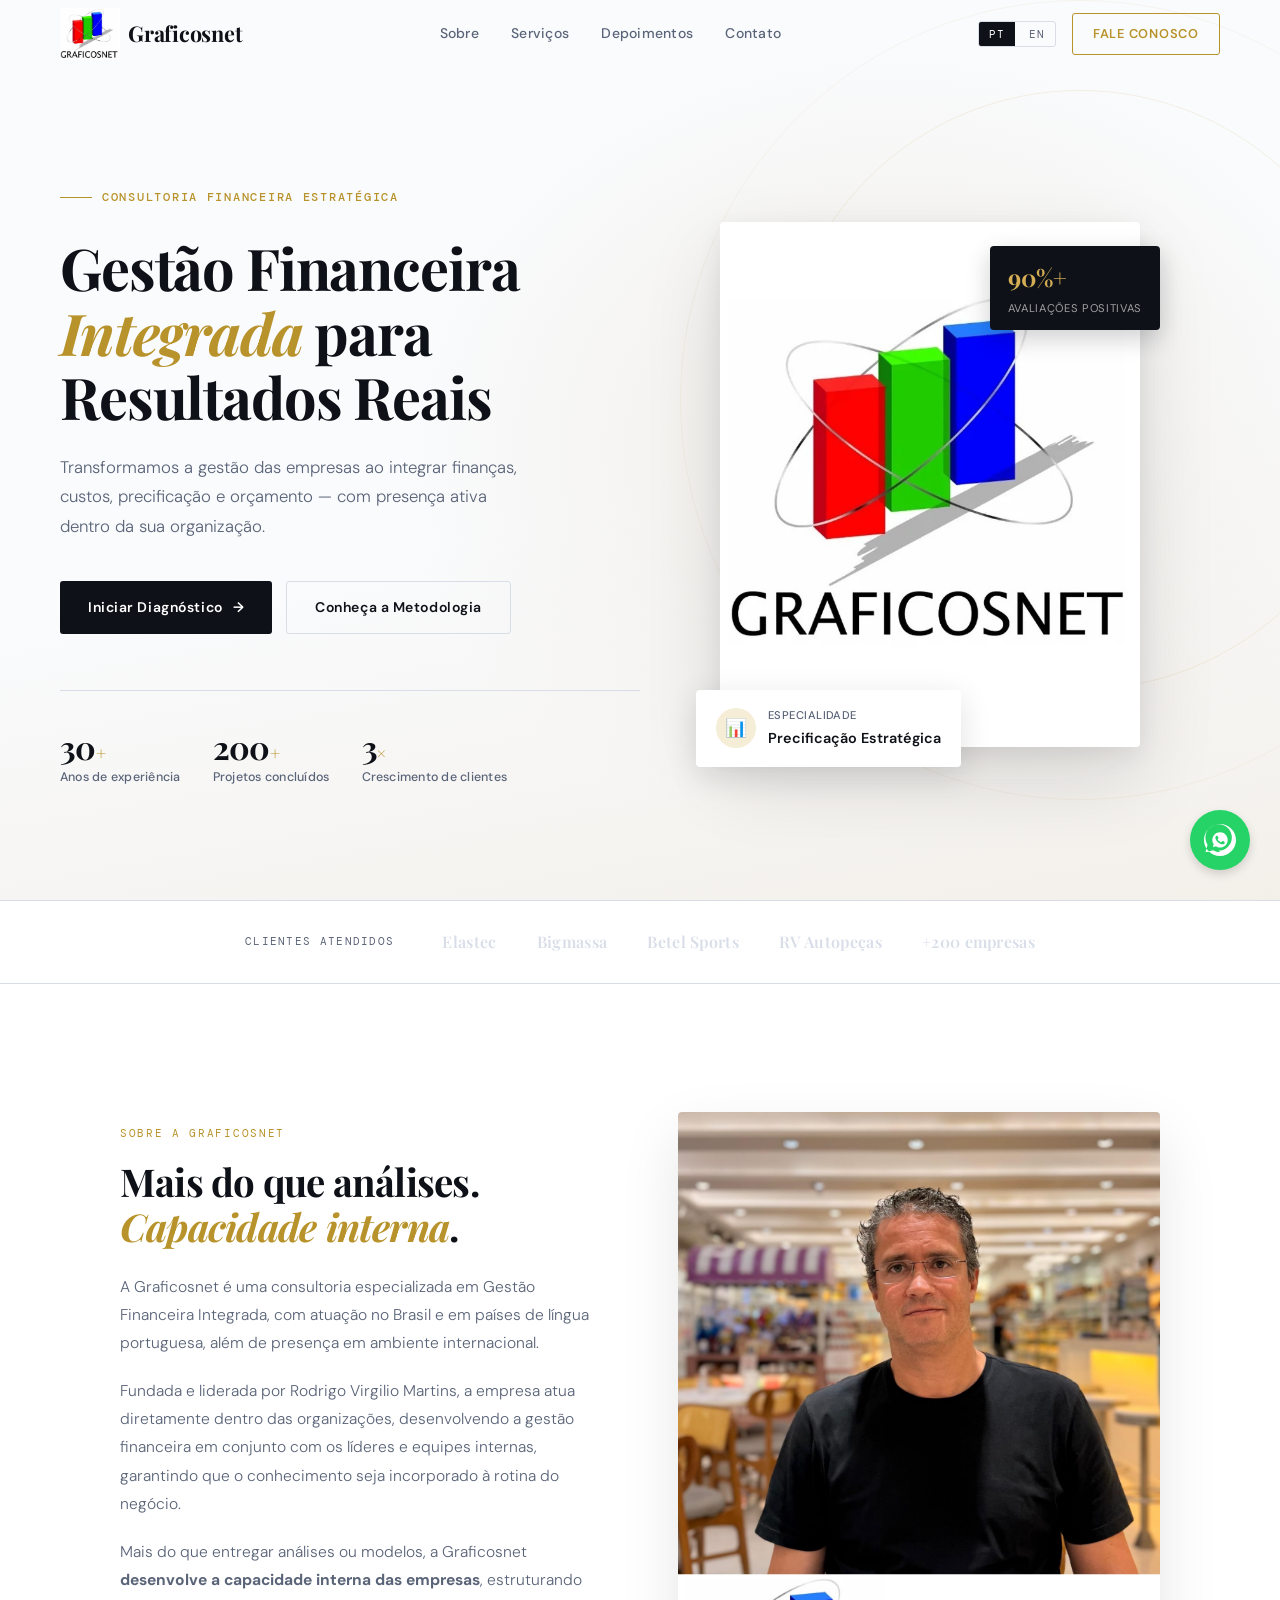
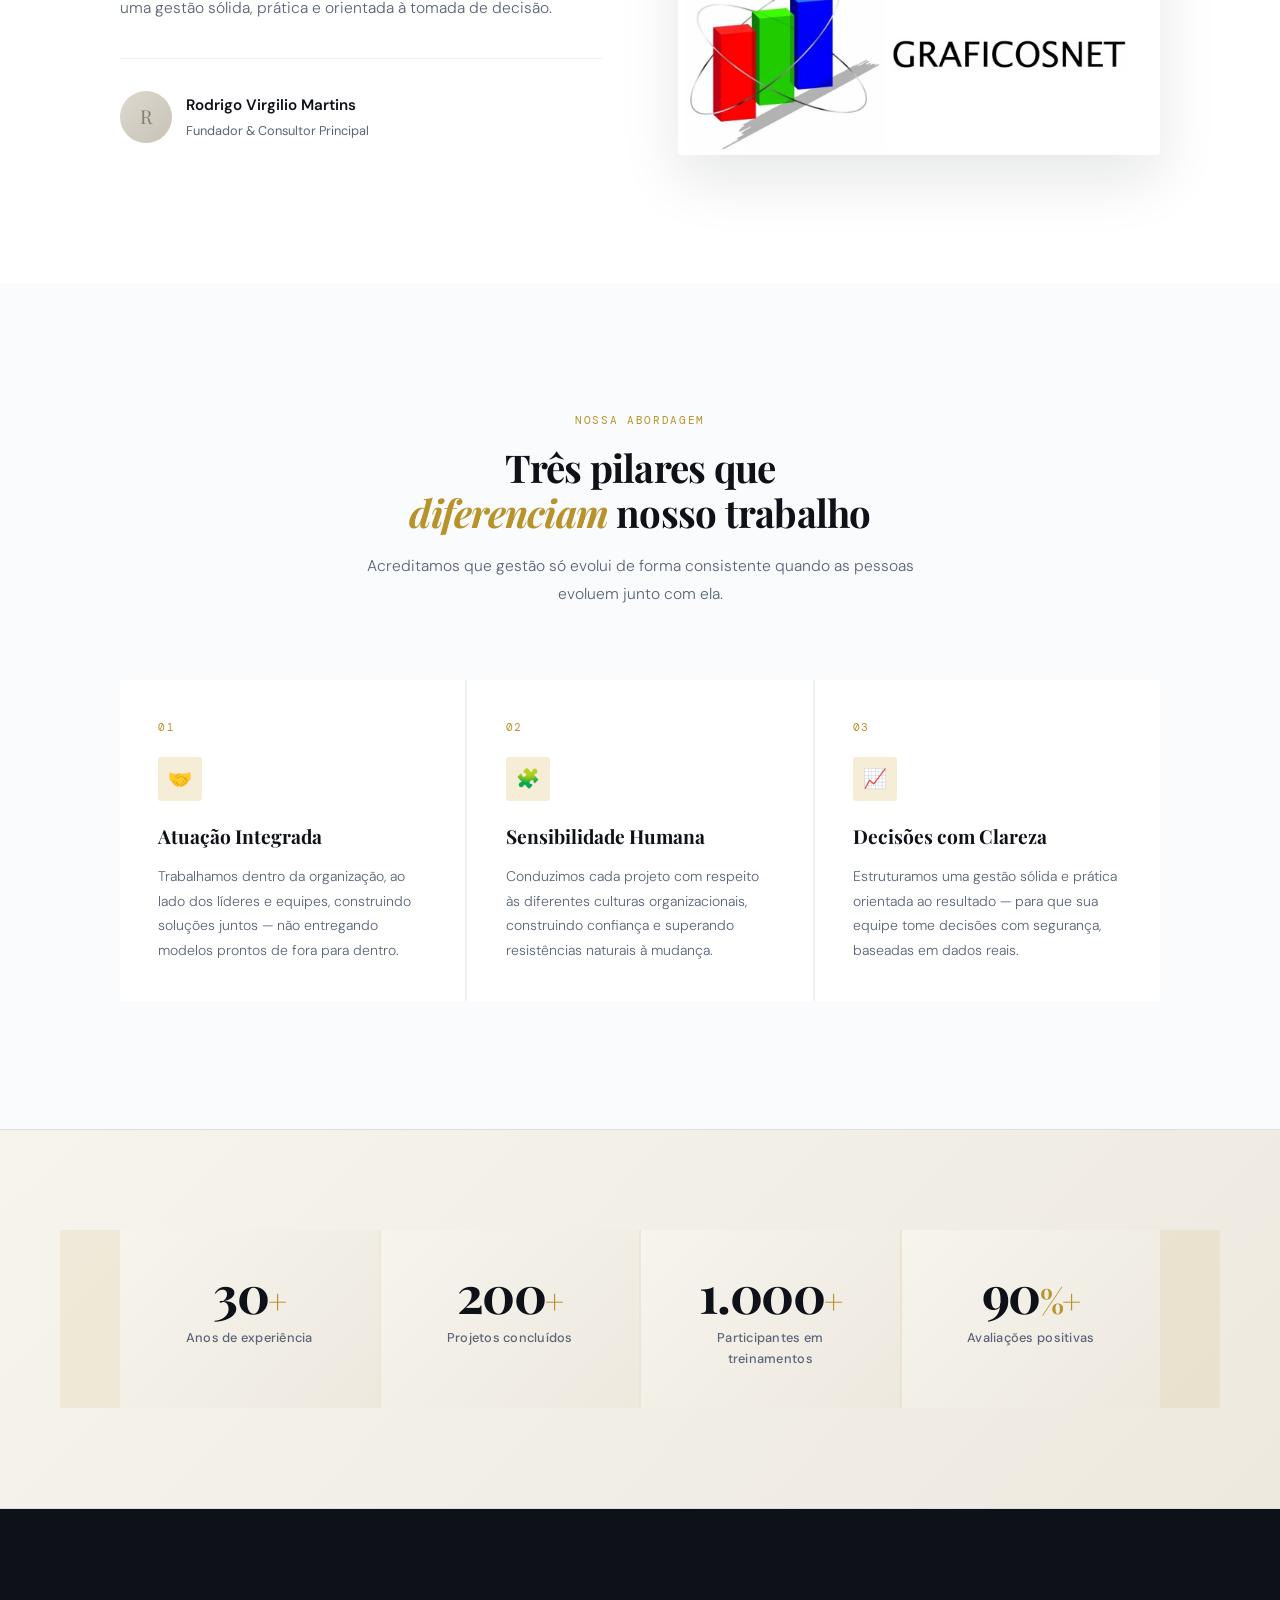
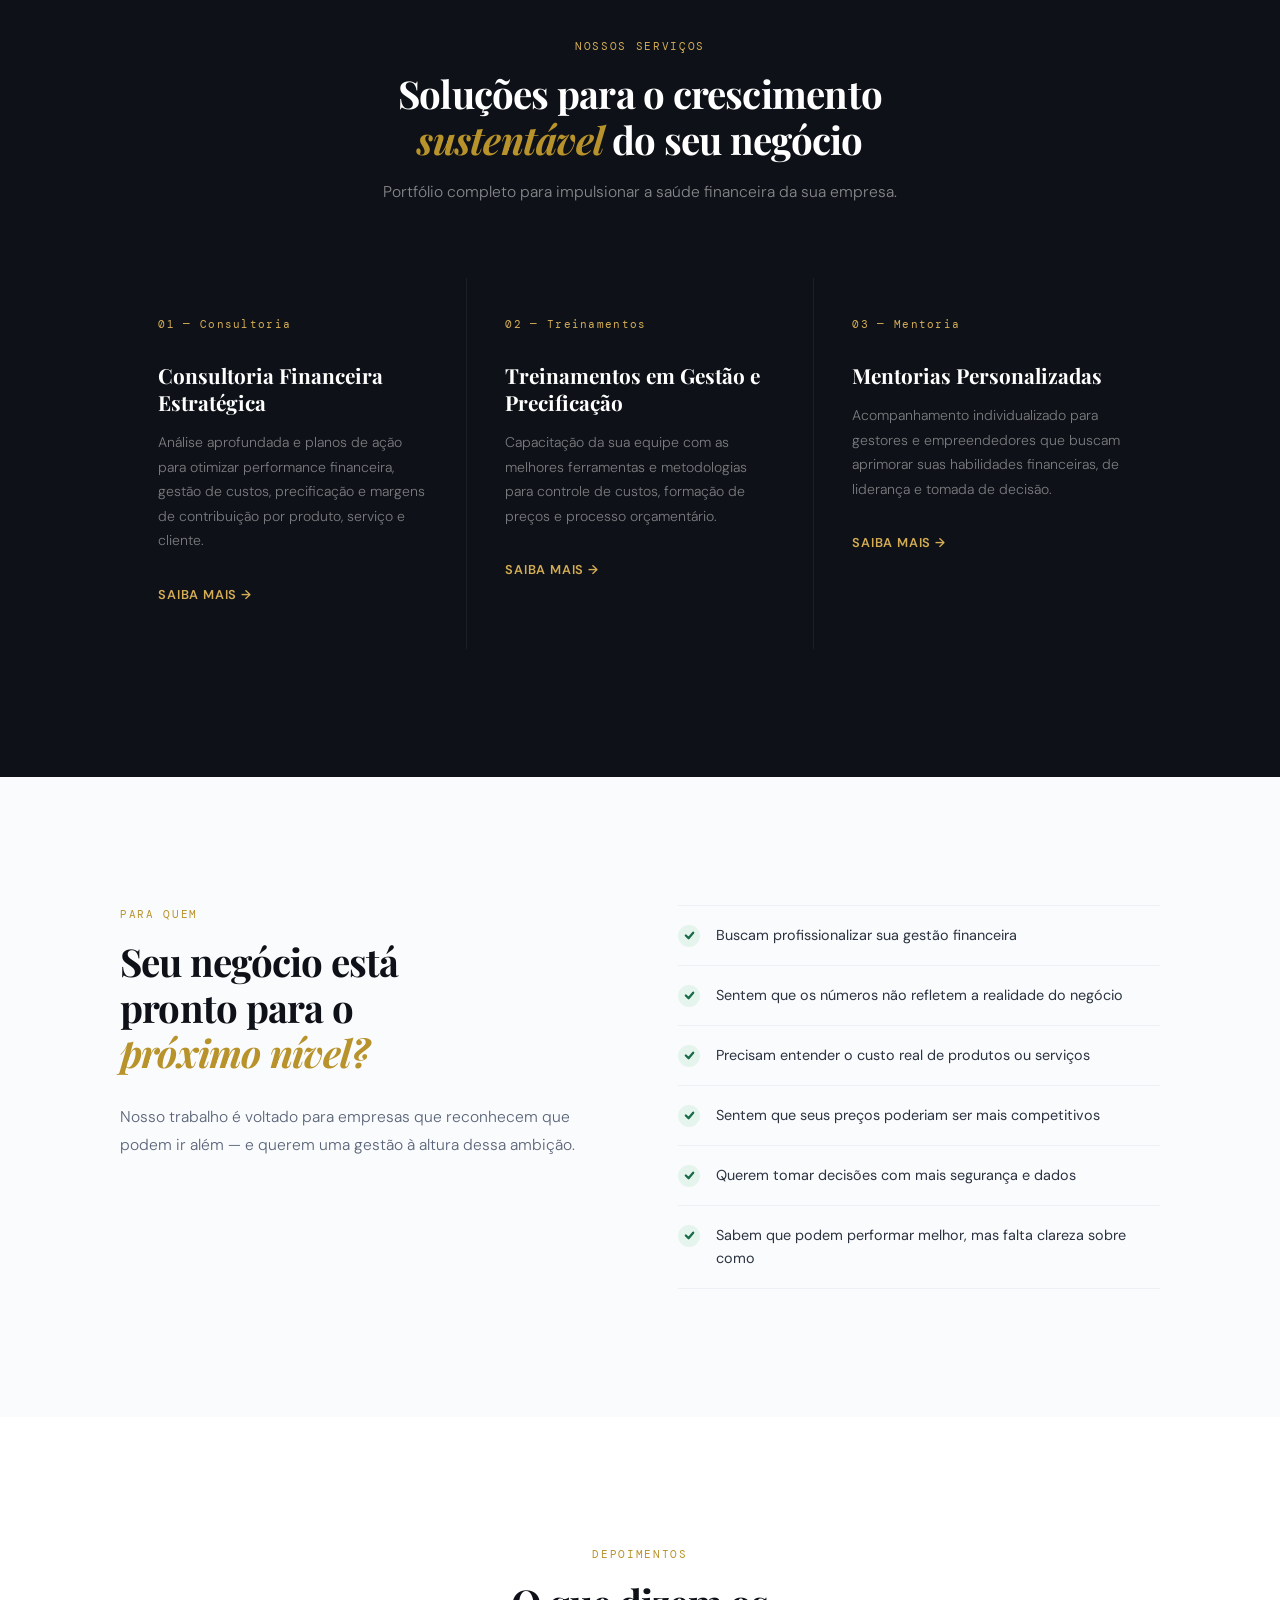
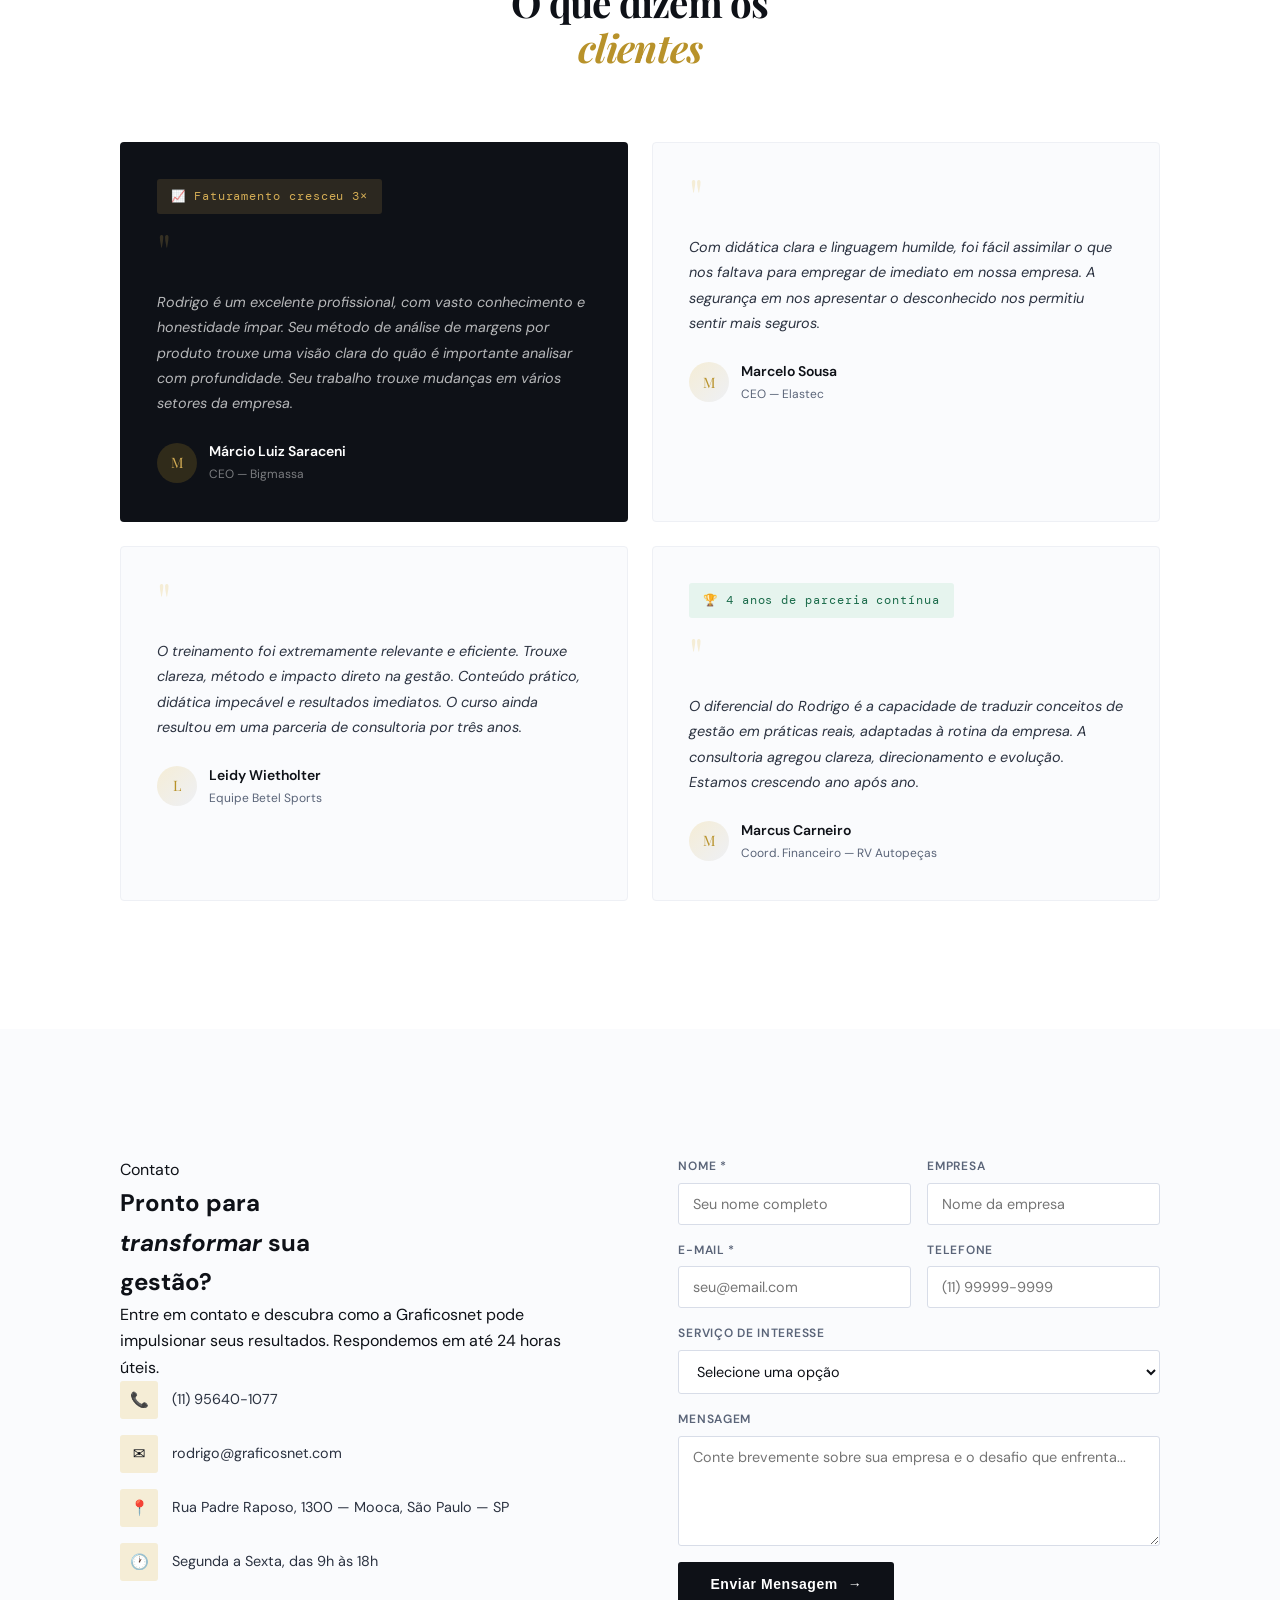
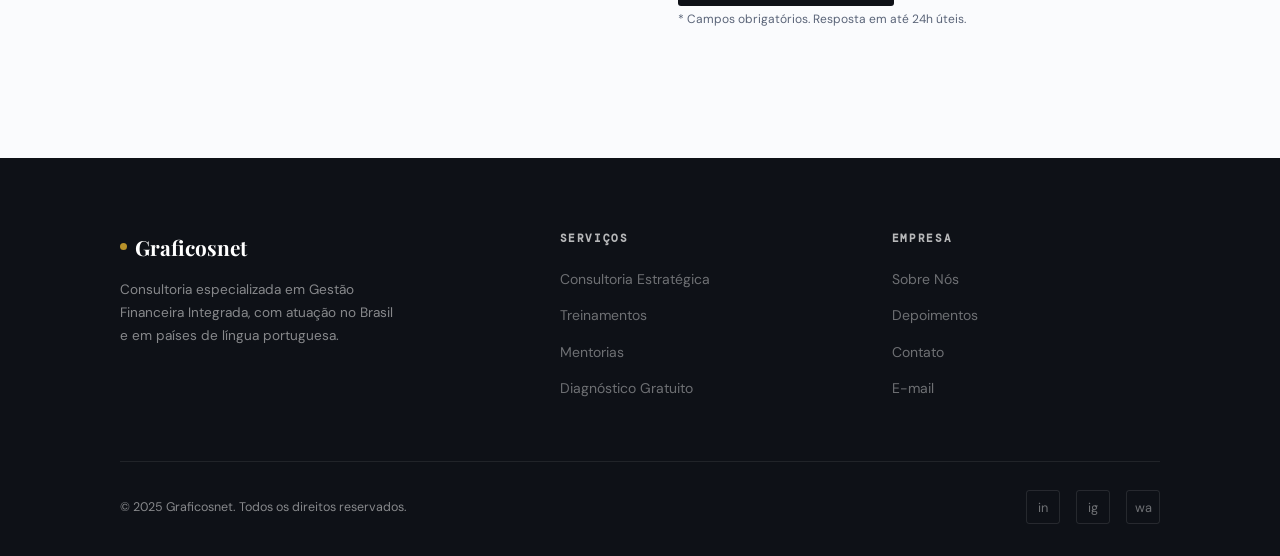
==== commit f3c52339: "feat: start 1.1.1 English" ====
--- a/index.html
+++ b/index.html
@@ -2028,31 +2028,220 @@
       // ── LANGUAGE TOGGLE ──
       const LANG = {
         pt: {
-          'hero-eyebrow': 'Consultoria Financeira Estratégica',
-          'hero-h1':
-            'Gestão Financeira<br><em>Integrada</em> para<br>Resultados Reais',
-          'hero-sub':
-            'Transformamos a gestão das empresas ao integrar finanças, custos, precificação e orçamento — com presença ativa dentro da sua organização.',
-          'btn-cta': 'Iniciar Diagnóstico',
-          'btn-sec': 'Conheça a Metodologia',
+          '.nav-links a[href="#sobre"]': 'Sobre',
+          '.nav-links a[href="#servicos"]': 'Serviços',
+          '.nav-links a[href="#depoimentos"]': 'Depoimentos',
+          '.nav-links a[href="#contato"]': 'Contato',
+          '.nav-cta': 'Fale Conosco',
+          '.mobile-menu a[href="#sobre"]': 'Sobre',
+          '.mobile-menu a[href="#servicos"]': 'Serviços',
+          '.mobile-menu a[href="#depoimentos"]': 'Depoimentos',
+          '.mobile-menu a[href="#contato"]:not(.m-cta)': 'Contato',
+          '.mobile-menu .m-cta': 'Fale Conosco',
+          '.hero-eyebrow': 'Consultoria Financeira Estratégica',
+          '.hero h1': 'Gestão Financeira<br><em>Integrada</em> para<br>Resultados Reais',
+          '.hero-sub': 'Transformamos a gestão das empresas ao integrar finanças, custos, precificação e orçamento — com presença ativa dentro da sua organização.',
+          '.hero-actions .btn-primary': 'Iniciar Diagnóstico <span class="arrow">→</span>',
+          '.hero-actions .btn-outline': 'Conheça a Metodologia',
+          '.hero-stats .stat-item:nth-child(1) .lbl': 'Anos de experiência',
+          '.hero-stats .stat-item:nth-child(2) .lbl': 'Projetos concluídos',
+          '.hero-stats .stat-item:nth-child(3) .lbl': 'Crescimento de clientes',
+          '.hero-badge .b-top': 'Especialidade',
+          '.hero-badge .b-bot': 'Precificação Estratégica',
+          '.hero-badge2 .b2-lbl': 'Avaliações positivas',
+          '.trust-label': 'Clientes atendidos',
+          '.sobre-label': 'Sobre a Graficosnet',
+          '.sobre h2': 'Mais do que análises.<br><em>Capacidade interna</em>.',
+          '.sobre-text:nth-of-type(1)': 'A Graficosnet é uma consultoria especializada em Gestão Financeira Integrada, com atuação no Brasil e em países de língua portuguesa, além de presença em ambiente internacional.',
+          '.sobre-text:nth-of-type(2)': 'Fundada e liderada por Rodrigo Virgilio Martins, a empresa atua diretamente dentro das organizações, desenvolvendo a gestão financeira em conjunto com os líderes e equipes internas, garantindo que o conhecimento seja incorporado à rotina do negócio.',
+          '.sobre-text:nth-of-type(3)': 'Mais do que entregar análises ou modelos, a Graficosnet <strong>desenvolve a capacidade interna das empresas</strong>, estruturando uma gestão sólida, prática e orientada à tomada de decisão.',
+          '.sobre-who .role': 'Fundador & Consultor Principal',
+          '.pilares .section-label': 'Nossa Abordagem',
+          '.pilares h2': 'Três pilares que<br><em>diferenciam</em> nosso trabalho',
+          '.pilares .section-head p': 'Acreditamos que gestão só evolui de forma consistente quando as pessoas evoluem junto com ela.',
+          '.pilar-card:nth-child(1) h3': 'Atuação Integrada',
+          '.pilar-card:nth-child(1) p': 'Trabalhamos dentro da organização, ao lado dos líderes e equipes, construindo soluções juntos — não entregando modelos prontos de fora para dentro.',
+          '.pilar-card:nth-child(2) h3': 'Sensibilidade Humana',
+          '.pilar-card:nth-child(2) p': 'Conduzimos cada projeto com respeito às diferentes culturas organizacionais, construindo confiança e superando resistências naturais à mudança.',
+          '.pilar-card:nth-child(3) h3': 'Decisões com Clareza',
+          '.pilar-card:nth-child(3) p': 'Estruturamos uma gestão sólida e prática orientada ao resultado — para que sua equipe tome decisões com segurança, baseadas em dados reais.',
+          '.numeros .numero-cell:nth-child(1) .small': 'Anos de experiência',
+          '.numeros .numero-cell:nth-child(2) .small': 'Projetos concluídos',
+          '.numeros .numero-cell:nth-child(3) .small': 'Participantes em treinamentos',
+          '.numeros .numero-cell:nth-child(4) .small': 'Avaliações positivas',
+          '.servicos .section-label': 'Nossos Serviços',
+          '.servicos h2': 'Soluções para o crescimento<br><em>sustentável</em> do seu negócio',
+          '.servicos .section-head p': 'Portfólio completo para impulsionar a saúde financeira da sua empresa.',
+          '.servico-card:nth-child(1) h3': 'Consultoria Financeira Estratégica',
+          '.servico-card:nth-child(1) p': 'Análise aprofundada e planos de ação para otimizar performance financeira, gestão de custos, precificação e margens de contribuição por produto, serviço e cliente.',
+          '.servico-card:nth-child(1) a': 'Saiba mais →',
+          '.servico-card:nth-child(2) h3': 'Treinamentos em Gestão e Precificação',
+          '.servico-card:nth-child(2) p': 'Capacitação da sua equipe com as melhores ferramentas e metodologias para controle de custos, formação de preços e processo orçamentário.',
+          '.servico-card:nth-child(2) a': 'Saiba mais →',
+          '.servico-card:nth-child(3) h3': 'Mentorias Personalizadas',
+          '.servico-card:nth-child(3) p': 'Acompanhamento individualizado para gestores e empreendedores que buscam aprimorar suas habilidades financeiras, de liderança e tomada de decisão.',
+          '.servico-card:nth-child(3) a': 'Saiba mais →',
+          '.pq-label': 'Para Quem',
+          '.para-quem h2': 'Seu negócio está<br>pronto para o<br><em>próximo nível?</em>',
+          '.pq-left p': 'Nosso trabalho é voltado para empresas que reconhecem que podem ir além — e querem uma gestão à altura dessa ambição.',
+          '.pq-item:nth-child(1) p': 'Buscam profissionalizar sua gestão financeira',
+          '.pq-item:nth-child(2) p': 'Sentem que os números não refletem a realidade do negócio',
+          '.pq-item:nth-child(3) p': 'Precisam entender o custo real de produtos ou serviços',
+          '.pq-item:nth-child(4) p': 'Sentem que seus preços poderiam ser mais competitivos',
+          '.pq-item:nth-child(5) p': 'Querem tomar decisões com mais segurança e dados',
+          '.pq-item:nth-child(6) p': 'Sabem que podem performar melhor, mas falta clareza sobre como',
+          '.depoimentos .section-label': 'Depoimentos',
+          '.depoimentos h2': 'O que dizem os<br><em>clientes</em>',
+          '.contato .c-label': 'Contato',
+          '.contato h2': 'Pronto para<br><em>transformar</em> sua<br>gestão?',
+          '.contato .reveal-left p': 'Entre em contato e descubra como a Graficosnet pode impulsionar seus resultados. Respondemos em até 24 horas úteis.',
+          '.ci-row:nth-child(4) .ci-text': 'Segunda a Sexta, das 9h às 18h',
+          '.form-group:nth-child(1) label': 'Nome *',
+          '.form-group:nth-child(1) input': '::placeholder::Seu nome completo',
+          '.form-group:nth-child(2) label': 'Empresa',
+          '.form-group:nth-child(2) input': '::placeholder::Nome da empresa',
+          '.form-row:nth-child(2) .form-group:nth-child(1) label': 'E-mail *',
+          '.form-row:nth-child(2) .form-group:nth-child(2) label': 'Telefone',
+          '.contato-form > .form-group:nth-child(3) label': 'Serviço de interesse',
+          '.contato-form > .form-group:nth-child(3) option:nth-child(1)': 'Selecione uma opção',
+          '.contato-form > .form-group:nth-child(3) option:nth-child(2)': 'Consultoria Financeira Estratégica',
+          '.contato-form > .form-group:nth-child(3) option:nth-child(3)': 'Treinamento em Gestão e Precificação',
+          '.contato-form > .form-group:nth-child(3) option:nth-child(4)': 'Mentoria Personalizada',
+          '.contato-form > .form-group:nth-child(3) option:nth-child(5)': 'Outro / Não sei ainda',
+          '.contato-form > .form-group:nth-child(4) label': 'Mensagem',
+          '.contato-form > .form-group:nth-child(4) textarea': '::placeholder::Conte brevemente sobre sua empresa e o desafio que enfrenta...',
+          '.form-submit': 'Enviar Mensagem <span>→</span>',
+          '.form-note': '* Campos obrigatórios. Resposta em até 24h úteis.',
+          '.footer-brand p': 'Consultoria especializada em Gestão Financeira Integrada, com atuação no Brasil e em países de língua portuguesa.',
+          '.footer-col:nth-child(2) h4': 'Serviços',
+          '.footer-col:nth-child(2) li:nth-child(1) a': 'Consultoria Estratégica',
+          '.footer-col:nth-child(2) li:nth-child(2) a': 'Treinamentos',
+          '.footer-col:nth-child(2) li:nth-child(3) a': 'Mentorias',
+          '.footer-col:nth-child(2) li:nth-child(4) a': 'Diagnóstico Gratuito',
+          '.footer-col:nth-child(3) h4': 'Empresa',
+          '.footer-col:nth-child(3) li:nth-child(1) a': 'Sobre Nós',
+          '.footer-col:nth-child(3) li:nth-child(2) a': 'Depoimentos',
+          '.footer-col:nth-child(3) li:nth-child(3) a': 'Contato',
+          '.footer-bottom p': '© 2026 Graficosnet. Todos os direitos reservados.'
         },
         en: {
-          'hero-eyebrow': 'Strategic Financial Consultancy',
-          'hero-h1':
-            '<em>Integrated</em> Financial<br>Management for<br>Real Results',
-          'hero-sub':
-            'We transform business management by integrating finance, cost management, pricing and budgeting — with an active presence inside your organization.',
-          'btn-cta': 'Start Diagnosis',
-          'btn-sec': 'Our Methodology',
-        },
-      }
+          '.nav-links a[href="#sobre"]': 'About',
+          '.nav-links a[href="#servicos"]': 'Services',
+          '.nav-links a[href="#depoimentos"]': 'Testimonials',
+          '.nav-links a[href="#contato"]': 'Contact',
+          '.nav-cta': 'Contact Us',
+          '.mobile-menu a[href="#sobre"]': 'About',
+          '.mobile-menu a[href="#servicos"]': 'Services',
+          '.mobile-menu a[href="#depoimentos"]': 'Testimonials',
+          '.mobile-menu a[href="#contato"]:not(.m-cta)': 'Contact',
+          '.mobile-menu .m-cta': 'Contact Us',
+          '.hero-eyebrow': 'Strategic Financial Consultancy',
+          '.hero h1': '<em>Integrated</em> Financial<br>Management for<br>Real Results',
+          '.hero-sub': 'We transform business management by integrating finance, cost management, pricing and budgeting — with an active presence inside your organization.',
+          '.hero-actions .btn-primary': 'Start Diagnosis <span class="arrow">→</span>',
+          '.hero-actions .btn-outline': 'Our Methodology',
+          '.hero-stats .stat-item:nth-child(1) .lbl': 'Years of experience',
+          '.hero-stats .stat-item:nth-child(2) .lbl': 'Completed projects',
+          '.hero-stats .stat-item:nth-child(3) .lbl': 'Client growth',
+          '.hero-badge .b-top': 'Specialty',
+          '.hero-badge .b-bot': 'Strategic Pricing',
+          '.hero-badge2 .b2-lbl': 'Positive reviews',
+          '.trust-label': 'Clients served',
+          '.sobre-label': 'About Graficosnet',
+          '.sobre h2': 'More than analysis.<br><em>Internal capacity</em>.',
+          '.sobre-text:nth-of-type(1)': 'Graficosnet is a consultancy specialized in Integrated Financial Management, operating in Brazil and Portuguese-speaking countries, as well as an international presence.',
+          '.sobre-text:nth-of-type(2)': 'Founded and led by Rodrigo Virgilio Martins, the company works directly inside organizations, developing financial management alongside internal leaders and teams, ensuring that knowledge is incorporated into the business routine.',
+          '.sobre-text:nth-of-type(3)': 'More than delivering analysis or models, Graficosnet <strong>develops the internal capacity of companies</strong>, structuring a solid, practical management oriented towards decision making.',
+          '.sobre-who .role': 'Founder & Principal Consultant',
+          '.pilares .section-label': 'Our Approach',
+          '.pilares h2': 'Three pillars that<br><em>differentiate</em> our work',
+          '.pilares .section-head p': 'We believe management only evolves consistently when people evolve with it.',
+          '.pilar-card:nth-child(1) h3': 'Integrated Action',
+          '.pilar-card:nth-child(1) p': 'We work inside the organization, alongside leaders and teams, building solutions together — not delivering ready-made models from the outside in.',
+          '.pilar-card:nth-child(2) h3': 'Human Sensitivity',
+          '.pilar-card:nth-child(2) p': 'We conduct each project with respect to different organizational cultures, building trust and overcoming natural resistance to change.',
+          '.pilar-card:nth-child(3) h3': 'Decisions with Clarity',
+          '.pilar-card:nth-child(3) p': 'We structure solid and practical management oriented towards results — so your team can make decisions safely, based on real data.',
+          '.numeros .numero-cell:nth-child(1) .small': 'Years of experience',
+          '.numeros .numero-cell:nth-child(2) .small': 'Completed projects',
+          '.numeros .numero-cell:nth-child(3) .small': 'Training participants',
+          '.numeros .numero-cell:nth-child(4) .small': 'Positive reviews',
+          '.servicos .section-label': 'Our Services',
+          '.servicos h2': 'Solutions for the sustainable<br><em>growth</em> of your business',
+          '.servicos .section-head p': 'Complete portfolio to boost your company\'s financial health.',
+          '.servico-card:nth-child(1) h3': 'Strategic Financial Consultancy',
+          '.servico-card:nth-child(1) p': 'In-depth analysis and action plans to optimize financial performance, cost management, pricing, and contribution margins per product, service, and client.',
+          '.servico-card:nth-child(1) a': 'Learn more →',
+          '.servico-card:nth-child(2) h3': 'Management and Pricing Training',
+          '.servico-card:nth-child(2) p': 'Training your team with the best tools and methodologies for cost control, pricing, and budgeting processes.',
+          '.servico-card:nth-child(2) a': 'Learn more →',
+          '.servico-card:nth-child(3) h3': 'Personalized Mentoring',
+          '.servico-card:nth-child(3) p': 'Individualized support for managers and entrepreneurs seeking to improve their financial, leadership, and decision-making skills.',
+          '.servico-card:nth-child(3) a': 'Learn more →',
+          '.pq-label': 'For Whom',
+          '.para-quem h2': 'Is your business<br>ready for the<br><em>next level?</em>',
+          '.pq-left p': 'Our work is aimed at companies that recognize they can go further — and want management matching that ambition.',
+          '.pq-item:nth-child(1) p': 'Seeking to professionalize their financial management',
+          '.pq-item:nth-child(2) p': 'Feel that numbers do not reflect the reality of the business',
+          '.pq-item:nth-child(3) p': 'Need to understand the real cost of products or services',
+          '.pq-item:nth-child(4) p': 'Feel their prices could be more competitive',
+          '.pq-item:nth-child(5) p': 'Want to make decisions with more safety and data',
+          '.pq-item:nth-child(6) p': 'Know they can perform better, but lack clarity on how',
+          '.depoimentos .section-label': 'Testimonials',
+          '.depoimentos h2': 'What our<br><em>clients</em> say',
+          '.contato .c-label': 'Contact',
+          '.contato h2': 'Ready to<br><em>transform</em> your<br>management?',
+          '.contato .reveal-left p': 'Contact us and discover how Graficosnet can boost your results. We respond within 24 business hours.',
+          '.ci-row:nth-child(4) .ci-text': 'Monday to Friday, 9am to 6pm',
+          '.form-group:nth-child(1) label': 'Name *',
+          '.form-group:nth-child(1) input': '::placeholder::Your full name',
+          '.form-group:nth-child(2) label': 'Company',
+          '.form-group:nth-child(2) input': '::placeholder::Company name',
+          '.form-row:nth-child(2) .form-group:nth-child(1) label': 'Email *',
+          '.form-row:nth-child(2) .form-group:nth-child(2) label': 'Phone',
+          '.contato-form > .form-group:nth-child(3) label': 'Service of interest',
+          '.contato-form > .form-group:nth-child(3) option:nth-child(1)': 'Select an option',
+          '.contato-form > .form-group:nth-child(3) option:nth-child(2)': 'Strategic Financial Consultancy',
+          '.contato-form > .form-group:nth-child(3) option:nth-child(3)': 'Management and Pricing Training',
+          '.contato-form > .form-group:nth-child(3) option:nth-child(4)': 'Personalized Mentoring',
+          '.contato-form > .form-group:nth-child(3) option:nth-child(5)': 'Other / I don\'t know yet',
+          '.contato-form > .form-group:nth-child(4) label': 'Message',
+          '.contato-form > .form-group:nth-child(4) textarea': '::placeholder::Briefly tell us about your company and the challenge you face...',
+          '.form-submit': 'Send Message <span>→</span>',
+          '.form-note': '* Required fields. Response within 24 business hours.',
+          '.footer-brand p': 'Specialized consultancy in Integrated Financial Management, operating in Brazil and Portuguese-speaking countries.',
+          '.footer-col:nth-child(2) h4': 'Services',
+          '.footer-col:nth-child(2) li:nth-child(1) a': 'Strategic Consultancy',
+          '.footer-col:nth-child(2) li:nth-child(2) a': 'Training',
+          '.footer-col:nth-child(2) li:nth-child(3) a': 'Mentoring',
+          '.footer-col:nth-child(2) li:nth-child(4) a': 'Free Diagnosis',
+          '.footer-col:nth-child(3) h4': 'Company',
+          '.footer-col:nth-child(3) li:nth-child(1) a': 'About Us',
+          '.footer-col:nth-child(3) li:nth-child(2) a': 'Testimonials',
+          '.footer-col:nth-child(3) li:nth-child(3) a': 'Contact',
+          '.footer-bottom p': '© 2026 Graficosnet. All rights reserved.'
+        }
+      };
 
       function setLang(lang) {
-        document
-          .querySelectorAll('.lang-btn')
-          .forEach((b) =>
-            b.classList.toggle('active', b.textContent === lang.toUpperCase())
-          )
+        document.documentElement.lang = lang === 'pt' ? 'pt-BR' : 'en';
+        document.querySelectorAll('.lang-btn').forEach((b) => {
+          b.classList.toggle('active', b.textContent.toLowerCase() === lang.toLowerCase());
+        });
+
+        const t = LANG[lang];
+        if (!t) return;
+        
+        for (const selector in t) {
+          const el = document.querySelector(selector);
+          if (el) {
+            if (t[selector].startsWith('::placeholder::')) {
+              el.placeholder = t[selector].replace('::placeholder::', '');
+            } else {
+              el.innerHTML = t[selector];
+            }
+          }
+        }
       }
 
       // ── FORM ──
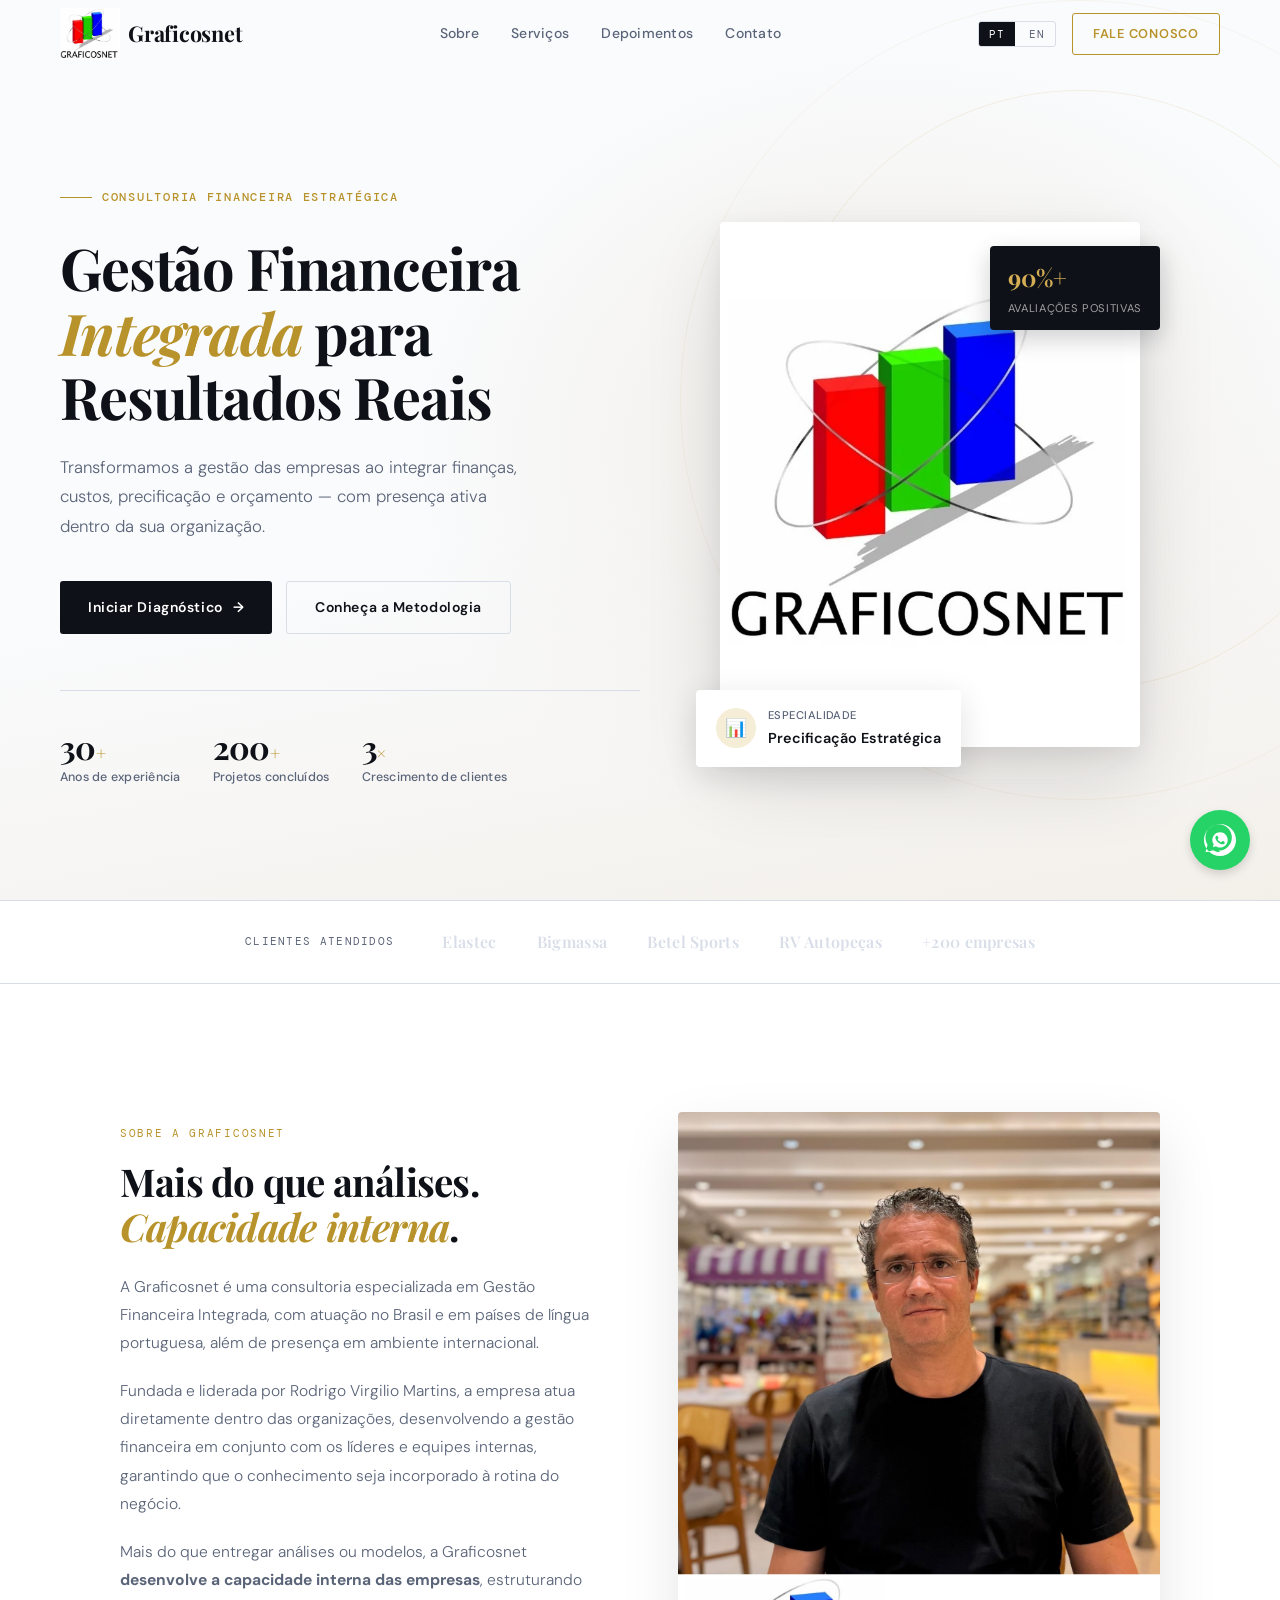
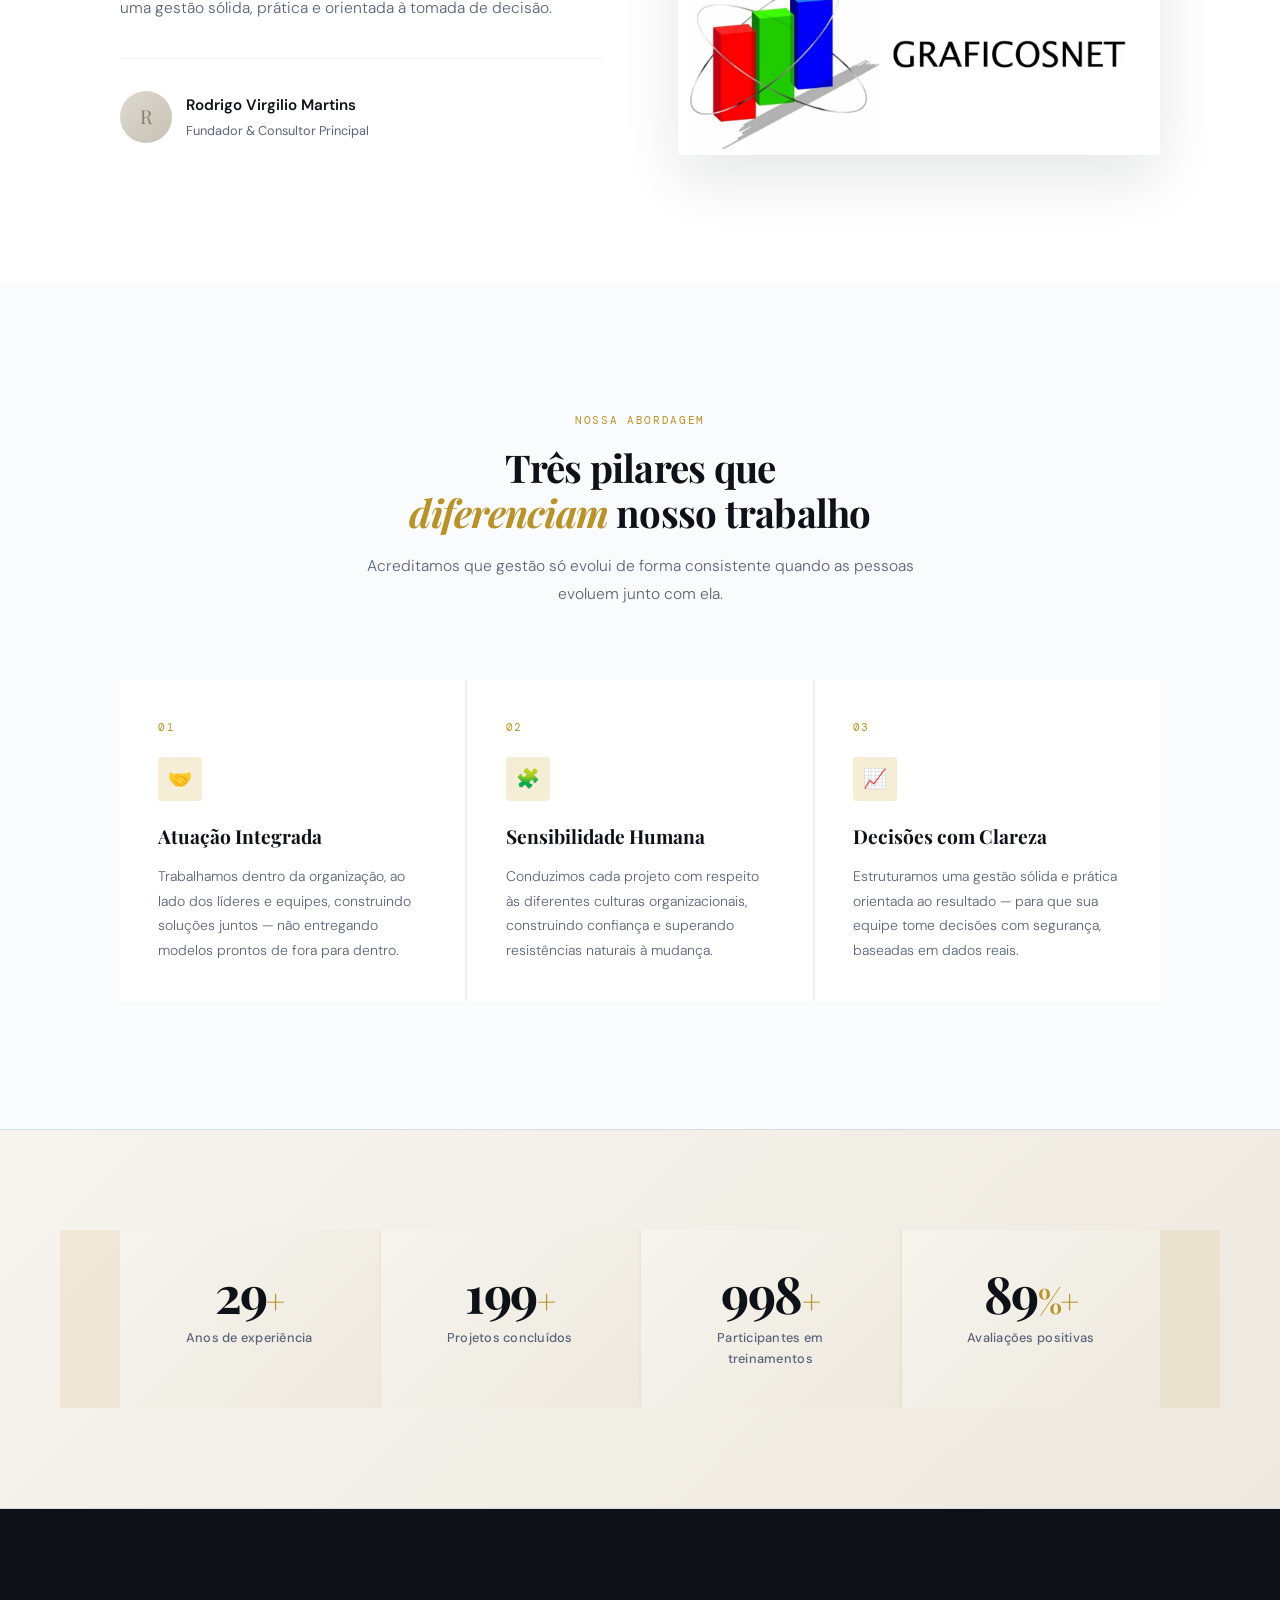
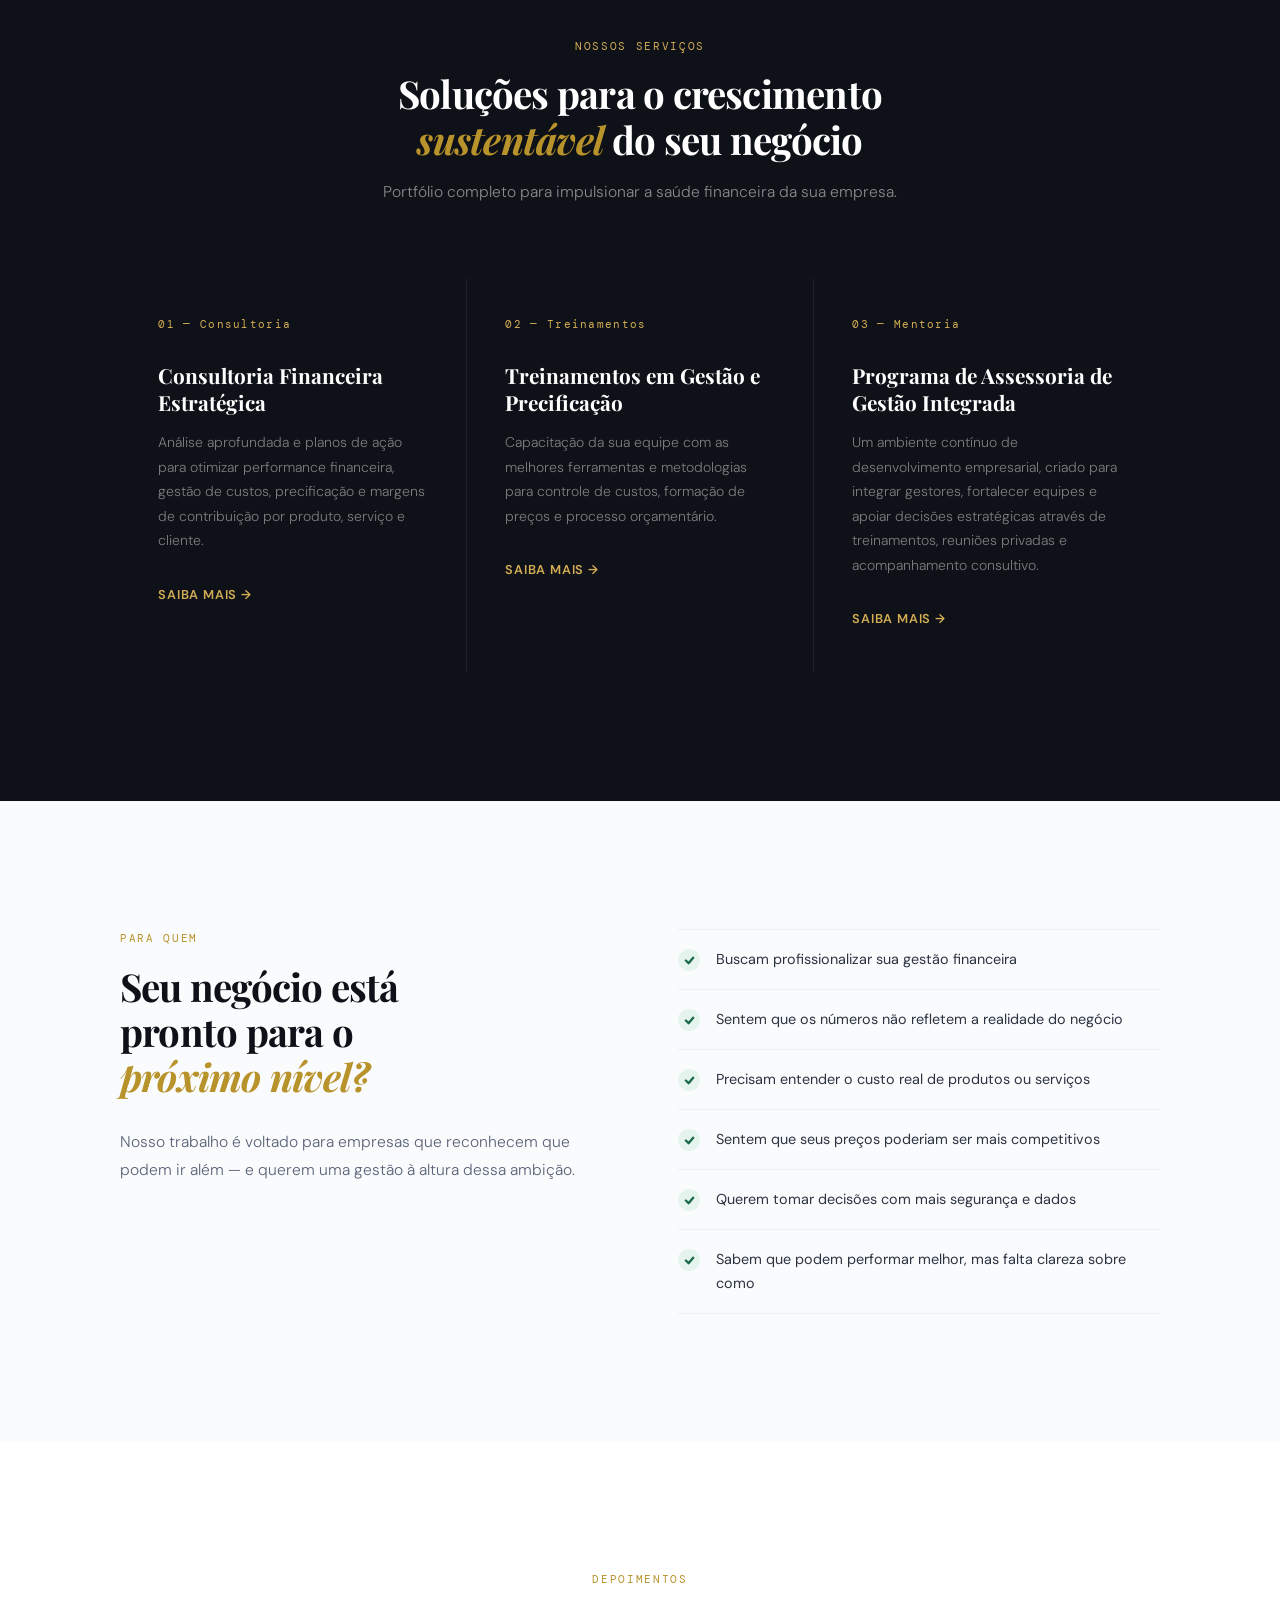
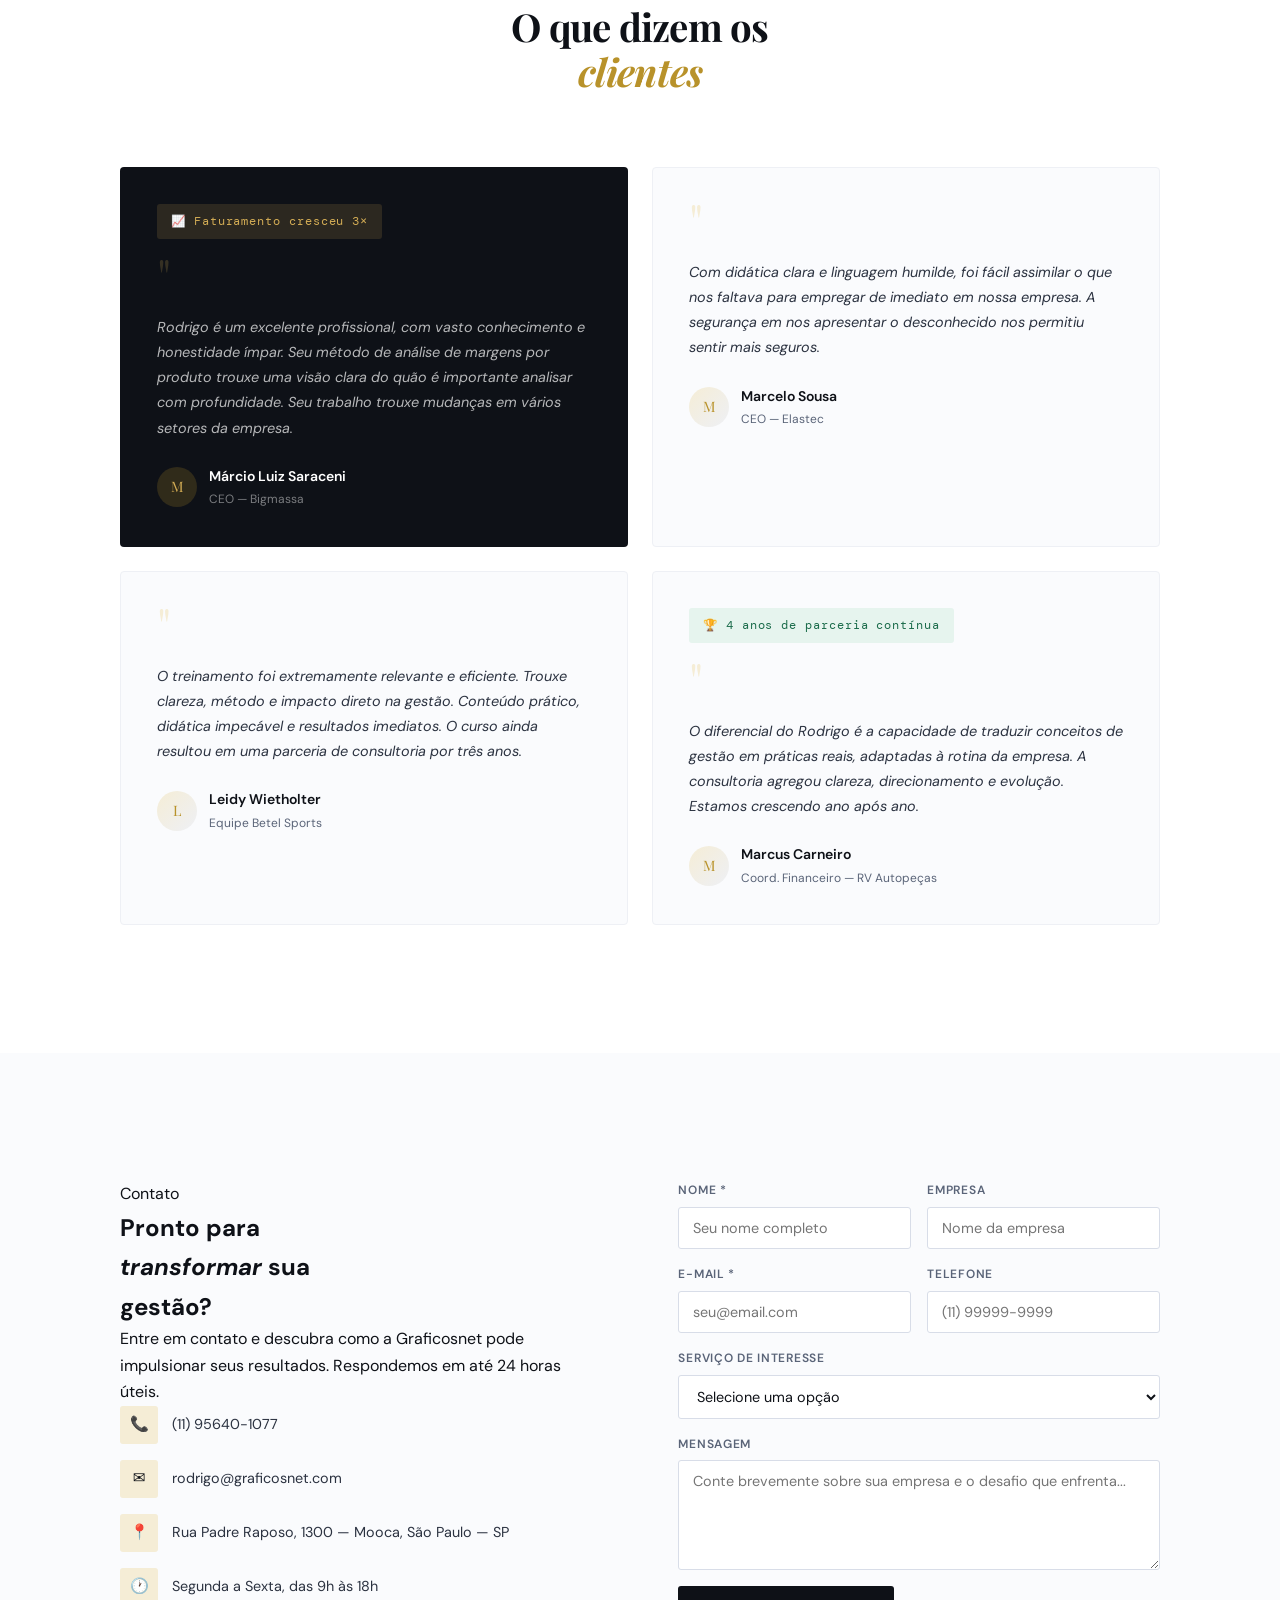
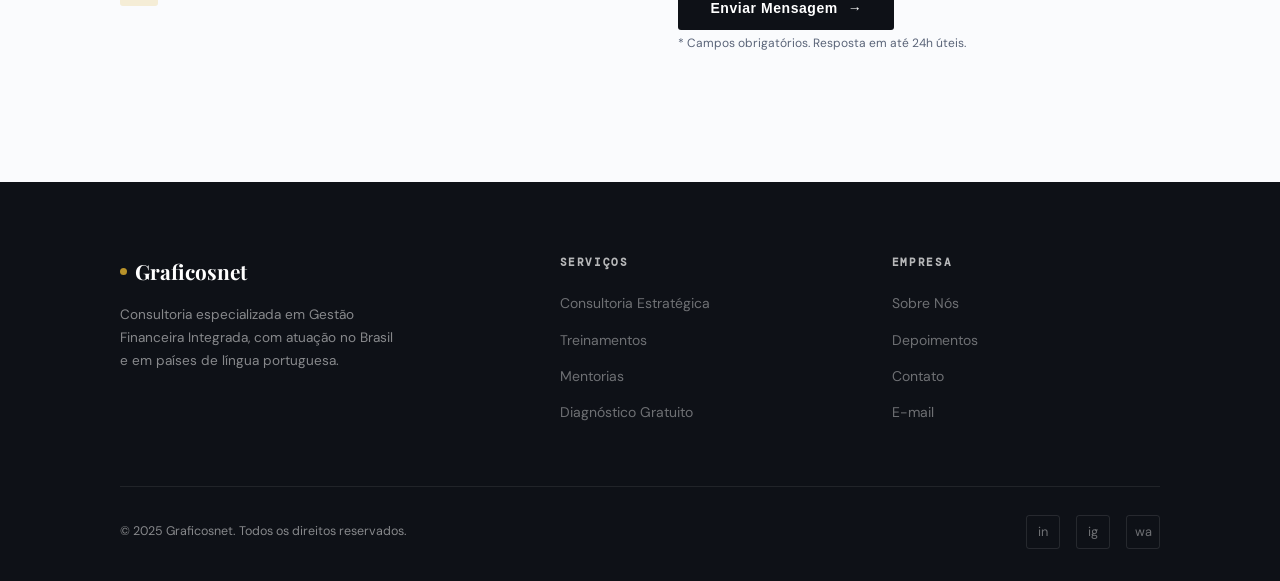
==== commit bbc753a2: "feat: start 1.1.2 mudar 01" ====
--- a/index.html
+++ b/index.html
@@ -1698,11 +1698,9 @@
           </div>
           <div class="servico-card reveal" data-delay="3">
             <div class="servico-num">03 — Mentoria</div>
-            <h3>Mentorias Personalizadas</h3>
+            <h3>Programa de Assessoria de Gestão Integrada</h3>
             <p>
-              Acompanhamento individualizado para gestores e empreendedores que
-              buscam aprimorar suas habilidades financeiras, de liderança e
-              tomada de decisão.
+              Um ambiente contínuo de desenvolvimento empresarial, criado para integrar gestores, fortalecer equipes e apoiar decisões estratégicas através de treinamentos, reuniões privadas e acompanhamento consultivo.
             </p>
             <a href="#contato" class="servico-link">Saiba mais →</a>
           </div>
@@ -2231,7 +2229,7 @@
 
         const t = LANG[lang];
         if (!t) return;
-        
+
         for (const selector in t) {
           const el = document.querySelector(selector);
           if (el) {
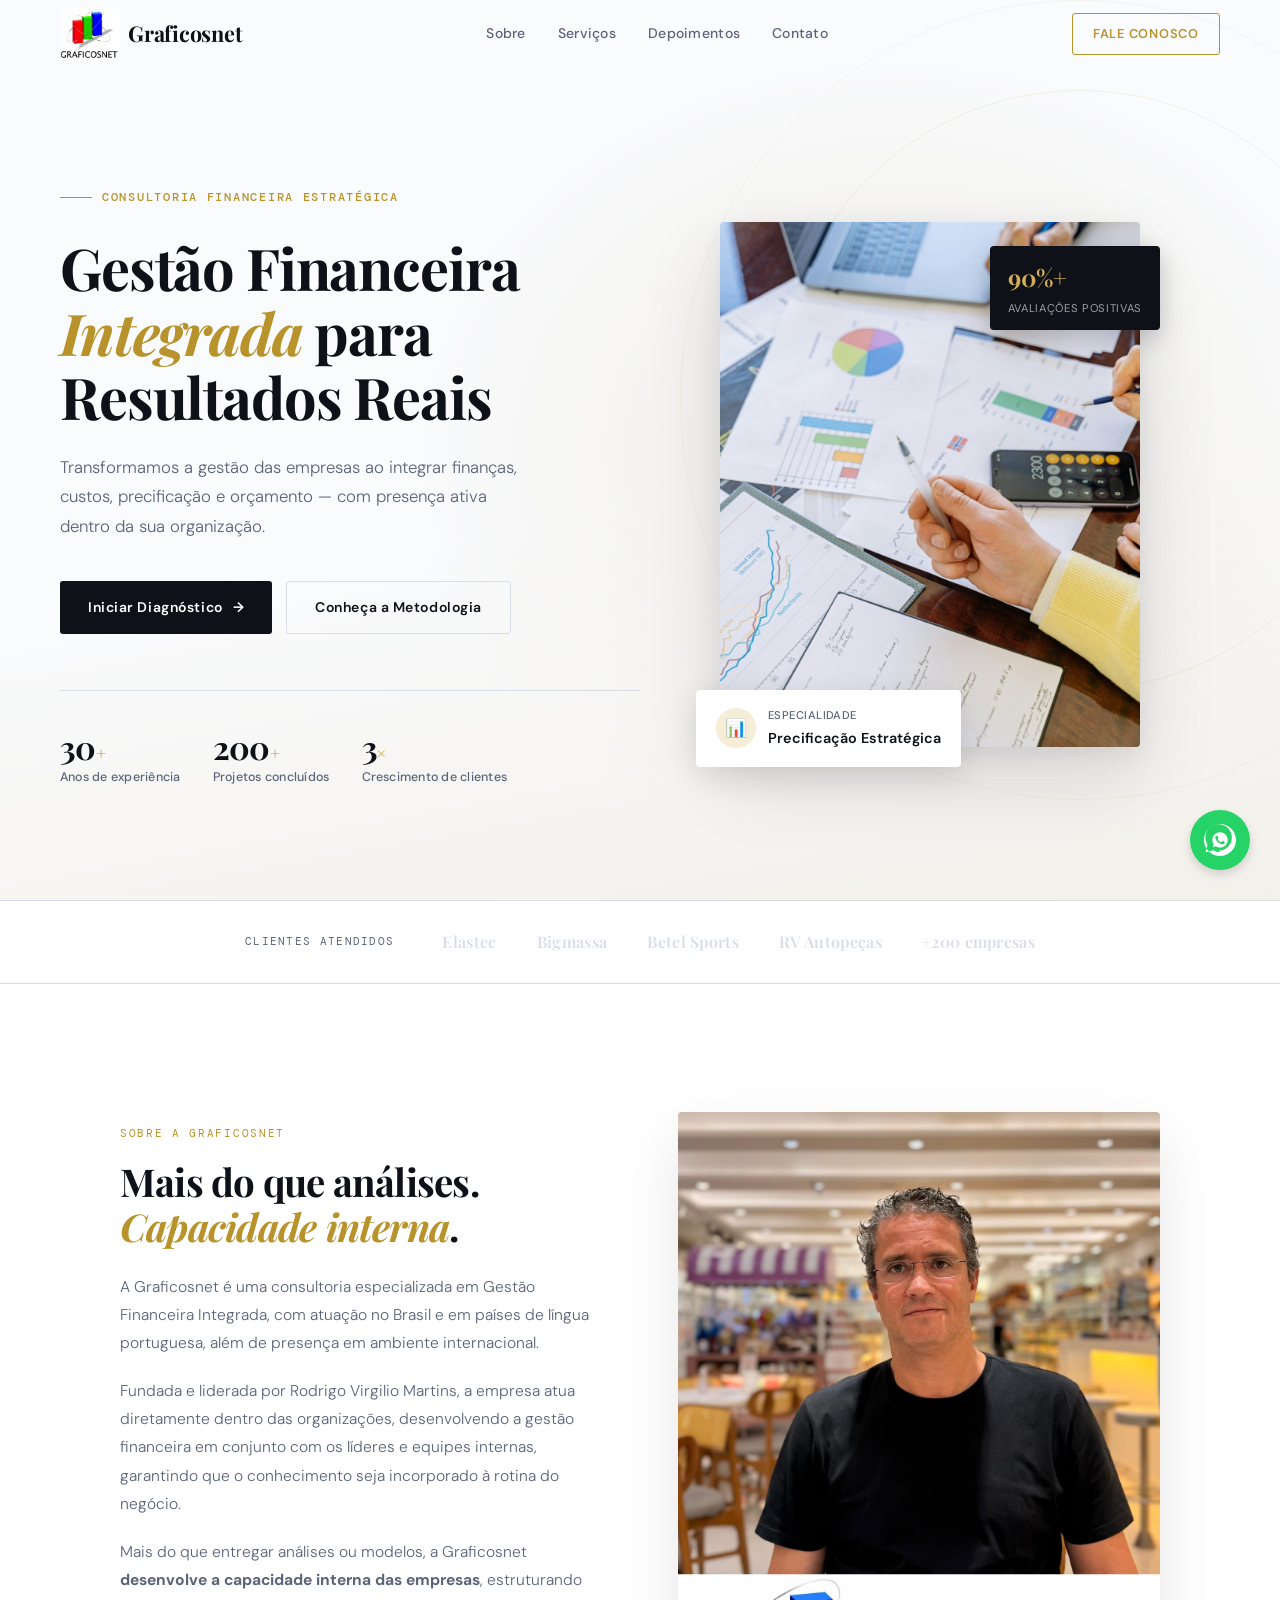
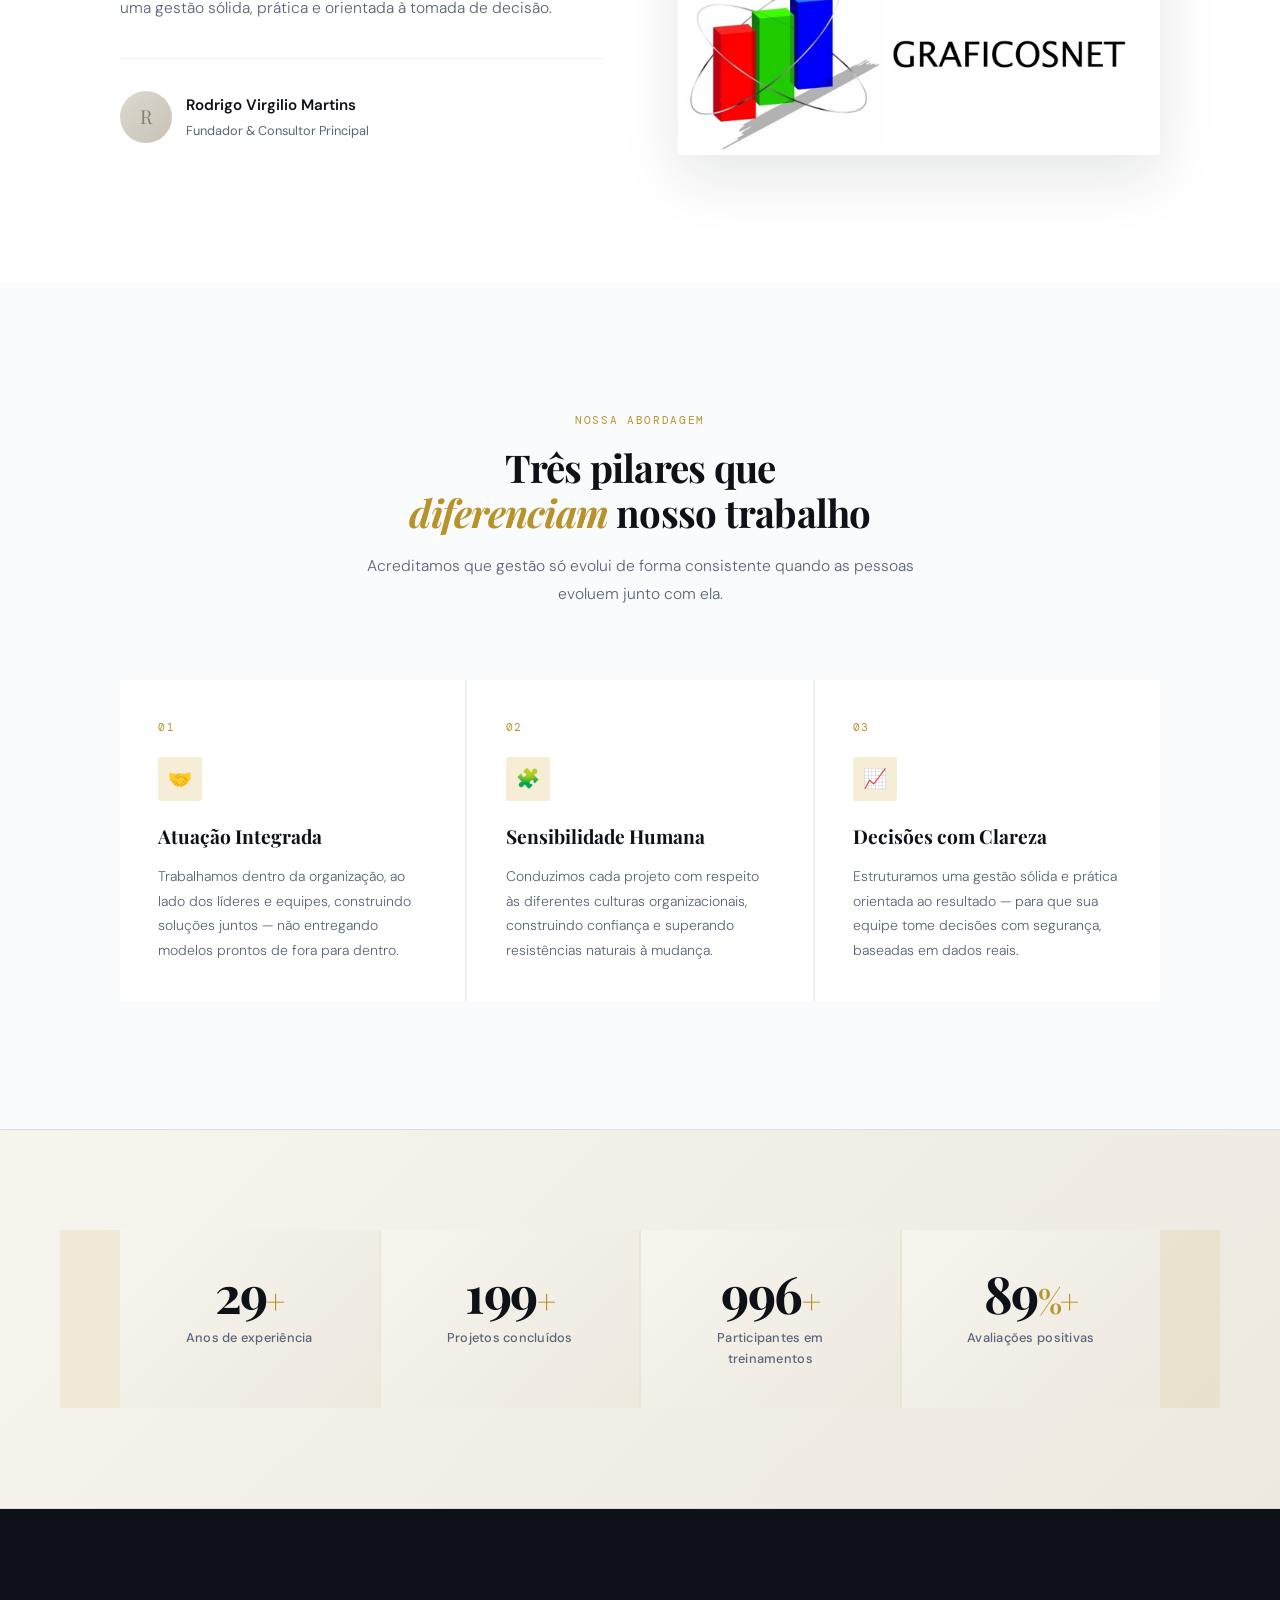
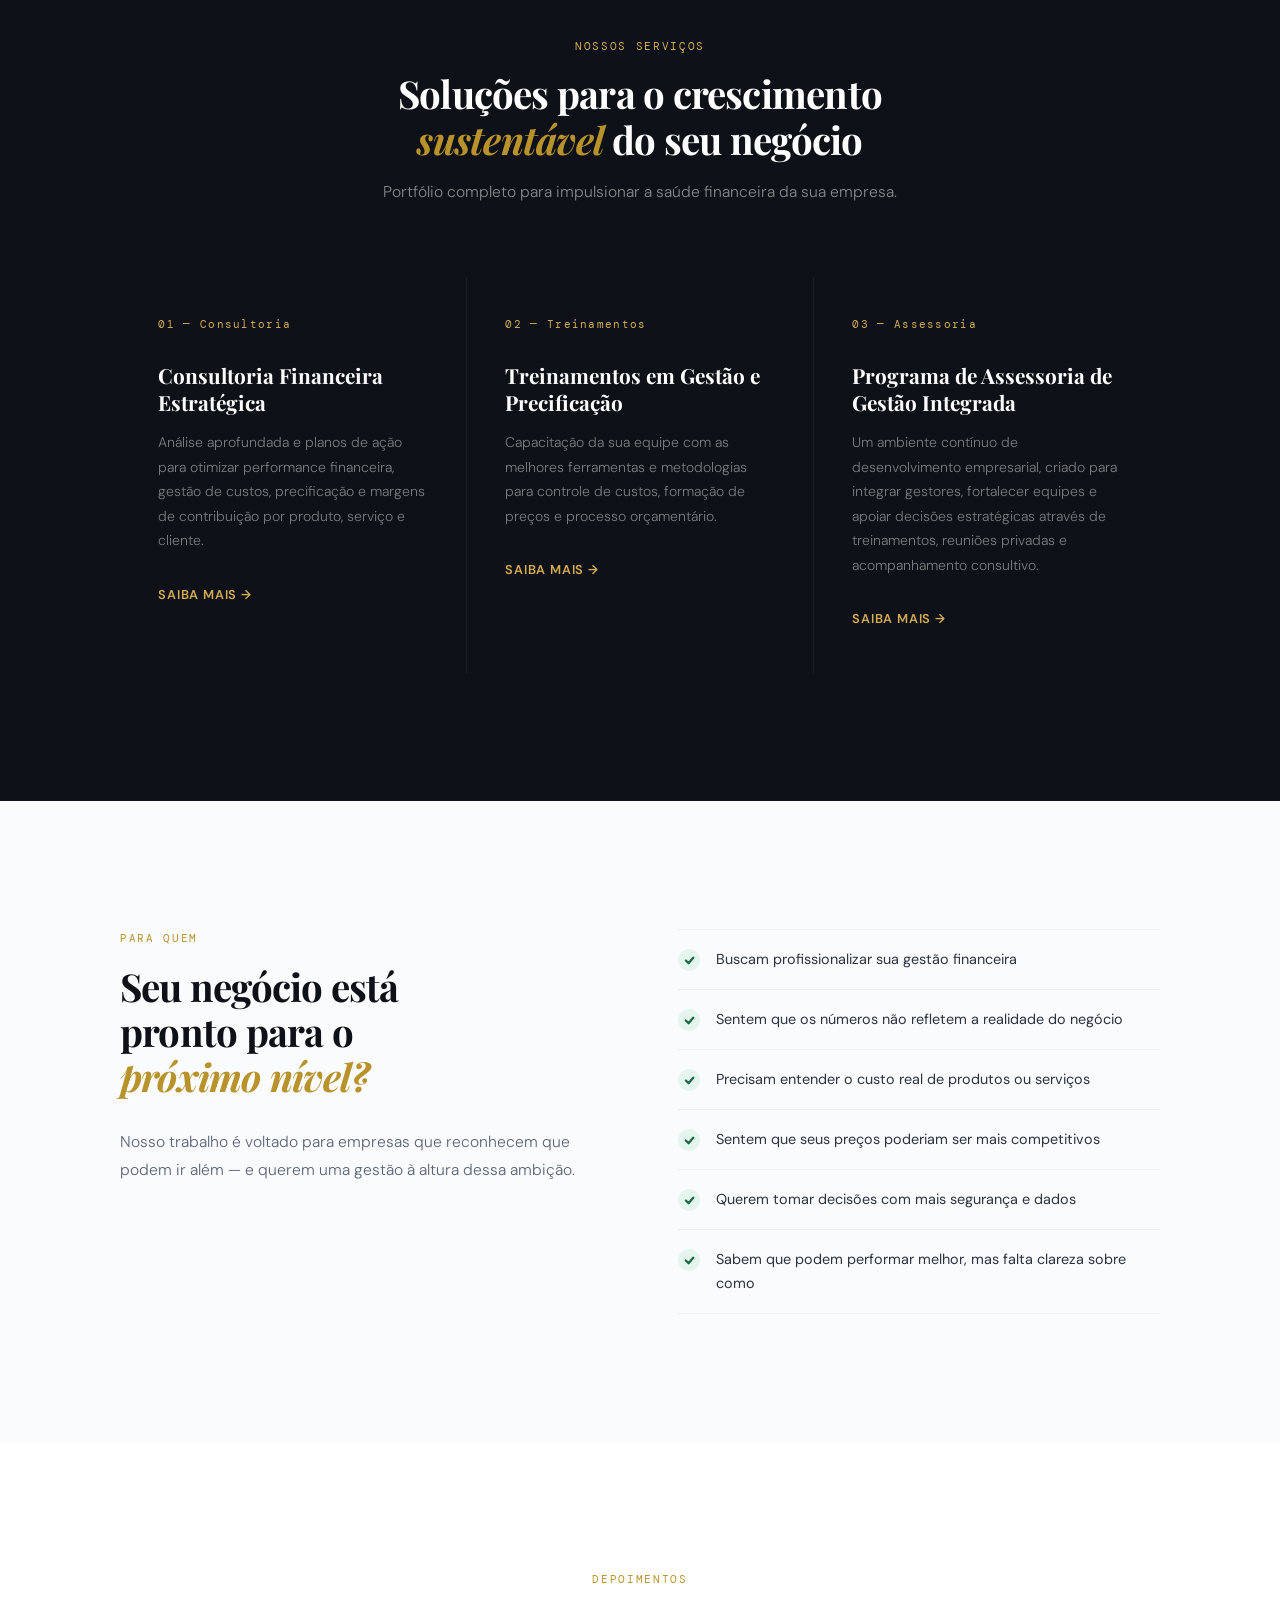
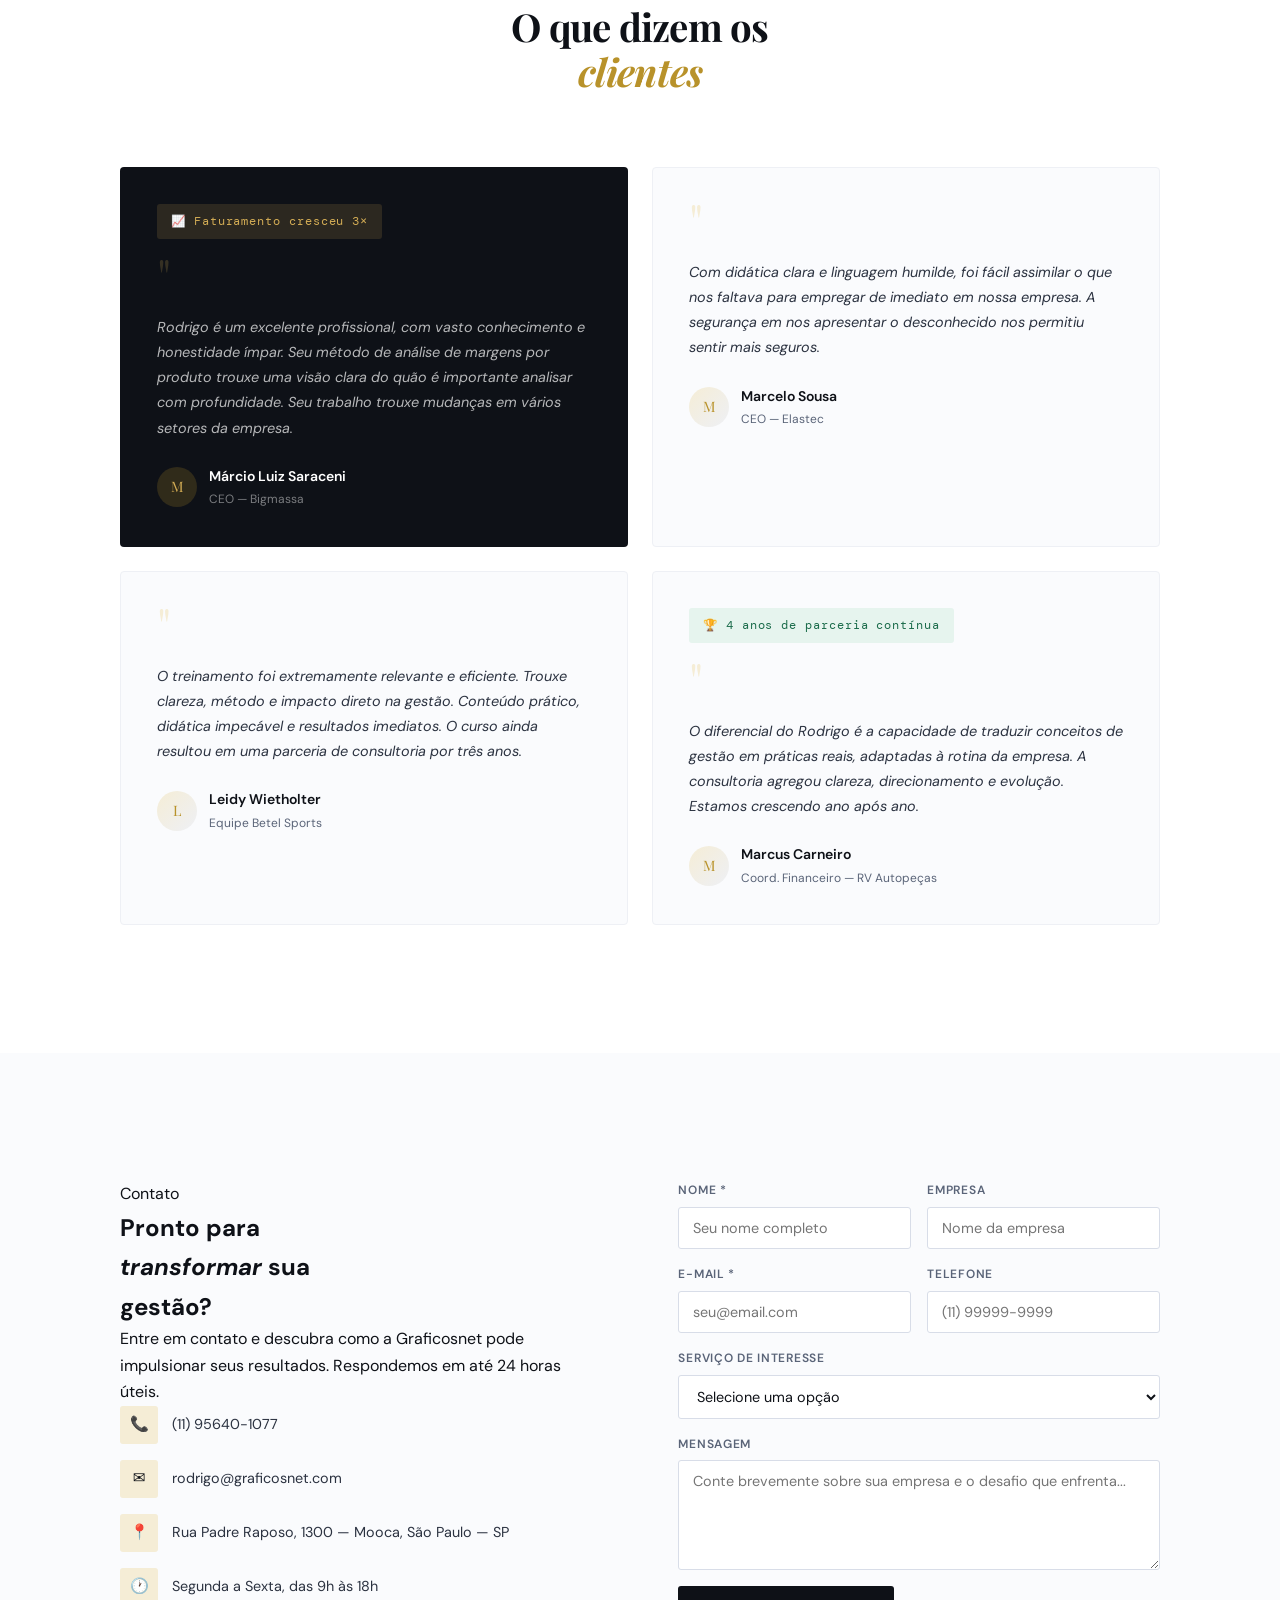
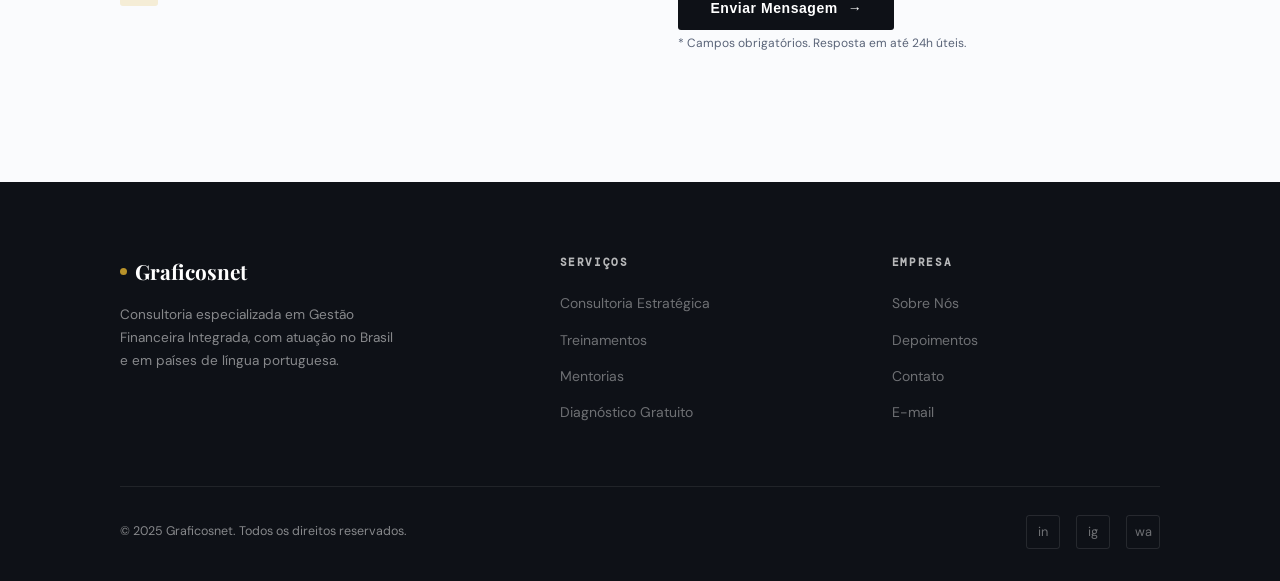
==== commit 69e07769: "feat: start 1.1.4 mudar 01" ====
--- a/index.html
+++ b/index.html
@@ -1449,7 +1449,7 @@
       <a href="#inicio" class="nav-logo">
         <img
           src="imagens/icone.jpg"
-          alt="Ícone Graficosnet"
+          alt="Ícone startup"
           style="width: clamp(36px, 6vw, 60px); height: auto"
         />Graficosnet
       </a>
@@ -1460,10 +1460,10 @@
         <a href="#contato">Contato</a>
       </div>
       <div style="display: flex; align-items: center; gap: 16px">
-        <div class="lang-toggle">
+        <!-- <div class="lang-toggle">
           <button class="lang-btn active" onclick="setLang('pt')">PT</button>
           <button class="lang-btn" onclick="setLang('en')">EN</button>
-        </div>
+        </div> -->
         <a href="#contato" class="nav-cta">Fale Conosco</a>
       </div>
       <div class="hamburger" id="hamburger" onclick="toggleMenu()">
@@ -1521,7 +1521,8 @@
         <div class="hero-card-wrap reveal-right">
           <div class="hero-img-card">
             <!-- <img src="imagens/Rodrigo_Virgilio.jpeg" alt="Rodrigo Virgilio Martins" /> -->
-            <img src="imagens/icone_quadro.jpg" alt="Graficosnet" />
+            <!-- <img src="imagens/icone_quadro.jpg" alt="Graficosnet" /> -->
+            <img src="imagens/001.jpg" alt="inicio" />
           </div>
           <div class="hero-badge">
             <div class="b-icon">📊</div>
@@ -1587,7 +1588,10 @@
         </div>
         <div class="sobre-right reveal-right">
           <div class="sobre-img">
-            <img src="imagens/Rodrigo_Virgilio.jpeg" alt="Rodrigo Virgilio Martins" />
+            <img
+              src="imagens/Rodrigo_Virgilio.jpeg"
+              alt="Rodrigo Virgilio Martins"
+            />
           </div>
           <div class="sobre-accent"></div>
         </div>
@@ -1684,7 +1688,7 @@
               financeira, gestão de custos, precificação e margens de
               contribuição por produto, serviço e cliente.
             </p>
-            <a href="#contato" class="servico-link">Saiba mais →</a>
+            <a href="programa.html" class="servico-link">Saiba mais →</a>
           </div>
           <div class="servico-card reveal" data-delay="2">
             <div class="servico-num">02 — Treinamentos</div>
@@ -1694,15 +1698,19 @@
               metodologias para controle de custos, formação de preços e
               processo orçamentário.
             </p>
-            <a href="#contato" class="servico-link">Saiba mais →</a>
+            <a href="programa.html" class="servico-link">Saiba mais →</a>
           </div>
           <div class="servico-card reveal" data-delay="3">
-            <div class="servico-num">03 — Mentoria</div>
+            <div class="servico-num">03 — Assessoria</div>
             <h3>Programa de Assessoria de Gestão Integrada</h3>
             <p>
-              Um ambiente contínuo de desenvolvimento empresarial, criado para integrar gestores, fortalecer equipes e apoiar decisões estratégicas através de treinamentos, reuniões privadas e acompanhamento consultivo.
+              Um ambiente contínuo de desenvolvimento empresarial, criado para
+              integrar gestores, fortalecer equipes e apoiar decisões
+              estratégicas através de treinamentos, reuniões privadas e
+              acompanhamento consultivo.
             </p>
-            <a href="#contato" class="servico-link">Saiba mais →</a>
+            <!-- <a href="#contato" class="servico-link">Saiba mais →</a> -->
+        <a href="programa.html" class="servico-link">Saiba mais →</a>
           </div>
         </div>
       </div>
@@ -2037,9 +2045,12 @@
           '.mobile-menu a[href="#contato"]:not(.m-cta)': 'Contato',
           '.mobile-menu .m-cta': 'Fale Conosco',
           '.hero-eyebrow': 'Consultoria Financeira Estratégica',
-          '.hero h1': 'Gestão Financeira<br><em>Integrada</em> para<br>Resultados Reais',
-          '.hero-sub': 'Transformamos a gestão das empresas ao integrar finanças, custos, precificação e orçamento — com presença ativa dentro da sua organização.',
-          '.hero-actions .btn-primary': 'Iniciar Diagnóstico <span class="arrow">→</span>',
+          '.hero h1':
+            'Gestão Financeira<br><em>Integrada</em> para<br>Resultados Reais',
+          '.hero-sub':
+            'Transformamos a gestão das empresas ao integrar finanças, custos, precificação e orçamento — com presença ativa dentro da sua organização.',
+          '.hero-actions .btn-primary':
+            'Iniciar Diagnóstico <span class="arrow">→</span>',
           '.hero-actions .btn-outline': 'Conheça a Metodologia',
           '.hero-stats .stat-item:nth-child(1) .lbl': 'Anos de experiência',
           '.hero-stats .stat-item:nth-child(2) .lbl': 'Projetos concluídos',
@@ -2050,49 +2061,73 @@
           '.trust-label': 'Clientes atendidos',
           '.sobre-label': 'Sobre a Graficosnet',
           '.sobre h2': 'Mais do que análises.<br><em>Capacidade interna</em>.',
-          '.sobre-text:nth-of-type(1)': 'A Graficosnet é uma consultoria especializada em Gestão Financeira Integrada, com atuação no Brasil e em países de língua portuguesa, além de presença em ambiente internacional.',
-          '.sobre-text:nth-of-type(2)': 'Fundada e liderada por Rodrigo Virgilio Martins, a empresa atua diretamente dentro das organizações, desenvolvendo a gestão financeira em conjunto com os líderes e equipes internas, garantindo que o conhecimento seja incorporado à rotina do negócio.',
-          '.sobre-text:nth-of-type(3)': 'Mais do que entregar análises ou modelos, a Graficosnet <strong>desenvolve a capacidade interna das empresas</strong>, estruturando uma gestão sólida, prática e orientada à tomada de decisão.',
+          '.sobre-text:nth-of-type(1)':
+            'A Graficosnet é uma consultoria especializada em Gestão Financeira Integrada, com atuação no Brasil e em países de língua portuguesa, além de presença em ambiente internacional.',
+          '.sobre-text:nth-of-type(2)':
+            'Fundada e liderada por Rodrigo Virgilio Martins, a empresa atua diretamente dentro das organizações, desenvolvendo a gestão financeira em conjunto com os líderes e equipes internas, garantindo que o conhecimento seja incorporado à rotina do negócio.',
+          '.sobre-text:nth-of-type(3)':
+            'Mais do que entregar análises ou modelos, a Graficosnet <strong>desenvolve a capacidade interna das empresas</strong>, estruturando uma gestão sólida, prática e orientada à tomada de decisão.',
           '.sobre-who .role': 'Fundador & Consultor Principal',
           '.pilares .section-label': 'Nossa Abordagem',
-          '.pilares h2': 'Três pilares que<br><em>diferenciam</em> nosso trabalho',
-          '.pilares .section-head p': 'Acreditamos que gestão só evolui de forma consistente quando as pessoas evoluem junto com ela.',
+          '.pilares h2':
+            'Três pilares que<br><em>diferenciam</em> nosso trabalho',
+          '.pilares .section-head p':
+            'Acreditamos que gestão só evolui de forma consistente quando as pessoas evoluem junto com ela.',
           '.pilar-card:nth-child(1) h3': 'Atuação Integrada',
-          '.pilar-card:nth-child(1) p': 'Trabalhamos dentro da organização, ao lado dos líderes e equipes, construindo soluções juntos — não entregando modelos prontos de fora para dentro.',
+          '.pilar-card:nth-child(1) p':
+            'Trabalhamos dentro da organização, ao lado dos líderes e equipes, construindo soluções juntos — não entregando modelos prontos de fora para dentro.',
           '.pilar-card:nth-child(2) h3': 'Sensibilidade Humana',
-          '.pilar-card:nth-child(2) p': 'Conduzimos cada projeto com respeito às diferentes culturas organizacionais, construindo confiança e superando resistências naturais à mudança.',
+          '.pilar-card:nth-child(2) p':
+            'Conduzimos cada projeto com respeito às diferentes culturas organizacionais, construindo confiança e superando resistências naturais à mudança.',
           '.pilar-card:nth-child(3) h3': 'Decisões com Clareza',
-          '.pilar-card:nth-child(3) p': 'Estruturamos uma gestão sólida e prática orientada ao resultado — para que sua equipe tome decisões com segurança, baseadas em dados reais.',
+          '.pilar-card:nth-child(3) p':
+            'Estruturamos uma gestão sólida e prática orientada ao resultado — para que sua equipe tome decisões com segurança, baseadas em dados reais.',
           '.numeros .numero-cell:nth-child(1) .small': 'Anos de experiência',
           '.numeros .numero-cell:nth-child(2) .small': 'Projetos concluídos',
-          '.numeros .numero-cell:nth-child(3) .small': 'Participantes em treinamentos',
+          '.numeros .numero-cell:nth-child(3) .small':
+            'Participantes em treinamentos',
           '.numeros .numero-cell:nth-child(4) .small': 'Avaliações positivas',
           '.servicos .section-label': 'Nossos Serviços',
-          '.servicos h2': 'Soluções para o crescimento<br><em>sustentável</em> do seu negócio',
-          '.servicos .section-head p': 'Portfólio completo para impulsionar a saúde financeira da sua empresa.',
+          '.servicos h2':
+            'Soluções para o crescimento<br><em>sustentável</em> do seu negócio',
+          '.servicos .section-head p':
+            'Portfólio completo para impulsionar a saúde financeira da sua empresa.',
           '.servico-card:nth-child(1) h3': 'Consultoria Financeira Estratégica',
-          '.servico-card:nth-child(1) p': 'Análise aprofundada e planos de ação para otimizar performance financeira, gestão de custos, precificação e margens de contribuição por produto, serviço e cliente.',
+          '.servico-card:nth-child(1) p':
+            'Análise aprofundada e planos de ação para otimizar performance financeira, gestão de custos, precificação e margens de contribuição por produto, serviço e cliente.',
           '.servico-card:nth-child(1) a': 'Saiba mais →',
-          '.servico-card:nth-child(2) h3': 'Treinamentos em Gestão e Precificação',
-          '.servico-card:nth-child(2) p': 'Capacitação da sua equipe com as melhores ferramentas e metodologias para controle de custos, formação de preços e processo orçamentário.',
+          '.servico-card:nth-child(2) h3':
+            'Treinamentos em Gestão e Precificação',
+          '.servico-card:nth-child(2) p':
+            'Capacitação da sua equipe com as melhores ferramentas e metodologias para controle de custos, formação de preços e processo orçamentário.',
           '.servico-card:nth-child(2) a': 'Saiba mais →',
           '.servico-card:nth-child(3) h3': 'Mentorias Personalizadas',
-          '.servico-card:nth-child(3) p': 'Acompanhamento individualizado para gestores e empreendedores que buscam aprimorar suas habilidades financeiras, de liderança e tomada de decisão.',
+          '.servico-card:nth-child(3) p':
+            'Acompanhamento individualizado para gestores e empreendedores que buscam aprimorar suas habilidades financeiras, de liderança e tomada de decisão.',
           '.servico-card:nth-child(3) a': 'Saiba mais →',
           '.pq-label': 'Para Quem',
-          '.para-quem h2': 'Seu negócio está<br>pronto para o<br><em>próximo nível?</em>',
-          '.pq-left p': 'Nosso trabalho é voltado para empresas que reconhecem que podem ir além — e querem uma gestão à altura dessa ambição.',
-          '.pq-item:nth-child(1) p': 'Buscam profissionalizar sua gestão financeira',
-          '.pq-item:nth-child(2) p': 'Sentem que os números não refletem a realidade do negócio',
-          '.pq-item:nth-child(3) p': 'Precisam entender o custo real de produtos ou serviços',
-          '.pq-item:nth-child(4) p': 'Sentem que seus preços poderiam ser mais competitivos',
-          '.pq-item:nth-child(5) p': 'Querem tomar decisões com mais segurança e dados',
-          '.pq-item:nth-child(6) p': 'Sabem que podem performar melhor, mas falta clareza sobre como',
+          '.para-quem h2':
+            'Seu negócio está<br>pronto para o<br><em>próximo nível?</em>',
+          '.pq-left p':
+            'Nosso trabalho é voltado para empresas que reconhecem que podem ir além — e querem uma gestão à altura dessa ambição.',
+          '.pq-item:nth-child(1) p':
+            'Buscam profissionalizar sua gestão financeira',
+          '.pq-item:nth-child(2) p':
+            'Sentem que os números não refletem a realidade do negócio',
+          '.pq-item:nth-child(3) p':
+            'Precisam entender o custo real de produtos ou serviços',
+          '.pq-item:nth-child(4) p':
+            'Sentem que seus preços poderiam ser mais competitivos',
+          '.pq-item:nth-child(5) p':
+            'Querem tomar decisões com mais segurança e dados',
+          '.pq-item:nth-child(6) p':
+            'Sabem que podem performar melhor, mas falta clareza sobre como',
           '.depoimentos .section-label': 'Depoimentos',
           '.depoimentos h2': 'O que dizem os<br><em>clientes</em>',
           '.contato .c-label': 'Contato',
           '.contato h2': 'Pronto para<br><em>transformar</em> sua<br>gestão?',
-          '.contato .reveal-left p': 'Entre em contato e descubra como a Graficosnet pode impulsionar seus resultados. Respondemos em até 24 horas úteis.',
+          '.contato .reveal-left p':
+            'Entre em contato e descubra como a Graficosnet pode impulsionar seus resultados. Respondemos em até 24 horas úteis.',
           '.ci-row:nth-child(4) .ci-text': 'Segunda a Sexta, das 9h às 18h',
           '.form-group:nth-child(1) label': 'Nome *',
           '.form-group:nth-child(1) input': '::placeholder::Seu nome completo',
@@ -2100,19 +2135,28 @@
           '.form-group:nth-child(2) input': '::placeholder::Nome da empresa',
           '.form-row:nth-child(2) .form-group:nth-child(1) label': 'E-mail *',
           '.form-row:nth-child(2) .form-group:nth-child(2) label': 'Telefone',
-          '.contato-form > .form-group:nth-child(3) label': 'Serviço de interesse',
-          '.contato-form > .form-group:nth-child(3) option:nth-child(1)': 'Selecione uma opção',
-          '.contato-form > .form-group:nth-child(3) option:nth-child(2)': 'Consultoria Financeira Estratégica',
-          '.contato-form > .form-group:nth-child(3) option:nth-child(3)': 'Treinamento em Gestão e Precificação',
-          '.contato-form > .form-group:nth-child(3) option:nth-child(4)': 'Mentoria Personalizada',
-          '.contato-form > .form-group:nth-child(3) option:nth-child(5)': 'Outro / Não sei ainda',
+          '.contato-form > .form-group:nth-child(3) label':
+            'Serviço de interesse',
+          '.contato-form > .form-group:nth-child(3) option:nth-child(1)':
+            'Selecione uma opção',
+          '.contato-form > .form-group:nth-child(3) option:nth-child(2)':
+            'Consultoria Financeira Estratégica',
+          '.contato-form > .form-group:nth-child(3) option:nth-child(3)':
+            'Treinamento em Gestão e Precificação',
+          '.contato-form > .form-group:nth-child(3) option:nth-child(4)':
+            'Mentoria Personalizada',
+          '.contato-form > .form-group:nth-child(3) option:nth-child(5)':
+            'Outro / Não sei ainda',
           '.contato-form > .form-group:nth-child(4) label': 'Mensagem',
-          '.contato-form > .form-group:nth-child(4) textarea': '::placeholder::Conte brevemente sobre sua empresa e o desafio que enfrenta...',
+          '.contato-form > .form-group:nth-child(4) textarea':
+            '::placeholder::Conte brevemente sobre sua empresa e o desafio que enfrenta...',
           '.form-submit': 'Enviar Mensagem <span>→</span>',
           '.form-note': '* Campos obrigatórios. Resposta em até 24h úteis.',
-          '.footer-brand p': 'Consultoria especializada em Gestão Financeira Integrada, com atuação no Brasil e em países de língua portuguesa.',
+          '.footer-brand p':
+            'Consultoria especializada em Gestão Financeira Integrada, com atuação no Brasil e em países de língua portuguesa.',
           '.footer-col:nth-child(2) h4': 'Serviços',
-          '.footer-col:nth-child(2) li:nth-child(1) a': 'Consultoria Estratégica',
+          '.footer-col:nth-child(2) li:nth-child(1) a':
+            'Consultoria Estratégica',
           '.footer-col:nth-child(2) li:nth-child(2) a': 'Treinamentos',
           '.footer-col:nth-child(2) li:nth-child(3) a': 'Mentorias',
           '.footer-col:nth-child(2) li:nth-child(4) a': 'Diagnóstico Gratuito',
@@ -2120,7 +2164,8 @@
           '.footer-col:nth-child(3) li:nth-child(1) a': 'Sobre Nós',
           '.footer-col:nth-child(3) li:nth-child(2) a': 'Depoimentos',
           '.footer-col:nth-child(3) li:nth-child(3) a': 'Contato',
-          '.footer-bottom p': '© 2026 Graficosnet. Todos os direitos reservados.'
+          '.footer-bottom p':
+            '© 2026 Graficosnet. Todos os direitos reservados.',
         },
         en: {
           '.nav-links a[href="#sobre"]': 'About',
@@ -2134,9 +2179,12 @@
           '.mobile-menu a[href="#contato"]:not(.m-cta)': 'Contact',
           '.mobile-menu .m-cta': 'Contact Us',
           '.hero-eyebrow': 'Strategic Financial Consultancy',
-          '.hero h1': '<em>Integrated</em> Financial<br>Management for<br>Real Results',
-          '.hero-sub': 'We transform business management by integrating finance, cost management, pricing and budgeting — with an active presence inside your organization.',
-          '.hero-actions .btn-primary': 'Start Diagnosis <span class="arrow">→</span>',
+          '.hero h1':
+            '<em>Integrated</em> Financial<br>Management for<br>Real Results',
+          '.hero-sub':
+            'We transform business management by integrating finance, cost management, pricing and budgeting — with an active presence inside your organization.',
+          '.hero-actions .btn-primary':
+            'Start Diagnosis <span class="arrow">→</span>',
           '.hero-actions .btn-outline': 'Our Methodology',
           '.hero-stats .stat-item:nth-child(1) .lbl': 'Years of experience',
           '.hero-stats .stat-item:nth-child(2) .lbl': 'Completed projects',
@@ -2147,49 +2195,71 @@
           '.trust-label': 'Clients served',
           '.sobre-label': 'About Graficosnet',
           '.sobre h2': 'More than analysis.<br><em>Internal capacity</em>.',
-          '.sobre-text:nth-of-type(1)': 'Graficosnet is a consultancy specialized in Integrated Financial Management, operating in Brazil and Portuguese-speaking countries, as well as an international presence.',
-          '.sobre-text:nth-of-type(2)': 'Founded and led by Rodrigo Virgilio Martins, the company works directly inside organizations, developing financial management alongside internal leaders and teams, ensuring that knowledge is incorporated into the business routine.',
-          '.sobre-text:nth-of-type(3)': 'More than delivering analysis or models, Graficosnet <strong>develops the internal capacity of companies</strong>, structuring a solid, practical management oriented towards decision making.',
+          '.sobre-text:nth-of-type(1)':
+            'Graficosnet is a consultancy specialized in Integrated Financial Management, operating in Brazil and Portuguese-speaking countries, as well as an international presence.',
+          '.sobre-text:nth-of-type(2)':
+            'Founded and led by Rodrigo Virgilio Martins, the company works directly inside organizations, developing financial management alongside internal leaders and teams, ensuring that knowledge is incorporated into the business routine.',
+          '.sobre-text:nth-of-type(3)':
+            'More than delivering analysis or models, Graficosnet <strong>develops the internal capacity of companies</strong>, structuring a solid, practical management oriented towards decision making.',
           '.sobre-who .role': 'Founder & Principal Consultant',
           '.pilares .section-label': 'Our Approach',
-          '.pilares h2': 'Three pillars that<br><em>differentiate</em> our work',
-          '.pilares .section-head p': 'We believe management only evolves consistently when people evolve with it.',
+          '.pilares h2':
+            'Three pillars that<br><em>differentiate</em> our work',
+          '.pilares .section-head p':
+            'We believe management only evolves consistently when people evolve with it.',
           '.pilar-card:nth-child(1) h3': 'Integrated Action',
-          '.pilar-card:nth-child(1) p': 'We work inside the organization, alongside leaders and teams, building solutions together — not delivering ready-made models from the outside in.',
+          '.pilar-card:nth-child(1) p':
+            'We work inside the organization, alongside leaders and teams, building solutions together — not delivering ready-made models from the outside in.',
           '.pilar-card:nth-child(2) h3': 'Human Sensitivity',
-          '.pilar-card:nth-child(2) p': 'We conduct each project with respect to different organizational cultures, building trust and overcoming natural resistance to change.',
+          '.pilar-card:nth-child(2) p':
+            'We conduct each project with respect to different organizational cultures, building trust and overcoming natural resistance to change.',
           '.pilar-card:nth-child(3) h3': 'Decisions with Clarity',
-          '.pilar-card:nth-child(3) p': 'We structure solid and practical management oriented towards results — so your team can make decisions safely, based on real data.',
+          '.pilar-card:nth-child(3) p':
+            'We structure solid and practical management oriented towards results — so your team can make decisions safely, based on real data.',
           '.numeros .numero-cell:nth-child(1) .small': 'Years of experience',
           '.numeros .numero-cell:nth-child(2) .small': 'Completed projects',
           '.numeros .numero-cell:nth-child(3) .small': 'Training participants',
           '.numeros .numero-cell:nth-child(4) .small': 'Positive reviews',
           '.servicos .section-label': 'Our Services',
-          '.servicos h2': 'Solutions for the sustainable<br><em>growth</em> of your business',
-          '.servicos .section-head p': 'Complete portfolio to boost your company\'s financial health.',
+          '.servicos h2':
+            'Solutions for the sustainable<br><em>growth</em> of your business',
+          '.servicos .section-head p':
+            "Complete portfolio to boost your company's financial health.",
           '.servico-card:nth-child(1) h3': 'Strategic Financial Consultancy',
-          '.servico-card:nth-child(1) p': 'In-depth analysis and action plans to optimize financial performance, cost management, pricing, and contribution margins per product, service, and client.',
+          '.servico-card:nth-child(1) p':
+            'In-depth analysis and action plans to optimize financial performance, cost management, pricing, and contribution margins per product, service, and client.',
           '.servico-card:nth-child(1) a': 'Learn more →',
           '.servico-card:nth-child(2) h3': 'Management and Pricing Training',
-          '.servico-card:nth-child(2) p': 'Training your team with the best tools and methodologies for cost control, pricing, and budgeting processes.',
+          '.servico-card:nth-child(2) p':
+            'Training your team with the best tools and methodologies for cost control, pricing, and budgeting processes.',
           '.servico-card:nth-child(2) a': 'Learn more →',
           '.servico-card:nth-child(3) h3': 'Personalized Mentoring',
-          '.servico-card:nth-child(3) p': 'Individualized support for managers and entrepreneurs seeking to improve their financial, leadership, and decision-making skills.',
+          '.servico-card:nth-child(3) p':
+            'Individualized support for managers and entrepreneurs seeking to improve their financial, leadership, and decision-making skills.',
           '.servico-card:nth-child(3) a': 'Learn more →',
           '.pq-label': 'For Whom',
-          '.para-quem h2': 'Is your business<br>ready for the<br><em>next level?</em>',
-          '.pq-left p': 'Our work is aimed at companies that recognize they can go further — and want management matching that ambition.',
-          '.pq-item:nth-child(1) p': 'Seeking to professionalize their financial management',
-          '.pq-item:nth-child(2) p': 'Feel that numbers do not reflect the reality of the business',
-          '.pq-item:nth-child(3) p': 'Need to understand the real cost of products or services',
-          '.pq-item:nth-child(4) p': 'Feel their prices could be more competitive',
-          '.pq-item:nth-child(5) p': 'Want to make decisions with more safety and data',
-          '.pq-item:nth-child(6) p': 'Know they can perform better, but lack clarity on how',
+          '.para-quem h2':
+            'Is your business<br>ready for the<br><em>next level?</em>',
+          '.pq-left p':
+            'Our work is aimed at companies that recognize they can go further — and want management matching that ambition.',
+          '.pq-item:nth-child(1) p':
+            'Seeking to professionalize their financial management',
+          '.pq-item:nth-child(2) p':
+            'Feel that numbers do not reflect the reality of the business',
+          '.pq-item:nth-child(3) p':
+            'Need to understand the real cost of products or services',
+          '.pq-item:nth-child(4) p':
+            'Feel their prices could be more competitive',
+          '.pq-item:nth-child(5) p':
+            'Want to make decisions with more safety and data',
+          '.pq-item:nth-child(6) p':
+            'Know they can perform better, but lack clarity on how',
           '.depoimentos .section-label': 'Testimonials',
           '.depoimentos h2': 'What our<br><em>clients</em> say',
           '.contato .c-label': 'Contact',
           '.contato h2': 'Ready to<br><em>transform</em> your<br>management?',
-          '.contato .reveal-left p': 'Contact us and discover how Graficosnet can boost your results. We respond within 24 business hours.',
+          '.contato .reveal-left p':
+            'Contact us and discover how Graficosnet can boost your results. We respond within 24 business hours.',
           '.ci-row:nth-child(4) .ci-text': 'Monday to Friday, 9am to 6pm',
           '.form-group:nth-child(1) label': 'Name *',
           '.form-group:nth-child(1) input': '::placeholder::Your full name',
@@ -2197,17 +2267,25 @@
           '.form-group:nth-child(2) input': '::placeholder::Company name',
           '.form-row:nth-child(2) .form-group:nth-child(1) label': 'Email *',
           '.form-row:nth-child(2) .form-group:nth-child(2) label': 'Phone',
-          '.contato-form > .form-group:nth-child(3) label': 'Service of interest',
-          '.contato-form > .form-group:nth-child(3) option:nth-child(1)': 'Select an option',
-          '.contato-form > .form-group:nth-child(3) option:nth-child(2)': 'Strategic Financial Consultancy',
-          '.contato-form > .form-group:nth-child(3) option:nth-child(3)': 'Management and Pricing Training',
-          '.contato-form > .form-group:nth-child(3) option:nth-child(4)': 'Personalized Mentoring',
-          '.contato-form > .form-group:nth-child(3) option:nth-child(5)': 'Other / I don\'t know yet',
+          '.contato-form > .form-group:nth-child(3) label':
+            'Service of interest',
+          '.contato-form > .form-group:nth-child(3) option:nth-child(1)':
+            'Select an option',
+          '.contato-form > .form-group:nth-child(3) option:nth-child(2)':
+            'Strategic Financial Consultancy',
+          '.contato-form > .form-group:nth-child(3) option:nth-child(3)':
+            'Management and Pricing Training',
+          '.contato-form > .form-group:nth-child(3) option:nth-child(4)':
+            'Personalized Mentoring',
+          '.contato-form > .form-group:nth-child(3) option:nth-child(5)':
+            "Other / I don't know yet",
           '.contato-form > .form-group:nth-child(4) label': 'Message',
-          '.contato-form > .form-group:nth-child(4) textarea': '::placeholder::Briefly tell us about your company and the challenge you face...',
+          '.contato-form > .form-group:nth-child(4) textarea':
+            '::placeholder::Briefly tell us about your company and the challenge you face...',
           '.form-submit': 'Send Message <span>→</span>',
           '.form-note': '* Required fields. Response within 24 business hours.',
-          '.footer-brand p': 'Specialized consultancy in Integrated Financial Management, operating in Brazil and Portuguese-speaking countries.',
+          '.footer-brand p':
+            'Specialized consultancy in Integrated Financial Management, operating in Brazil and Portuguese-speaking countries.',
           '.footer-col:nth-child(2) h4': 'Services',
           '.footer-col:nth-child(2) li:nth-child(1) a': 'Strategic Consultancy',
           '.footer-col:nth-child(2) li:nth-child(2) a': 'Training',
@@ -2217,26 +2295,29 @@
           '.footer-col:nth-child(3) li:nth-child(1) a': 'About Us',
           '.footer-col:nth-child(3) li:nth-child(2) a': 'Testimonials',
           '.footer-col:nth-child(3) li:nth-child(3) a': 'Contact',
-          '.footer-bottom p': '© 2026 Graficosnet. All rights reserved.'
-        }
-      };
+          '.footer-bottom p': '© 2026 Graficosnet. All rights reserved.',
+        },
+      }
 
       function setLang(lang) {
-        document.documentElement.lang = lang === 'pt' ? 'pt-BR' : 'en';
+        document.documentElement.lang = lang === 'pt' ? 'pt-BR' : 'en'
         document.querySelectorAll('.lang-btn').forEach((b) => {
-          b.classList.toggle('active', b.textContent.toLowerCase() === lang.toLowerCase());
-        });
-
-        const t = LANG[lang];
-        if (!t) return;
+          b.classList.toggle(
+            'active',
+            b.textContent.toLowerCase() === lang.toLowerCase()
+          )
+        })
+
+        const t = LANG[lang]
+        if (!t) return
 
         for (const selector in t) {
-          const el = document.querySelector(selector);
+          const el = document.querySelector(selector)
           if (el) {
             if (t[selector].startsWith('::placeholder::')) {
-              el.placeholder = t[selector].replace('::placeholder::', '');
+              el.placeholder = t[selector].replace('::placeholder::', '')
             } else {
-              el.innerHTML = t[selector];
+              el.innerHTML = t[selector]
             }
           }
         }
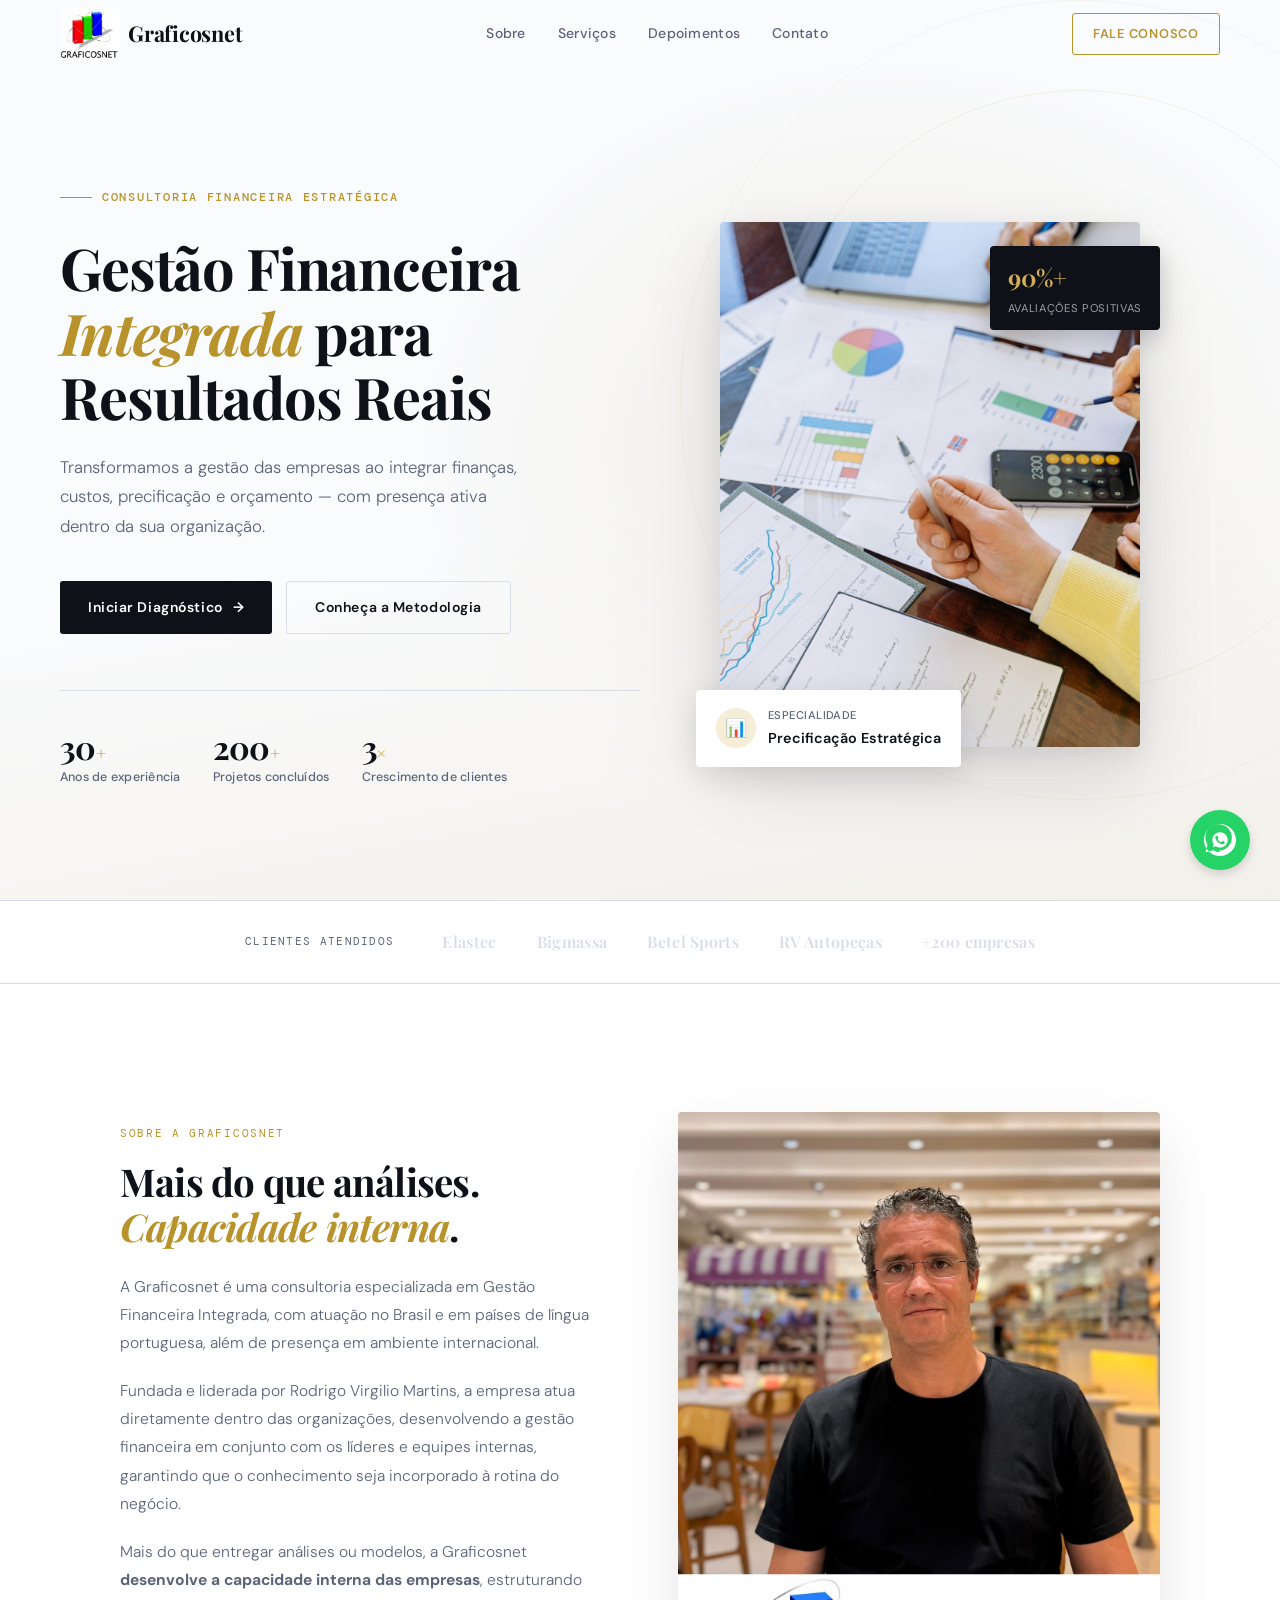
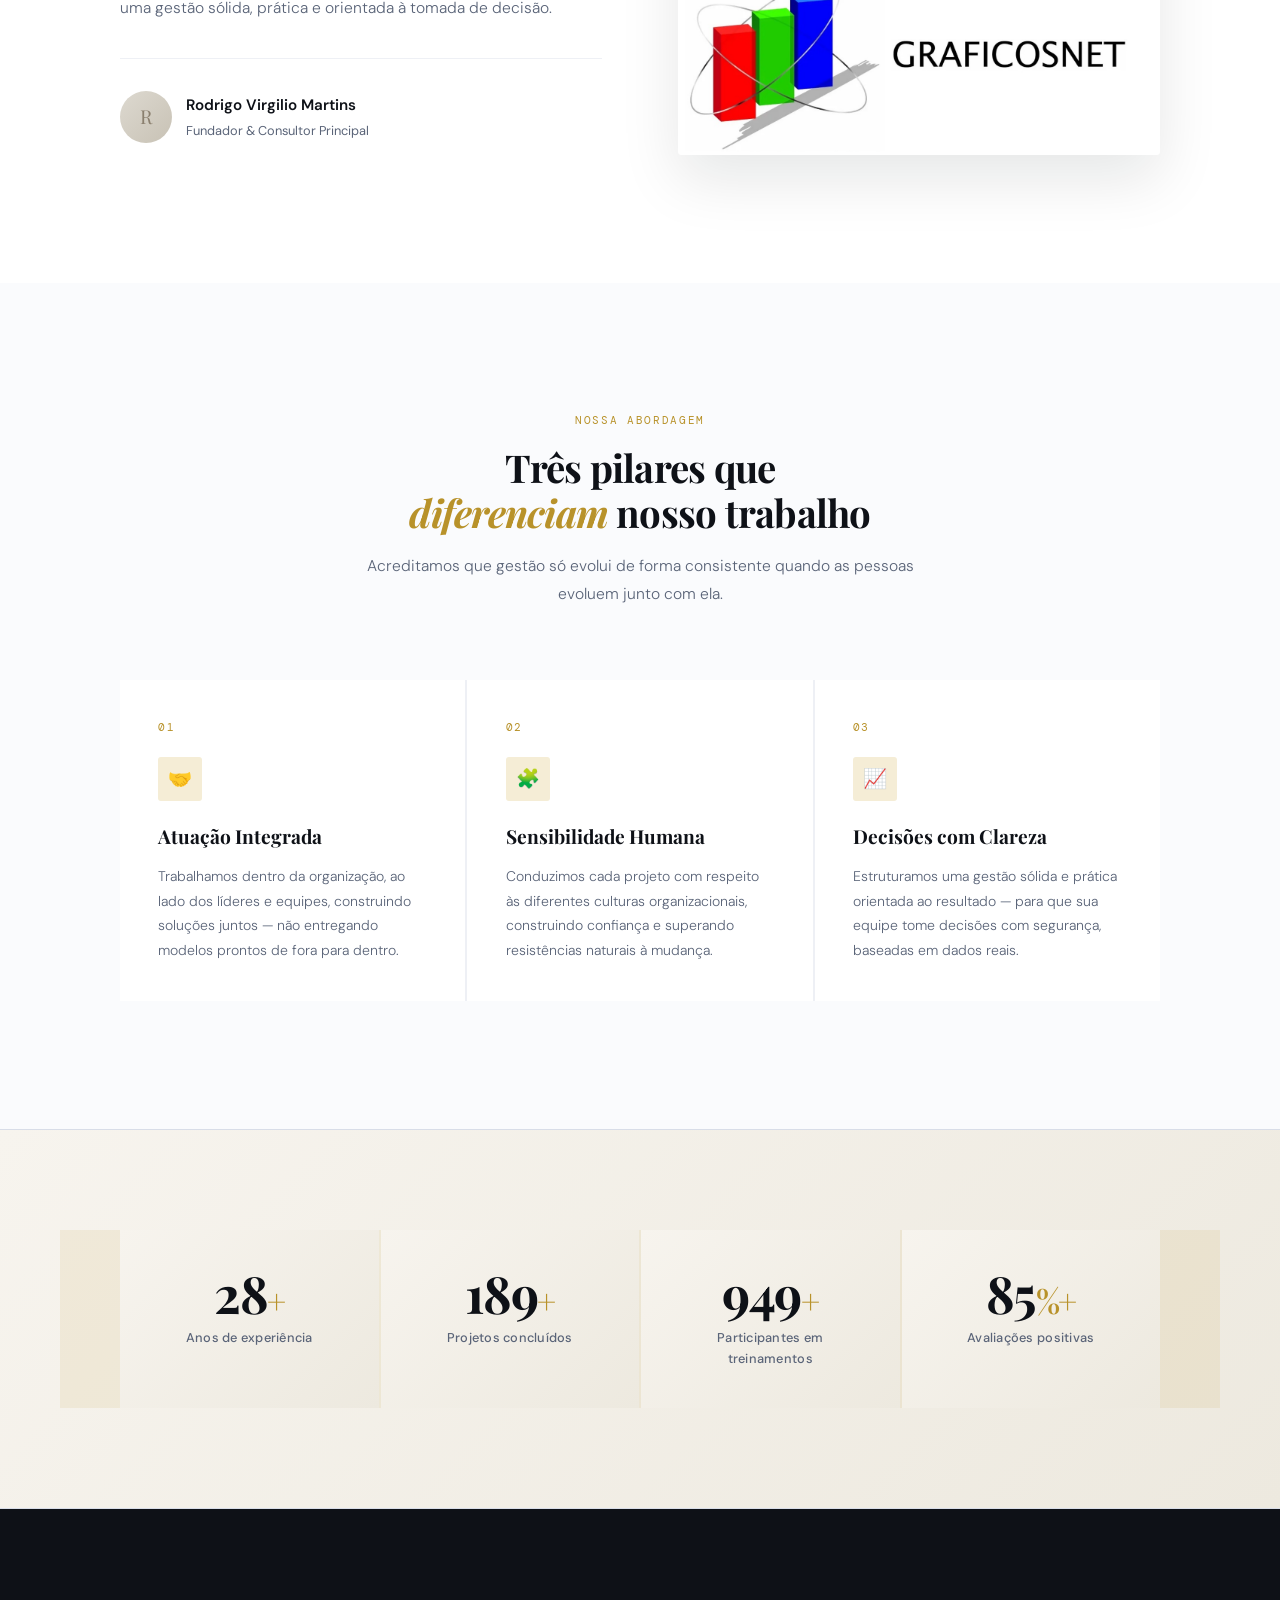
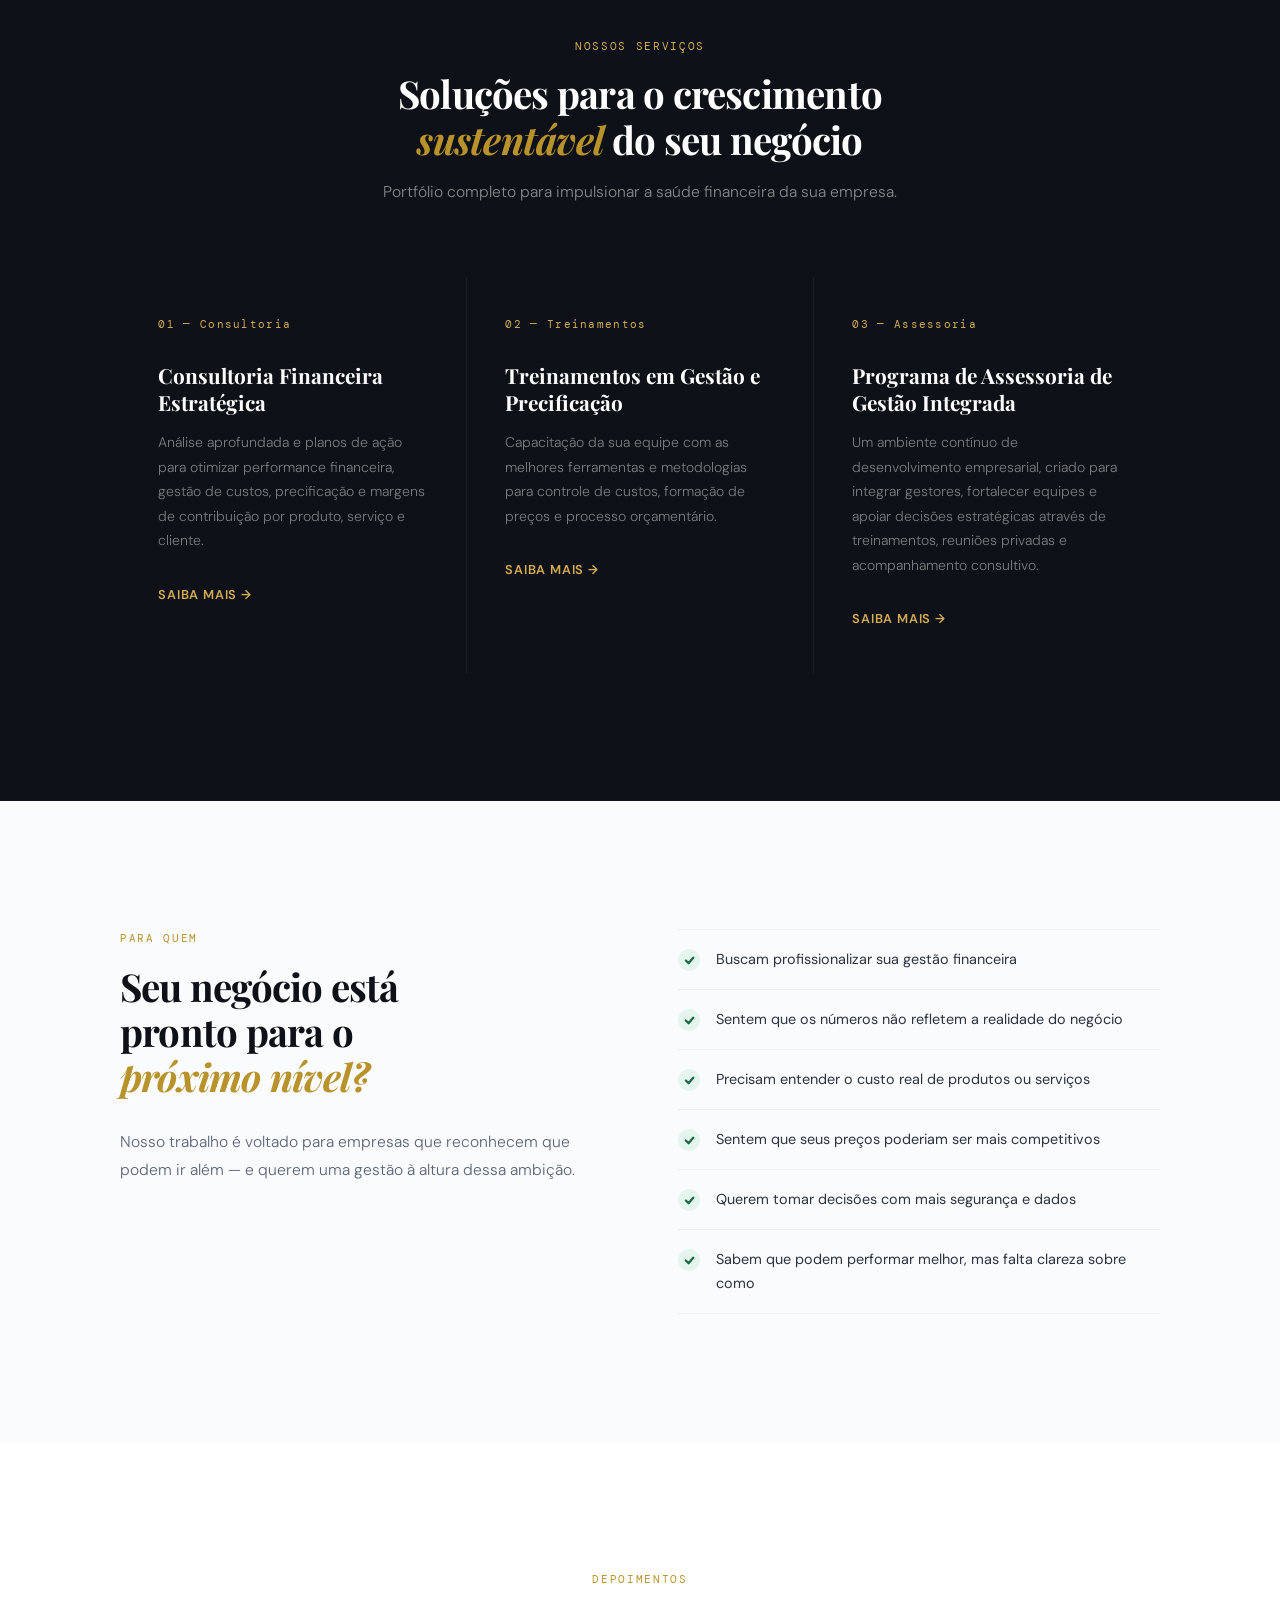
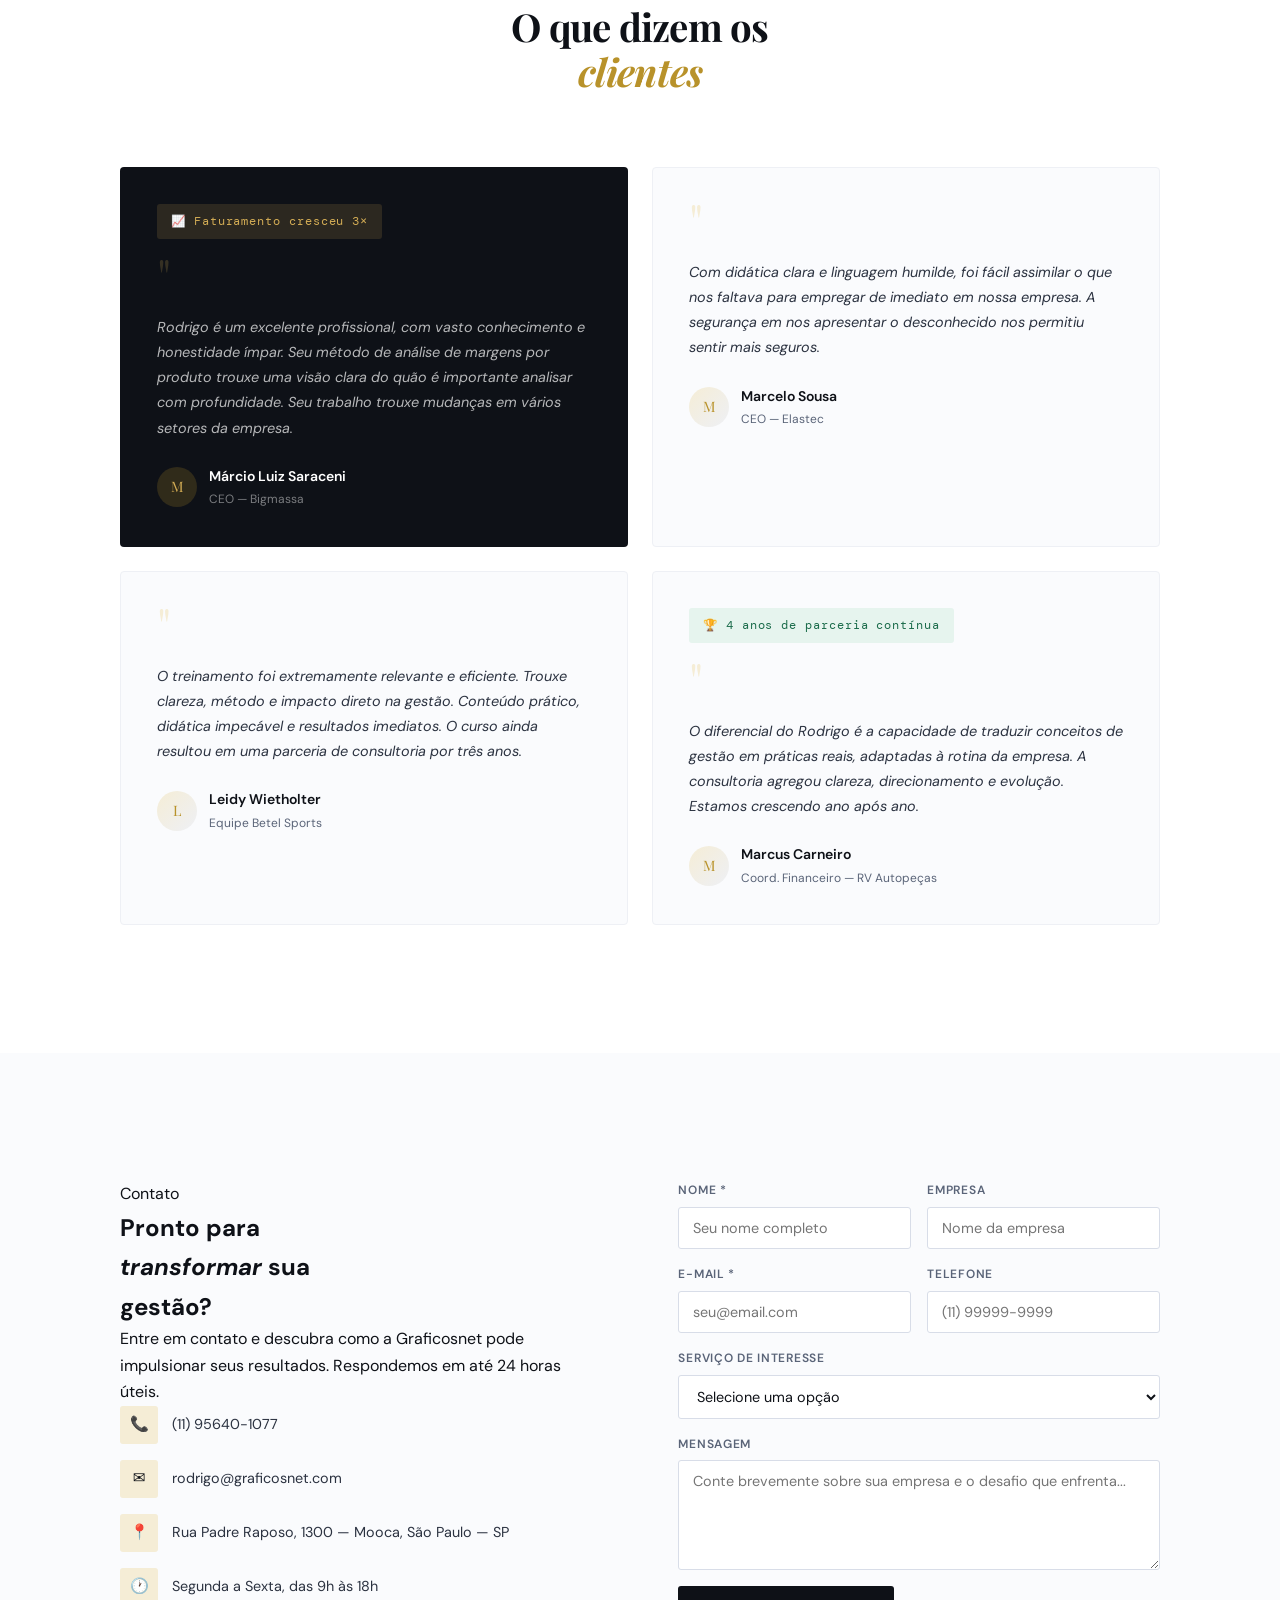
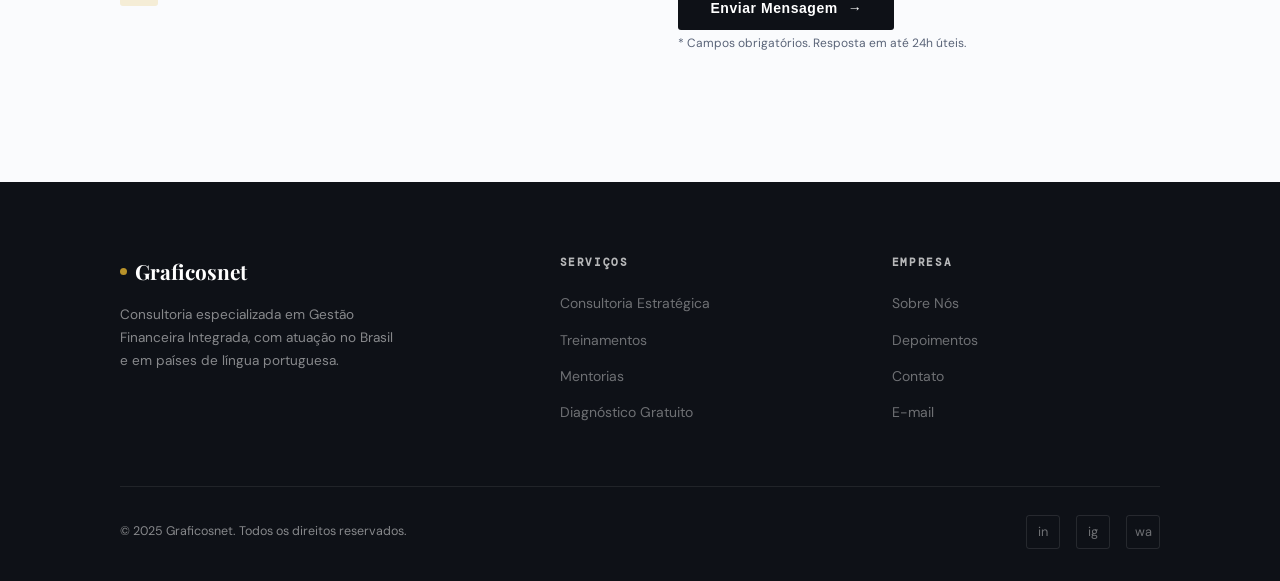
==== commit 3ebc0eff: "feat: start 1.1.5 mudar 01" ====
--- a/index.html
+++ b/index.html
@@ -1709,7 +1709,7 @@
               estratégicas através de treinamentos, reuniões privadas e
               acompanhamento consultivo.
             </p>
-            <!-- <a href="#contato" class="servico-link">Saiba mais →</a> -->
+            <!-- <a href="programa.html" class="servico-link">Saiba mais →</a> -->
         <a href="programa.html" class="servico-link">Saiba mais →</a>
           </div>
         </div>
